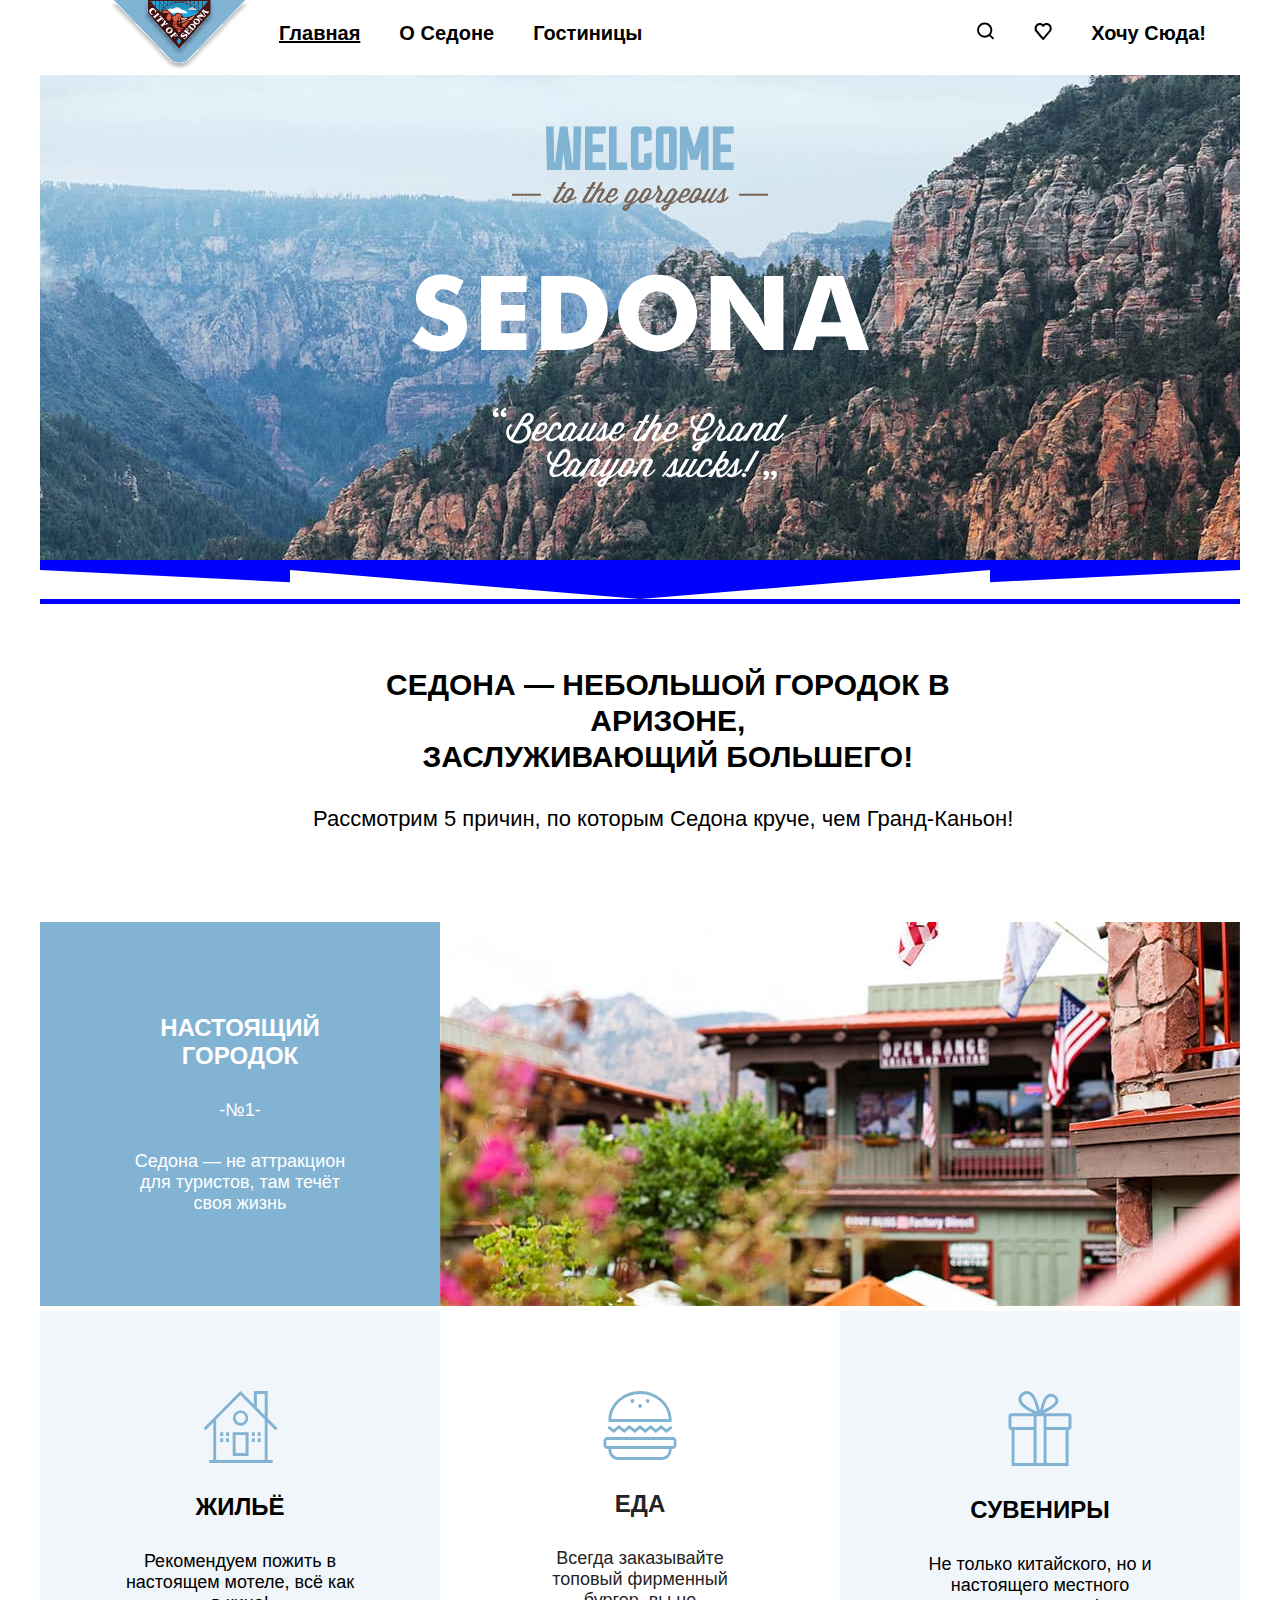
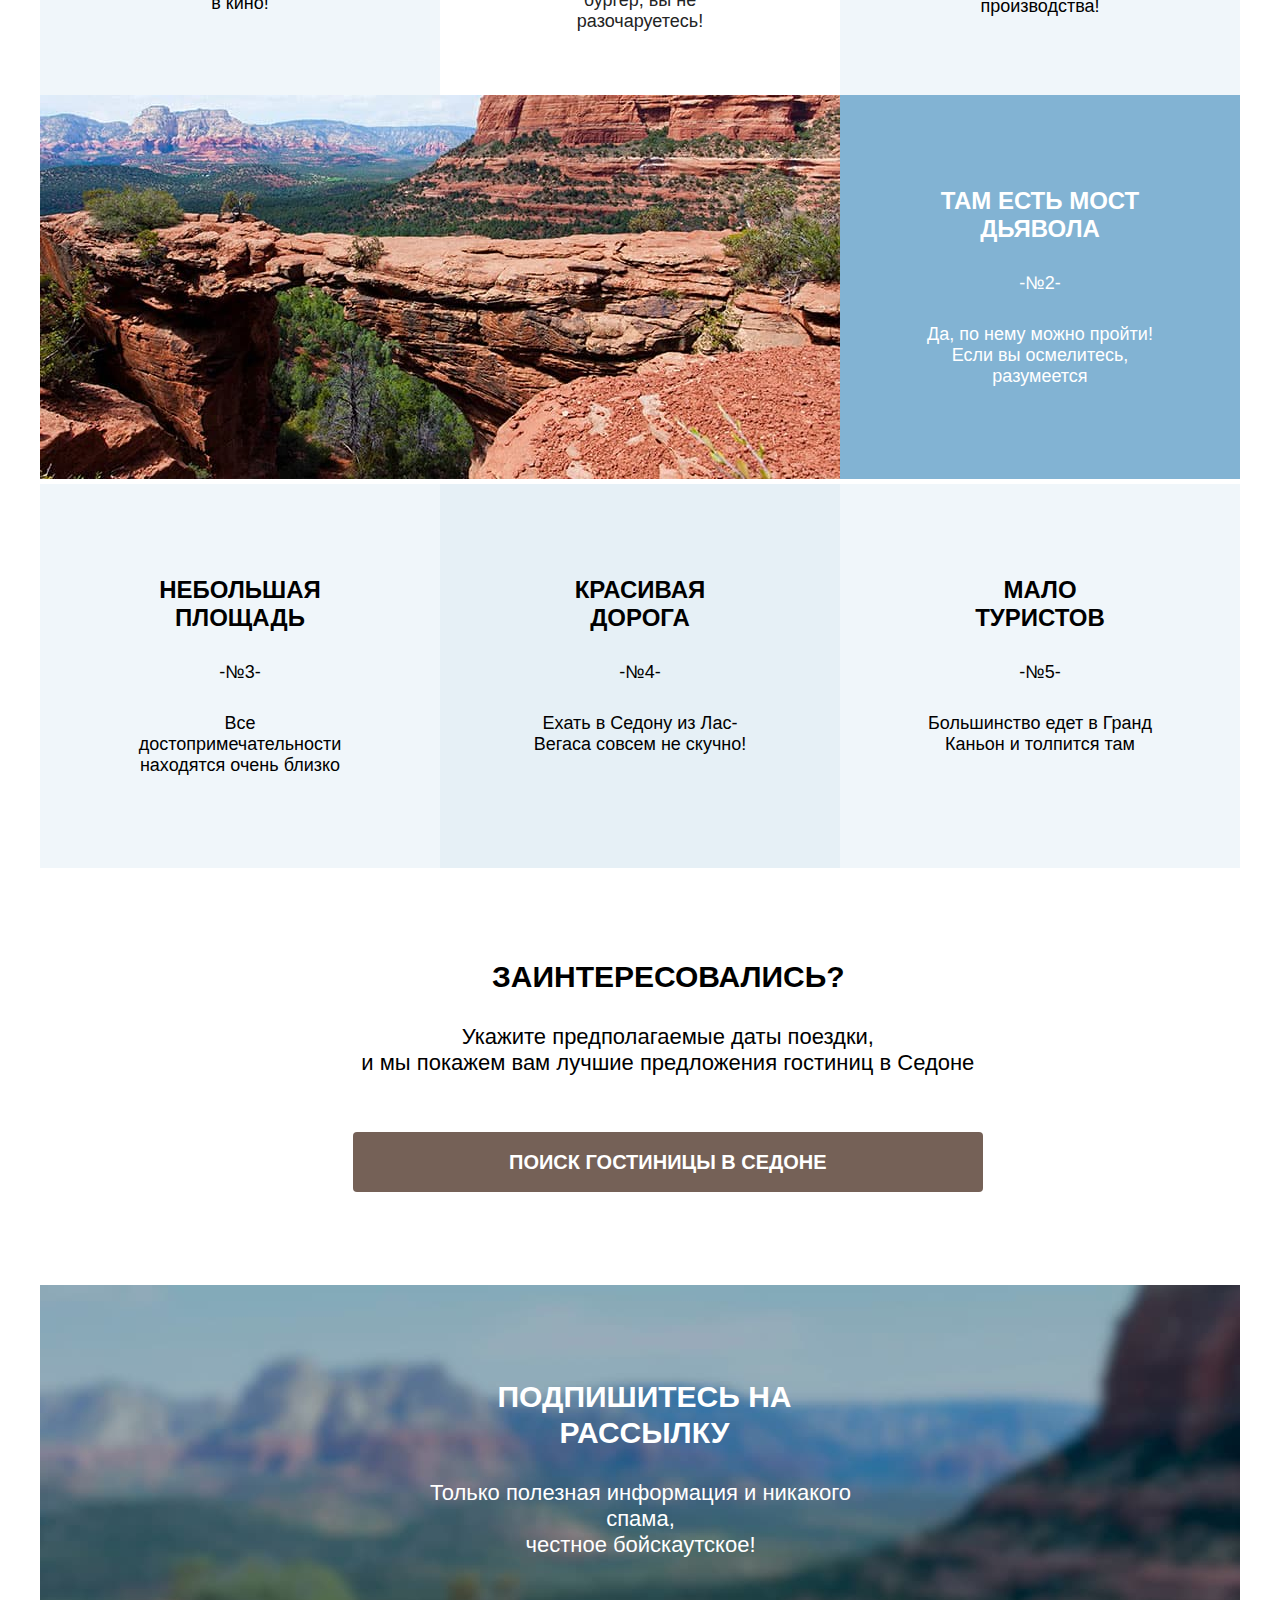
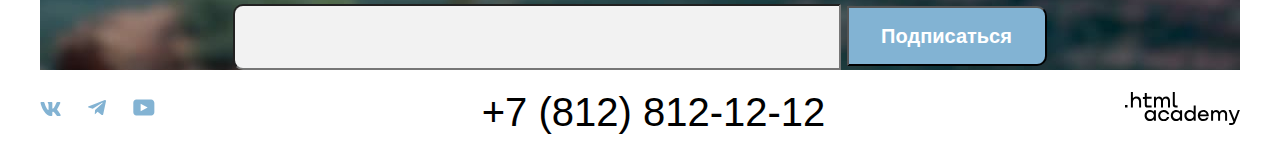
==== index.html @ 57367fba "Пофиксила ошибки, не немного исправила вёрстку" ====
<!DOCTYPE html>
<html lang="ru">
  <head>
    <meta charset="utf-8">
     <title>HTML Academy:Седона</title>
     <link rel = "stylesheet" href="styles/styles.css">
  </head>
  <body class = "wrapper" >
    <header class = "navigation-header">
      <nav class = "navigation">
        <a class = "navigation-logo" href = "index.html">
          <img class = "page-header-logo" alt = "Логотип Седона" src = "images/header/logo.svg" width = "139" height = "70">
        </a>
        <ul class="navigation-list">
          <li class = "navigation-item">
            <a class = "navigation-link-current" href = "#">
              Главная
            </a>
          </li>
          <li class = "navigation-item">
            <a class = "navigation-link" href = "#">
              О Седоне
            </a>
          </li>
          <li class = "navigation-item">
            <a class = "navigation-link" href = "catalog.html">
              Гостиницы
            </a>
          </li>
        </ul>
        <ul class="navigation-user reset-list">
          <li class = "navigation-item">
            <a class = "navigation-link" href = "#">
              <span >
                <img class = "icon" src="images/header/search.svg" alt="Поиск" width = "18" height = "18">
                <span class = "visually-hidden">Поиск</span>
              </span>
            </a>
          </li>
          <li class = "navigation-item">
            <a class = "navigation-link" href = "#">
              <span >
                <img class = "icon" src="images/header/favorite.svg" alt="Избранное" width = "18" height = "17">
                <span class = "visually-hidden">Избранное</span>
              </span>
            </a>
          </li>
          <li class = "navigation-item">
            <a class = "navigation-link" href = "#"> 
              Хочу сюда!
            </a>
          </li>
        </ul>
      </nav> 
    </header>
    <div class = "head-conteiner">
    <header class = "page-header page-container" >
      <h2 class = "visually-hidden">
        Welcome
      </h2>
      <img class = "logo welcome" src="images/index/welcome.svg" alt = "Приветствие" width = "188" height = "45">
      <p class = "visually-hidden">
        to the gorgeous
      </p>
      <img class = "logo gorgeous" src="images/index/to-be-gorgeous.svg" alt = "to the gorgeous" width = "256" height = "29">
      <h1 class = "visually-hidden">
        Sedona. Because the grand canyon suchs!
      </h1>
      <img class = "logo sedona" src="images/index/sedona.svg" alt = "Логотип Sedona" width = "457" height = "213">
      <img class = "decoration" src="images/index/background-decoration.svg" alt="Декоративный элемент фона" width = "1200" height = "29">
    </header>
    </div>
    <div class = "page-container">
    <section class ="slogan">
      <h3  >
        Седона — небольшой городок в Аризоне, <br>
      заслуживающий большего!
      </h3>
      <p>
        Рассмотрим 5 причин, по которым Седона круче, чем Гранд-Каньон!
      </p>
    </section>
    <section class = "advantages">
      <h4 class = "visually-hidden">
        Приемущества
      </h4>
      <ol type="1" class = "advantages-list">
        <li class = "advantages-item photo">
          <div class = "wrapper-for-list blue">
          <h4 class = "advantages-title">
            Настоящий городок
          </h4>
          <span class = "enumeration">
            -№1-
          </span>
          <p class = "advantages-subtitle">
            Седона — не аттракцион для туристов, там течёт своя жизнь
          </p>
          </div>
          <div class = "wrapper-for-list-photo">
          <img class = "advantages-image" src="images/index/photo-1.jpg" alt = "Фото города" width = "800" height = "384">
          </div>
        </li>
        <li class = "advantages-item photo">
         <div class="wrapper-for-list blue12">
          <img class = "advantages-icon" src="images/index/home.svg" alt = "Иконка домика" width = "75" height = "72">
            <h4 class = "advantages-title-privilege">
                Жильё
            </h4>
            <p class = "advantages-subtitle-privilege">
                Рекомендуем пожить в настоящем мотеле, всё как в кино!
           </p>
         </div>
         <div class="wrapper-for-list">
            <img class = "advantages-icon" src="images/index/food.svg" alt = "Иконка бургера" width = "74" height = "70">
              <h4 class = "advantages-title-privilege">
                Еда
              </h4>
              <p class = "advantages-subtitle-privilege">
                Всегда заказывайте топовый фирменный бургер, вы не разочаруетесь!
              </p>
          </div>
          <div class="wrapper-for-list blue12">
              <img class = "advantages-icon" src="images/index/present.svg" alt = "Иконка подарка" width = "64" height = "76">
              <h4 class = "advantages-title-privilege">
                Сувениры
              </h4>
              <p class = "advantages-subtitle-privilege">
                Не только китайского, но и настоящего местного производства!
              </p>
            </div>
            </li>
        <li class = "advantages-item photo">
          <div class = "wrapper-for-list-photo">
          <img class = "advantages-image" src="images/index/photo-2.jpg" alt = "Фото каньона" width = "800" height = "384">
          </div>
          <div class = "wrapper-for-list blue">
          <h4 class = "advantages-title">
            Там есть мост дьявола
          </h4>
          <span class = "enumeration">
            -№2-
          </span>
          <p class = "advantages-subtitle">
            Да, по нему можно пройти! Если вы осмелитесь, разумеется
          </p>
          </div>
        </li>
        <li class = "advantages-item photo">
          <div class="wrapper-for-list blue12">       
          <h4 class = "advantages-title">
            Небольшая площадь
          </h4>
          <span class = "enumeration">
            -№3-
          </span>
          <p class = "advantages-subtitle">
            Все достопримечательности находятся очень близко
          </p> 
        </div>
        <div class="wrapper-for-list blue20">
          <h4 class = "advantages-title">
            Красивая <br> дорога
          </h4>
          <span class = "enumeration">
            -№4-
          </span>
          <p class = "advantages-subtitle">
            Ехать в Седону из Лас-Вегаса совсем не скучно!
          </p>     
        </div>
        <div class="wrapper-for-list blue12">
          <h4 class = "advantages-title">
            Мало <br> туристов
          </h4>
          <span class = "enumeration">
           -№5-
          </span>
          <p class = "advantages-subtitle">
            Большинство едет в Гранд Каньон и толпится там
          </p>   
        </div>
        </li>
      </ol>
    </section>
    <section class = "more">
      <h3>
        Заинтересовались?
      </h3>
      <p>
        Укажите предполагаемые даты поездки,<br>
        и мы покажем вам лучшие предложения гостиниц в Седоне
      </p>
      <a class = "button-more" href = "#">
        Поиск гостиницы в Седоне
      </a>
    </section> 
    </div>
    <footer class = "aside-footer background-footer">
      <h3>
        Подпишитесь на рассылку
      </h3>
      <p>
        Только полезная информация и никакого спама,<br>
         честное бойскаутское!
      </p>
      <form action="#" method="post">
        <label>
          <input type="text" name="username" class = "mail follow">
        </label>
        <button class = "submit follow" type = "submit" value="Подписаться на рассылку">
          Подписаться
        </button>
      </form>
    </footer>
    <footer class = "page-footer">
      <section class = "footer-social">
        <h2 >
          <a class = "social-link" href = "https://vk.com/htmlacademy">
            <img class = "icon" src="images/footer/vk.svg" alt="Лого вконтакте" width = "21" height = "14">
            <span class="visually-hidden">vk</span>
          </a>
        </h2>
        <h2>
          <a class = "social-link" href = "https://t.me/htmlacademy">
            <img class = "icon" src="images/footer/tg.svg" alt="Лого телеграма" width = "18" height = "16">
            <span class="visually-hidden">telegram</span>
          </a>
        </h2>
        <h2>
          <a class = "social-link" href = "https://www.youtube.com/user/htmlacademyru">
            <img class = "icon" src="images/footer/youtube.svg" alt="Лого ютюба" width = "22" height = "17">
            <span class="visually-hidden">youtube</span>
          </a>
        </h2>
      </section>
      <section class = "footer-contacts">
        <h2>
          <a class = "phone" href = "tel:+78128121212">
            +7 (812) 812-12-12
          </a>
        </h2>
      </section>
      <section class = "footer-contacts">
        <h2>
          <a class = "contacts-link" href = "https://htmlacademy.ru/">
            <img class = "icon" src="images/footer/HTML-Academy.svg" alt="Лого html academy" width = "115" height = "33">
            <span class="visually-hidden">Ссылка на .html academy</span>
          </a>
        </h2>
      </section>
    </footer>
  </body>
</html>
---- styles/styles.css ----
@font-face {
    font-family: "PT Sans";
    font-style: normal;
    font-weight: 400;
    src: url(../fonts/ptsans-400.woff2) format("woff2");
    font-display: swap;
}
@font-face {
    font-family: "PT Sans";
    font-style: normal;
    font-weight: 700;
    src: url(../fonts/ptsans-700.woff2) format("woff2");
    font-display: swap;
}
html {
    height: 100%;
}
.wrapper {
    width: 1200px;
    margin: 0 auto;

}
.reset-list {
    margin: 0;
    padding: 0;
    list-style: none;

}
body {
    margin: 0;
    display: flex;
    flex-direction: column;
    min-height: 100%;
    font-family: "PT Sans", sans-serif;
    font-size: 18px;
    font-weight: 21px;
    background-color: #ffffff;
    color: #242424;
}
.page-header {
    background-color: #ffffff;
    color: #000000;
   /* text-align: center;*/
}
.navigation {
    display: flex;
    justify-content: space-between;
}
.navigation-link {
    line-height: 26px;
    font-weight: 700;
    font-size: 20px;
    color: #000000;
    text-align: center;
    background-color: #ffffff;
    text-decoration: none;
    text-transform: capitalize;
}
.navigation-item {
    display: inline-block;
    margin-right: 34px;
    margin-top: 20px;
    margin-bottom: 19px;
}
.navigation-link-current {
    line-height: 26px;
    font-weight: 700;
    font-size: 20px;
    color: #000000;
    text-align: center;
    background-color: #ffffff;
    text-decoration: underline;

}
.page-header {
    background-image: url("../images/index/index-background.jpg");
    background-color: blue;
    background-size: 100% auto;
    background-repeat: no-repeat;
    background-clip: polygon(0 0, 100% 13%, 100% 84%, 0% 100%);
    text-align: center;
}
.slogan {
    margin-top: 63px; 
    margin-bottom: 90px;
}
.slogan h3 {
    line-height: 36px;
    font-weight: 700;
    font-size: 30px;
    color: #000000;
    background-color: #ffffff;
    text-decoration: none;
    text-transform: uppercase;
    text-align: center;
    margin: 63px 290px 0px 290px;
    padding-bottom: 31px;
}
.slogan p {
    line-height: 26px;
    font-size: 22px;
    color: #000000;
    background-color: #ffffff;
    text-decoration: none; 
    margin: 0px 273px 90px 273px;
}

.advantages-title {
    line-height: 28px;
    font-size: 24px;
    font-weight: 700;
    text-decoration: none;
    text-transform: uppercase;   
    flex-direction: column; 
    text-align: center;
    margin-top: 92px;
    margin-left: 85px;
    margin-right: 85px;
    padding-bottom: 30px;
    margin-bottom: 0;
}
.advantages-title-privilege {
    line-height: 28px;
    font-size: 24px;
    font-weight: 700;
    text-decoration: none;
    text-transform: uppercase;   
    flex-direction: column; 
    text-align: center;
    margin-top: 0;
    margin-left: 85px;
    margin-right: 85px;
    padding-bottom: 30px;
    margin-bottom: 0;   
}
.advantages-subtitle-privilege {
    line-height: 21px;
    font-size: 18px;
    font-weight: 400;
    text-decoration: none;
    text-transform: none;
    flex-direction: column; 
    margin-top: 0;
    margin-left: 85px;
    margin-right: 85px;
    margin-bottom: 81px;
    text-align: center;    
}
.advantages-icon {
    margin-top: 80px;
    margin-bottom: 0;
    padding-bottom: 30px;
    margin-left: 161px;
    margin-right: 161px;
    text-align: center;
}
.advantages-subtitle {
    line-height: 21px;
    font-size: 18px;
    font-weight: 400;
    text-decoration: none;
    text-transform: none;
    flex-direction: column; 
    margin-top: 0;
    margin-left: 85px;
    margin-right: 85px;
    margin-bottom: 92px;
    text-align: center;    
}
.enumeration {
    line-height: 21px;
    font-size: 18px;
    font-weight: 400;
    text-decoration: none;
    margin-left: 85px;
    margin-right: 85px;
    padding-bottom: 30px;
    text-align: center;
    margin-bottom: 0;
}
.blue {
    background-color: #82B3D3;
    color: #ffffff;
}
.blue12 {
    background-color: rgba(131, 179, 211, 0.12);
    color: #000000; 
}
.blue20 {
    background-color: rgba(131, 179, 211, 0.2);
    color: #000000; 
}
.more {
     text-align: center;
}
.more h3 {
    line-height: 36px;
    font-weight: 700;
    font-size: 30px;
    color: #000000;
    text-decoration: none;
    text-transform: uppercase;
    margin-top: 91px;
    margin-left: 452px;
    margin-right: 451px;
    margin-bottom: 0;
    padding-bottom: 29px;
}
.more p {
    line-height: 26px;
    font-weight: 400;
    font-size: 22px;
    color: #000000;
    text-decoration: none;   
    margin-top: 0px;
    margin-left: 304px;
    margin-right: 304px;
    margin-bottom: 0;
    padding-bottom: 56px;

}
.button-more {
    background-color: #756157;
    text-align: center;  
    line-height: 36px;
    font-weight: 700;
    font-size: 20px;
    color: #ffffff;
    text-decoration: none;
    border-radius:4px;    
    text-transform: uppercase; 
    display: block;
    margin-top: 0px;
    margin-left: 313px;
    margin-right: 313px;
    margin-bottom: 93px;
    padding-top: 12px;
    padding-bottom: 12px;
    padding-right: 15px;
    padding-left: 15px;
}
.inner-header-title {
    line-height: 78px;
    font-weight: 700;
    font-size: 60px;
    color: #ffffff;
    text-decoration: none;
    text-transform: capitalize;
    text-align: center;   
    display: flex; 
}
.breadcrumbs-link-current {
    line-height: 21px;
    font-weight: 400;
    font-size: 16px;
    color: #ffffff;
    text-align: center;
    text-decoration: none;   
}
.catalog-filter-title {
    line-height: 26px;
    font-weight: 700;
    font-size: 20px;
    color: #ffffff;
    text-align: center;
    text-decoration: none;  
    text-transform: capitalize;  
}    

.control {
    line-height: 21px;
    font-weight: 400;
    font-size: 18px;
    color: #ffffff;
    text-align: center;
    text-decoration: none;    
}
.find-hotel {
    font-weight: 700;
    font-size: 30px;
    line-height: 36px;
    text-transform: uppercase;
    color:#000000;
    text-align: center;

}
.select-control {
    font-weight: 400;
    font-size: 18px;
    line-height: 21px;
    color: #333333;
    text-align: center;

}
.find-hotel-1 {
    margin-right: 191px;
    margin-left: 72px;
}
.select-control-1 {
    margin-right: 78px;
}

.product-card-title {
    font-weight: 700;
    font-size: 24px;
    line-height: 28px;
    color: #000000;
    text-align: center;  
    text-decoration: none;
}
.product-card-subtitle, 
.product-card-price {
    font-weight: 400;
    font-size: 18px;
    line-height: 21px;
    color: #333333;
    text-decoration: none;
}
.product-card-button-more {
    background-color: #756157;
    text-align: center;  
    line-height: 20px;
    font-weight: 700;
    font-size: 16px;
    color: #ffffff;
    text-decoration: none;
    border-radius:4px;
/*   Width: 110px;
    Height: 20px; */
    text-transform: uppercase; 
}
.product-card-button-favorites {
    background-color: #82B3D3;
    text-align: center;  
    line-height: 20px;
    font-weight: 700;
    font-size: 16px;
    color: #ffffff;
    text-decoration: none;
    border-radius:4px;
    Width: 110px;
    Height: 20px;      
    text-transform: uppercase;     
}
.product-card-button-favorites.current {
    background-color: #7DB54F; 
}
.top {
    background-color: #F2F2F2;
    text-align: center;  
    line-height: 20px;
    font-weight: 400;
    font-size: 16px;
    color: #333333;
    text-decoration: none;
    border-radius:4px;
    Width: 140px;
    Height: 37px;      
    text-transform: uppercase;     
}
.pagination-link {
    background-color: #82B3D3;
    text-align: center;  
    line-height: 36px;
    font-weight: 700;
    font-size: 20px;
    color: #ffffff;
    text-decoration: none;
    border-radius:4px;
    Width: 60px;
    Height: 60px;      
    text-transform: uppercase;      
}
.pagination-link.pagination-current {
    background-color: #F2F2F2;  
    color: #000000;  
}
.number-of-hotels,
.select-control {
    font-weight: 400;
    font-size: 18px;
    line-height: 21px;
    text-align: center;  
    color: #333333;
}
.aside-footer {
    background-color: #ffffff;
    text-align: center;  
    color:#000000; 
    text-decoration: none;     
}
.aside-footer.background-footer {
    background-image: url("../images/footer/background-footer.jpg");
    background-repeat: no-repeat; 
    background-size: 100%;
    text-align: center;   
    color: #ffffff;
}
.aside-footer h3 {
    line-height: 36px;
    font-weight: 700;
    font-size: 30px;
    text-decoration: none;
    text-transform: uppercase;
    margin-top: 94px;
    margin-left: 398px;
    margin-right: 389px;
    margin-bottom: 0;
    padding-bottom: 29px;
}
.aside-footer p {
    line-height: 26px;
    font-weight: 400;
    font-size: 22px;
    text-decoration: none;    
    margin-top: 0;
    margin-left: 363px;
    margin-right: 362px;
    padding-bottom: 46px;
    margin-bottom: 0;
}
.submit {
    background-color: #82B3D3;
    text-align: center;  
    line-height: 36px;
    font-weight: 700;
    font-size: 20px;
    color: #ffffff;
    text-decoration: none;
    border-radius:0 10px 10px 0;
    Width: 200px;
    Height: 60px;         
}
.mail {
    background-color: #F2F2F2;
    line-height: 21px;
    font-weight: 400;
    font-size: 18px;
    color: #000000;
    text-decoration: none;
    border-radius:10px 0px 0px 10px;  
    Width: 600px;
    Height:60px;   
}
.page-footer {
    display: flex;
    justify-content: space-between;
}
.phone {
    line-height: 40px;
    font-weight: 400;
    font-size: 40px;
    color: #000000;
    background-color: #ffffff;
    text-decoration: none;
    text-transform: uppercase; 
}
.wrpper-filters {
    background-image: url("../images/cataloge/background-cataloge.jpg");
    background-size: cover;
    background-repeat: no-repeat;
    background-clip: polygon(0 0, 100% 13%, 100% 84%, 0% 100%);  
    padding-top: 35px;
    padding-bottom: 70px;
}
.inner-header {
  
}
.main-inner {
    margin: 0 auto;

}
.page-container {
    flex-grow: 1;
}
.navigation {
    display: flex;
    margin: 0;
    padding: 0;
}
.navigation-list {
    margin: 0;
    padding: 0;
    list-style: none;
    max-width: 490px;
}
.navigation-user {
    margin: 0;
    padding: 0;
    list-style: none;
    max-width: 300px;
    margin-left: auto;

}
.head-container {
    display: flex;
    margin: 0 auto;
}
.logo {
    display: block;
    margin: 0 auto;
}
.page-container {
    margin: 0 auto;
}
.advantages {
    display: flex;
    justify-content: space-between;
    width: 1200px;
}
.advantages-item {
    display: flex;
    justify-content: space-between;

}
.index-columns {
    display: flex;
    justify-content: space-between;
    padding: 0 85;
}

.visually-hidden {
    position: absolute;
    width: 1px;
    height: 1px;
    margin: -1px;
    border: 0;
    padding: 0;
    white-space: nowrap;
    clip-path: inset(100%);
    clip: rect(0 0 0 0);
    overflow: hidden;
}
.social-link {
    display: inline-block;
    padding-right: 27px;
}

.photo {
    display: flex;
    justify-content: space-between;

    
}
.follow {
    margin: 0 auto;
}

.footer-social {
    display: flex;
    justify-content: center;
}
.welcome {
    padding-top: 51px;
}
.gorgeous {
    padding-top: 11px;
    padding-bottom: 63px;
}
.sedona {

    padding-bottom: 83px;
}

.page-header-logo {
    width: 139px;
    margin-left: 70px;
    margin-right: 30px;
}
.breadcrumbs {
display: flex;
}
.breadcrumbs-item {
    margin-right: 10px;
    margin-left: 71px;
}
.catalog-filter {
    display: flex;

}
.find {
    display: flex;
    justify-content: space-between;
    align-items: center;
    margin: 41px 72px 53px 71px;
}
.catalog-products {
    display: inline-block;
    justify-content: space-between;
    flex-wrap: wrap-reverse;
}
.wrapper-breadcrumbs {
    display:flex;
    flex-direction: column;
    padding: 0;
    margin-bottom: auto;
}
.catalog-filter-wrapper {
    display: flex;
    justify-content: space-between;
    margin-left: 70px;
    margin-right: 70px;
    margin-top: 40px;
}
.wrapper-for-list {
    display: flex;
    flex-direction: column;
    align-items: center;
    min-width: 400px;
    height: 384px;
}
.advantages-list {
    margin: 0 auto;
    padding: 0;
    
}
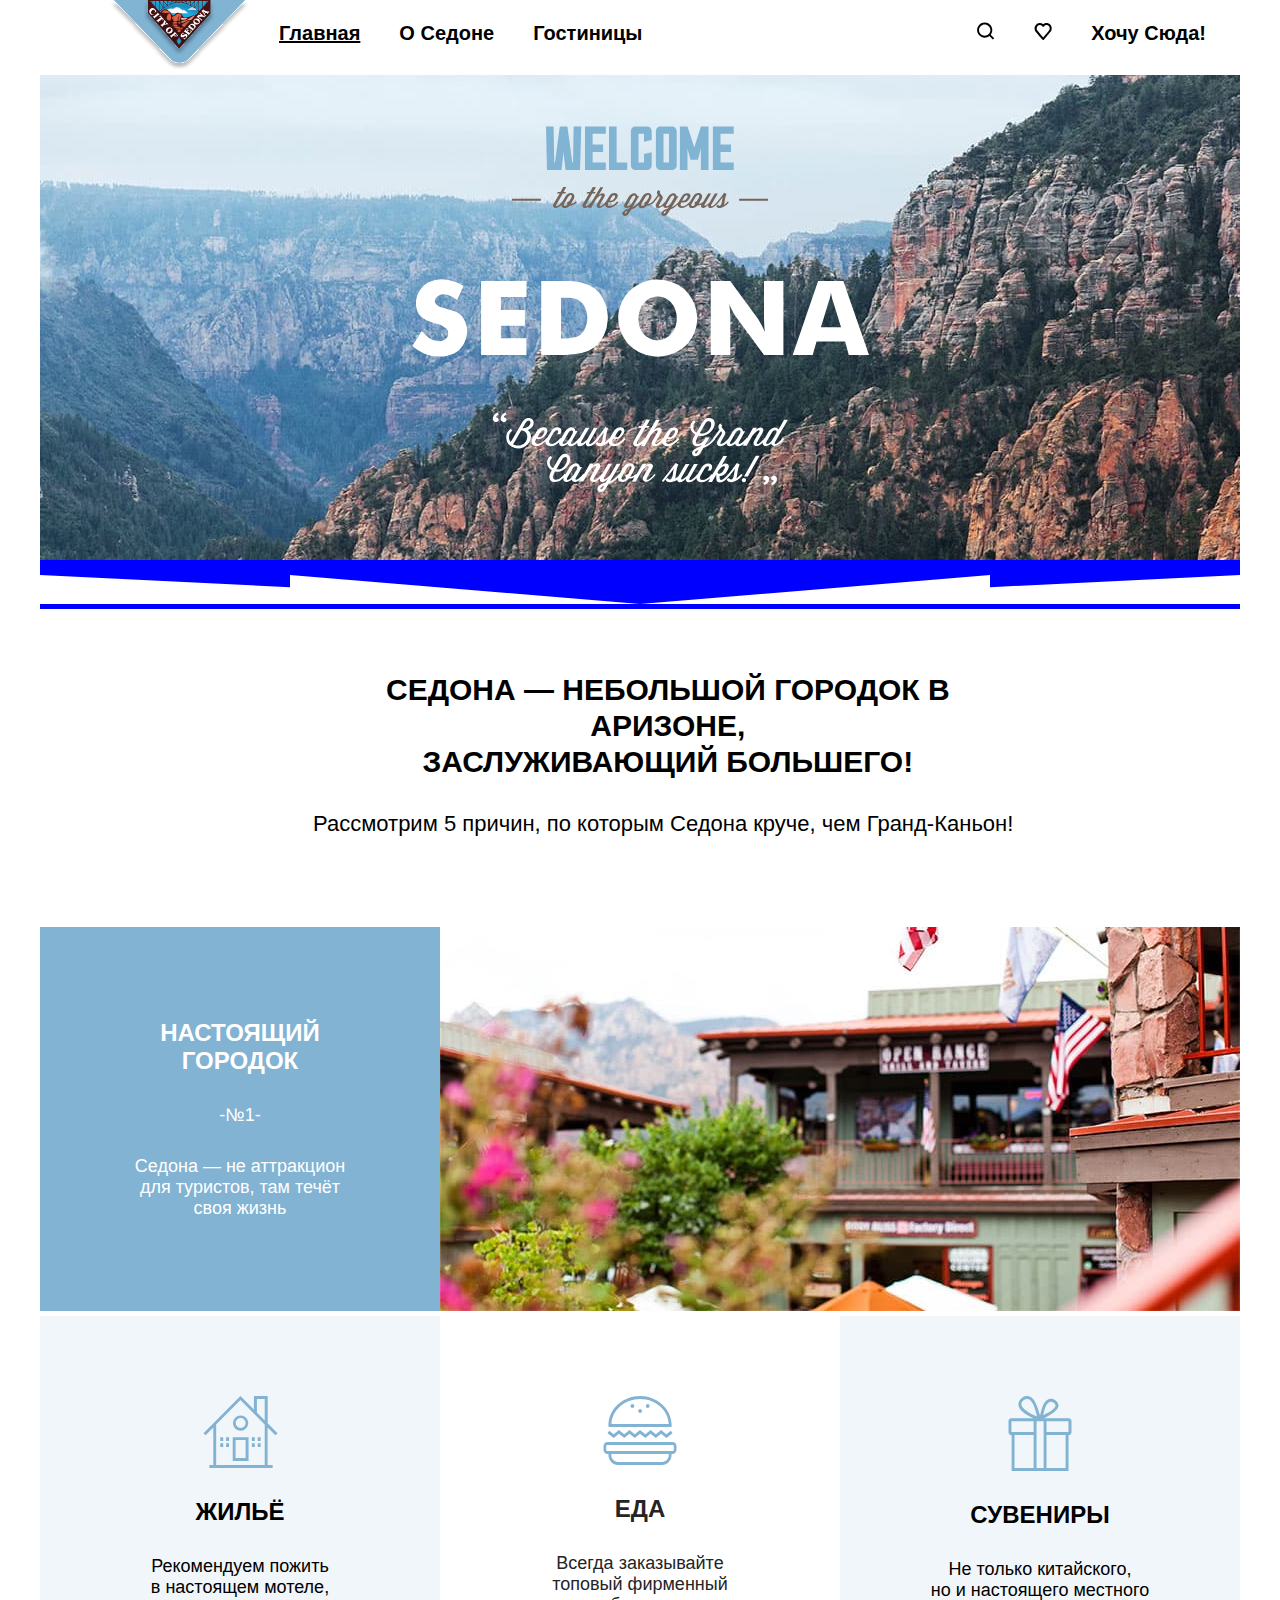
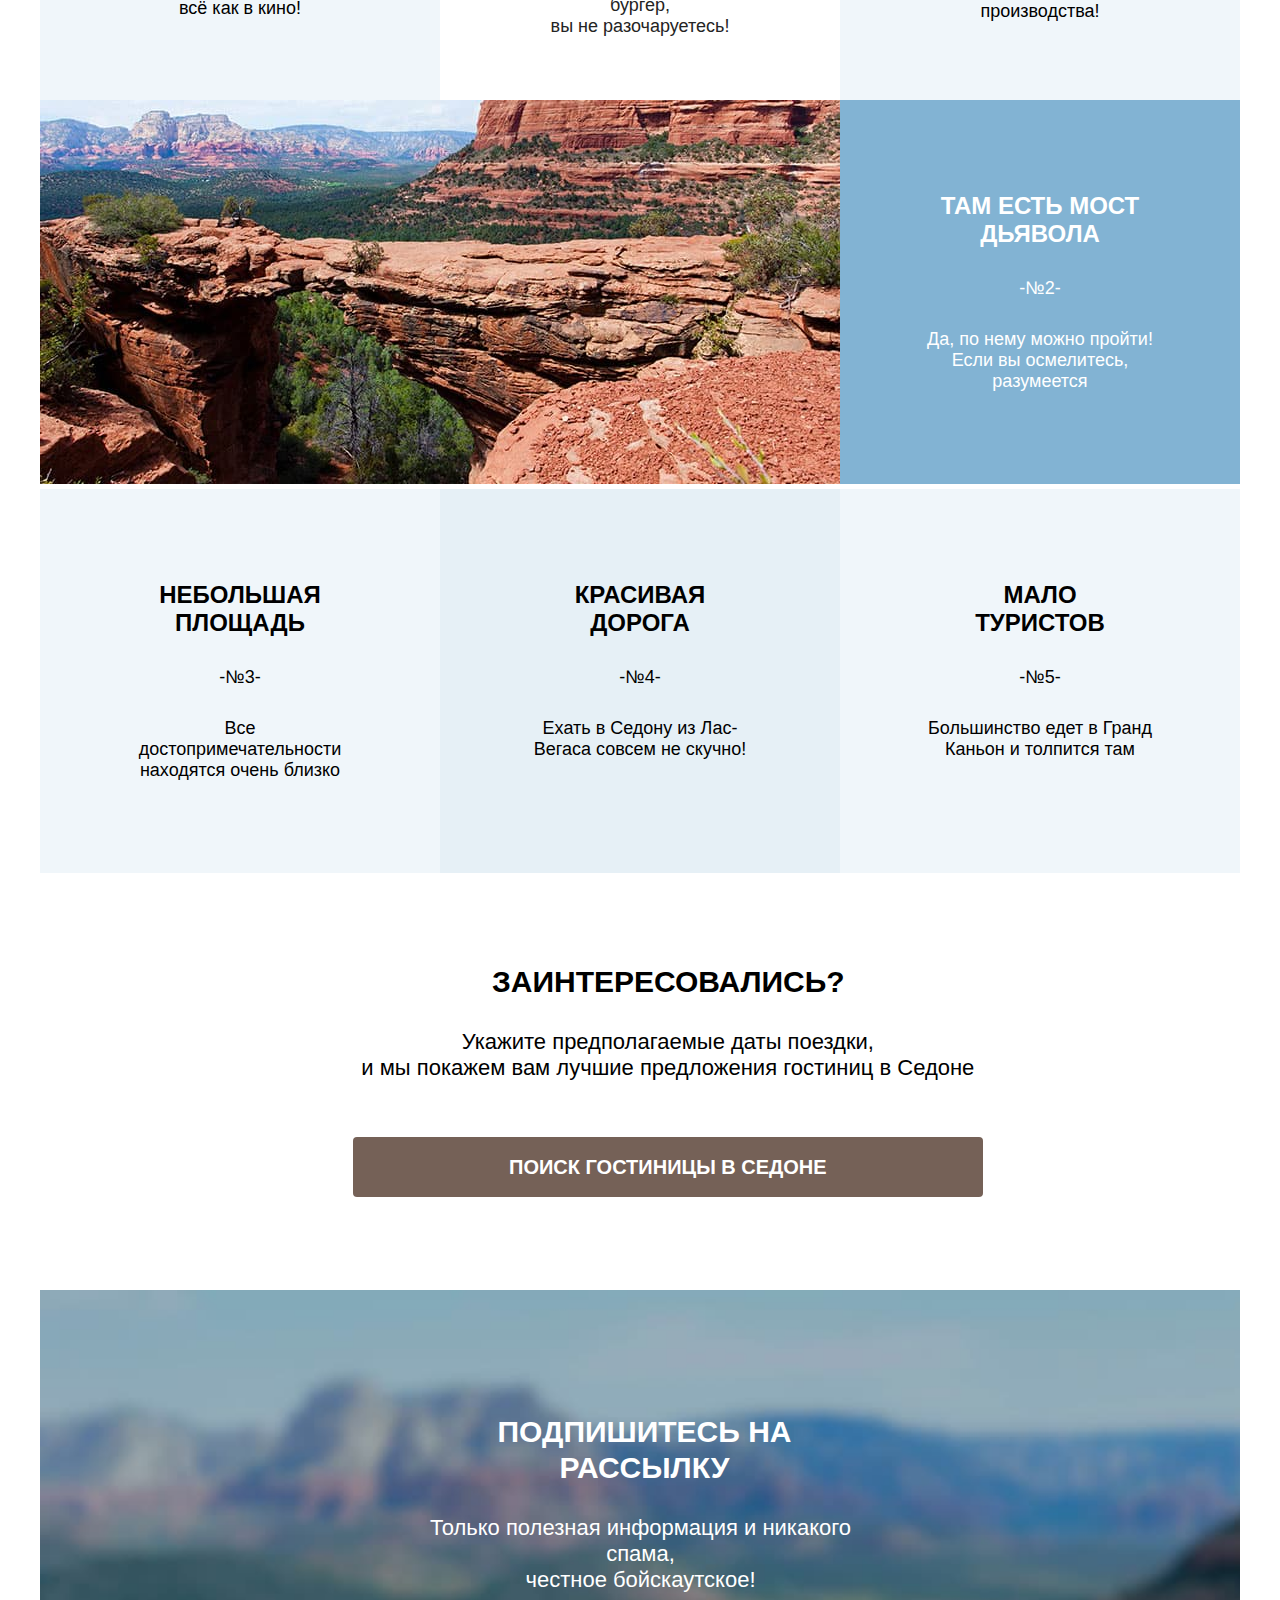
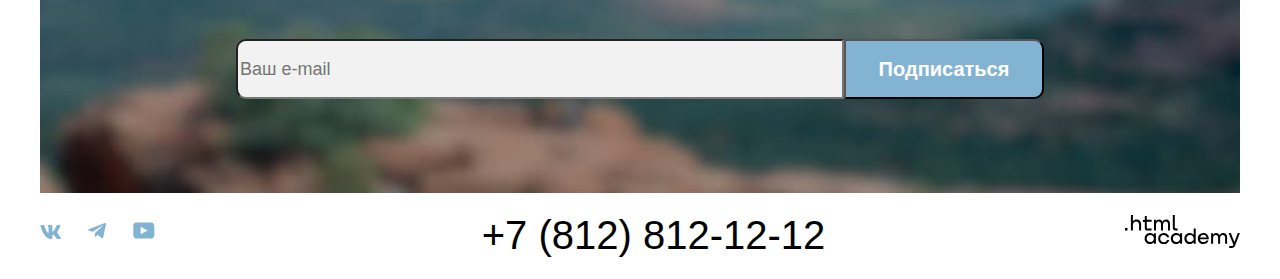
==== commit 537fe610: "очень спешила, забыла коммитить" ====
--- a/index.html
+++ b/index.html
@@ -58,7 +58,7 @@
       <h2 class = "visually-hidden">
         Welcome
       </h2>
-      <img class = "logo welcome" src="images/index/welcome.svg" alt = "Приветствие" width = "188" height = "45">
+      <img class = "logo-welcome" src="images/index/welcome.svg" alt = "Приветствие" width = "188" height = "45">
       <p class = "visually-hidden">
         to the gorgeous
       </p>
@@ -108,7 +108,7 @@
                 Жильё
             </h4>
             <p class = "advantages-subtitle-privilege">
-                Рекомендуем пожить в настоящем мотеле, всё как в кино!
+                Рекомендуем пожить <br> в настоящем мотеле, <br> всё как в кино!
            </p>
          </div>
          <div class="wrapper-for-list">
@@ -117,7 +117,7 @@
                 Еда
               </h4>
               <p class = "advantages-subtitle-privilege">
-                Всегда заказывайте топовый фирменный бургер, вы не разочаруетесь!
+                Всегда заказывайте <br> топовый фирменный бургер, <br> вы не разочаруетесь!
               </p>
           </div>
           <div class="wrapper-for-list blue12">
@@ -126,7 +126,7 @@
                 Сувениры
               </h4>
               <p class = "advantages-subtitle-privilege">
-                Не только китайского, но и настоящего местного производства!
+                Не только китайского, <br> но и настоящего местного <br> производства!
               </p>
             </div>
             </li>
@@ -204,11 +204,12 @@
         Только полезная информация и никакого спама,<br>
          честное бойскаутское!
       </p>
-      <form action="#" method="post">
+      <form class = "follow-form" action="https://htmlacademy.ru/study" method="post">
         <label>
-          <input type="text" name="username" class = "mail follow">
+          <span class= "visually-hidden">Введите e-mail</span>
         </label>
-        <button class = "submit follow" type = "submit" value="Подписаться на рассылку">
+          <input type="email" placeholder="Ваш e-mail"  name="username" class = "mail-follow">
+        <button class = "submit-follow" type = "submit" value="Подписаться на рассылку">
           Подписаться
         </button>
       </form>
--- a/styles/styles.css
+++ b/styles/styles.css
@@ -246,8 +246,7 @@
     color: #ffffff;
     text-decoration: none;
     text-transform: capitalize;
-    text-align: center;   
-    display: flex; 
+    margin: 0 0 10px 70px;
 }
 .breadcrumbs-link-current {
     line-height: 21px;
@@ -262,11 +261,17 @@
     font-weight: 700;
     font-size: 20px;
     color: #ffffff;
-    text-align: center;
     text-decoration: none;  
     text-transform: capitalize;  
 }    
-
+.catalog-filter-list {
+    margin: 30px 0 0 0;
+    padding: 0;
+    list-style: none;
+}
+.catalog-filter-item {
+    padding-bottom: 15px;
+}
 .control {
     line-height: 21px;
     font-weight: 400;
@@ -282,31 +287,66 @@
     text-transform: uppercase;
     color:#000000;
     text-align: center;
-
+    margin-right: 150px;
+    margin-top: 0;
+    margin-bottom: 0;
+   
+
+}
+.button-mode {
+    display: flex;
+    justify-content: center;
+    margin-right: 8px;
+
+}
+.button-mode.last {
+    margin: 0;
 }
 .select-control {
     font-weight: 400;
     font-size: 18px;
     line-height: 21px;
     color: #333333;
-    text-align: center;
-
-}
-.find-hotel-1 {
-    margin-right: 191px;
-    margin-left: 72px;
-}
-.select-control-1 {
+    max-width: 290px;
+    max-height: 50px;
+    padding-left: 20px;
+    padding-top: 14px;
+    padding-bottom: 14px;
+    padding-right: 97px;
     margin-right: 78px;
 }
-
+.product-card {
+    display: flex;
+    flex-direction: column;
+    margin: 0;
+}
+.product-card-image {
+    margin: 20px 20px 16px 20px;
+}
+.product-card-link {
+    margin: 0;
+    padding: 0;
+}
+.price-wrapper {
+    margin: 0 20px 16px 20px;
+    display: flex;
+    justify-content: center;
+}
+.more-favorites-wrapper {
+    margin: 0 20px 16px 20px;
+    display: flex;
+    justify-content: center;
+}
 .product-card-title {
     font-weight: 700;
     font-size: 24px;
     line-height: 28px;
     color: #000000;
-    text-align: center;  
-    text-decoration: none;
+    text-decoration: none;
+    margin: 0 20px 16px 20px;
+}
+.product-card-subtitle {
+    margin: 0 20px 0px 0;
 }
 .product-card-subtitle, 
 .product-card-price {
@@ -315,8 +355,9 @@
     line-height: 21px;
     color: #333333;
     text-decoration: none;
-}
-.product-card-button-more {
+    min-width: 140px;
+}
+.product-card-button.more {
     background-color: #756157;
     text-align: center;  
     line-height: 20px;
@@ -325,11 +366,19 @@
     color: #ffffff;
     text-decoration: none;
     border-radius:4px;
-/*   Width: 110px;
-    Height: 20px; */
     text-transform: uppercase; 
 }
-.product-card-button-favorites {
+
+.padination-wrapper {
+    display: flex;
+    margin: 30px 0 25px 0;
+}
+.padination {
+    display: flex;
+    justify-content: space-between;
+    list-style: none;
+}
+.product-card-button.favorites {
     background-color: #82B3D3;
     text-align: center;  
     line-height: 20px;
@@ -337,13 +386,34 @@
     font-size: 16px;
     color: #ffffff;
     text-decoration: none;
-    border-radius:4px;
-    Width: 110px;
-    Height: 20px;      
+    border-radius:4px;   
     text-transform: uppercase;     
 }
-.product-card-button-favorites.current {
+.top-wrapper {
+    margin: 0 20px 16px 20px;
+    display: flex;
+    justify-content: center;
+}
+.top-ring-title {
+    margin-right: 6px;
+
+}
+.product-card-button {
+/* min-width: 140px;
+ min-height: 37px;*/
+ margin: 0 20px 0 0;
+ padding: 9px 15px 8px 15px;
+
+}
+.product-card-button.favorites.current {
     background-color: #7DB54F; 
+}
+.top-ring {
+    display: flex;
+    justify-content: center;
+    padding: 10px 50px 10px 0;
+    margin-right: 20px;
+    list-style: none;
 }
 .top {
     background-color: #F2F2F2;
@@ -353,46 +423,78 @@
     font-size: 16px;
     color: #333333;
     text-decoration: none;
-    border-radius:4px;
-    Width: 140px;
-    Height: 37px;      
+    border-radius:4px;     
     text-transform: uppercase;     
+    padding: 9px 15px 8px 15px;
+    margin: 0;
+}
+.catalog-products  {
+    margin: 50px 70px 25px 70px;
+}
+.product-list {
+    display: flex;
+    flex-wrap: wrap;
+    padding: 0;
+    margin-bottom: 86px;
+    margin-top: 0;
+  }
+.pagination-item {
+    margin-right: 8px;
+ 
 }
 .pagination-link {
     background-color: #82B3D3;
+    color: #ffffff;
     text-align: center;  
     line-height: 36px;
     font-weight: 700;
     font-size: 20px;
-    color: #ffffff;
     text-decoration: none;
     border-radius:4px;
-    Width: 60px;
-    Height: 60px;      
-    text-transform: uppercase;      
-}
+    text-transform: uppercase;  
+    padding: 11px 24px 12px 23px; 
+} 
+
 .pagination-link.pagination-current {
     background-color: #F2F2F2;  
     color: #000000;  
 }
-.number-of-hotels,
-.select-control {
-    font-weight: 400;
-    font-size: 18px;
-    line-height: 21px;
-    text-align: center;  
+.pagination {
+    display: flex;
+    margin-right: 270px;
+    padding-left: 0;
+    list-style: none;
+}
+.namber-wrapper {
+    display: flex;
+}
+.select-pages {
+    font-weight: 400;
+    font-size: 18px;
+    line-height: 21px;
     color: #333333;
+    padding: 12px 90px 12px 20px;
+    margin: 0;
+}
+.number-of-hotels {
+    font-weight: 400;
+    font-size: 18px;
+    line-height: 21px;
+    color: #333333;
+    margin: 19px 51px 17px 0;
 }
 .aside-footer {
     background-color: #ffffff;
     text-align: center;  
     color:#000000; 
     text-decoration: none;     
+    padding-top: 94px;
+    padding-bottom: 94px;
 }
 .aside-footer.background-footer {
     background-image: url("../images/footer/background-footer.jpg");
     background-repeat: no-repeat; 
-    background-size: 100%;
+    background-size: cover;
     text-align: center;   
     color: #ffffff;
 }
@@ -402,7 +504,6 @@
     font-size: 30px;
     text-decoration: none;
     text-transform: uppercase;
-    margin-top: 94px;
     margin-left: 398px;
     margin-right: 389px;
     margin-bottom: 0;
@@ -419,7 +520,7 @@
     padding-bottom: 46px;
     margin-bottom: 0;
 }
-.submit {
+.submit-follow {
     background-color: #82B3D3;
     text-align: center;  
     line-height: 36px;
@@ -427,20 +528,18 @@
     font-size: 20px;
     color: #ffffff;
     text-decoration: none;
-    border-radius:0 10px 10px 0;
-    Width: 200px;
-    Height: 60px;         
-}
-.mail {
+    border-radius:0 10px 10px 0;    
+    min-width: 200px;
+}
+.mail-follow {
     background-color: #F2F2F2;
     line-height: 21px;
     font-weight: 400;
     font-size: 18px;
     color: #000000;
     text-decoration: none;
-    border-radius:10px 0px 0px 10px;  
-    Width: 600px;
-    Height:60px;   
+    border-radius:10px 0px 0px 10px;   
+    min-width: 600px;
 }
 .page-footer {
     display: flex;
@@ -455,7 +554,7 @@
     text-decoration: none;
     text-transform: uppercase; 
 }
-.wrpper-filters {
+.wrapper-filters {
     background-image: url("../images/cataloge/background-cataloge.jpg");
     background-size: cover;
     background-repeat: no-repeat;
@@ -470,9 +569,6 @@
     margin: 0 auto;
 
 }
-.page-container {
-    flex-grow: 1;
-}
 .navigation {
     display: flex;
     margin: 0;
@@ -550,7 +646,7 @@
     display: flex;
     justify-content: center;
 }
-.welcome {
+.logo-welcome {
     padding-top: 51px;
 }
 .gorgeous {
@@ -569,38 +665,48 @@
 }
 .breadcrumbs {
 display: flex;
-}
+list-style: none;
+margin: 0 0 40px 72px;
+padding: 0;
+}
+.breadcrumbs-wrapper {
+    margin-right: 1017px;
+    margin-left: 72px;
+    margin-top: 0;
+    margin-bottom: 0;
+    padding-right: 10px;
+    margin-bottom: 40px;
+}
+
 .breadcrumbs-item {
-    margin-right: 10px;
-    margin-left: 71px;
+    padding-right: 10px;
+    margin: 0;
 }
 .catalog-filter {
     display: flex;
-
+}
+.catalog-filter-group {
+    margin-right: 70px;
+    padding: 0;
+    border: 0;
 }
 .find {
     display: flex;
     justify-content: space-between;
     align-items: center;
-    margin: 41px 72px 53px 71px;
-}
-.catalog-products {
-    display: inline-block;
-    justify-content: space-between;
-    flex-wrap: wrap-reverse;
-}
+    margin: 0px 0px 56px 0px;
+}
+
 .wrapper-breadcrumbs {
     display:flex;
     flex-direction: column;
     padding: 0;
-    margin-bottom: auto;
+    margin: 0 auto;
 }
 .catalog-filter-wrapper {
     display: flex;
     justify-content: space-between;
-    margin-left: 70px;
-    margin-right: 70px;
-    margin-top: 40px;
+    margin: 0 70px 0px 70px;
 }
 .wrapper-for-list {
     display: flex;
@@ -614,3 +720,40 @@
     padding: 0;
     
 }
+.follow-form {
+    display: flex;
+    justify-content: center;
+    height: 60px;
+}
+.catalog-filter-button {
+    display: flex;
+    flex-direction: column; 
+    margin-top: 60px
+}
+.button-use {
+    background-color: #82B3D3;
+    text-align: center;  
+    line-height: 20px;
+    font-weight: 700;
+    font-size: 16px;
+    color: #ffffff;
+    text-transform: uppercase;
+    text-decoration: none;
+    border-radius:4px;    
+    min-width: 160px;
+    padding: 14px 15px 15px 15px;
+    margin-bottom: 20px;
+}
+.button-reset {
+    background: none;
+    border: 0;
+    text-align: center;  
+    line-height: 20px;
+    font-weight: 400;
+    font-size: 16px;
+    color: #ffffff;
+    text-decoration: none;
+}
+.mode {
+    display: flex;
+}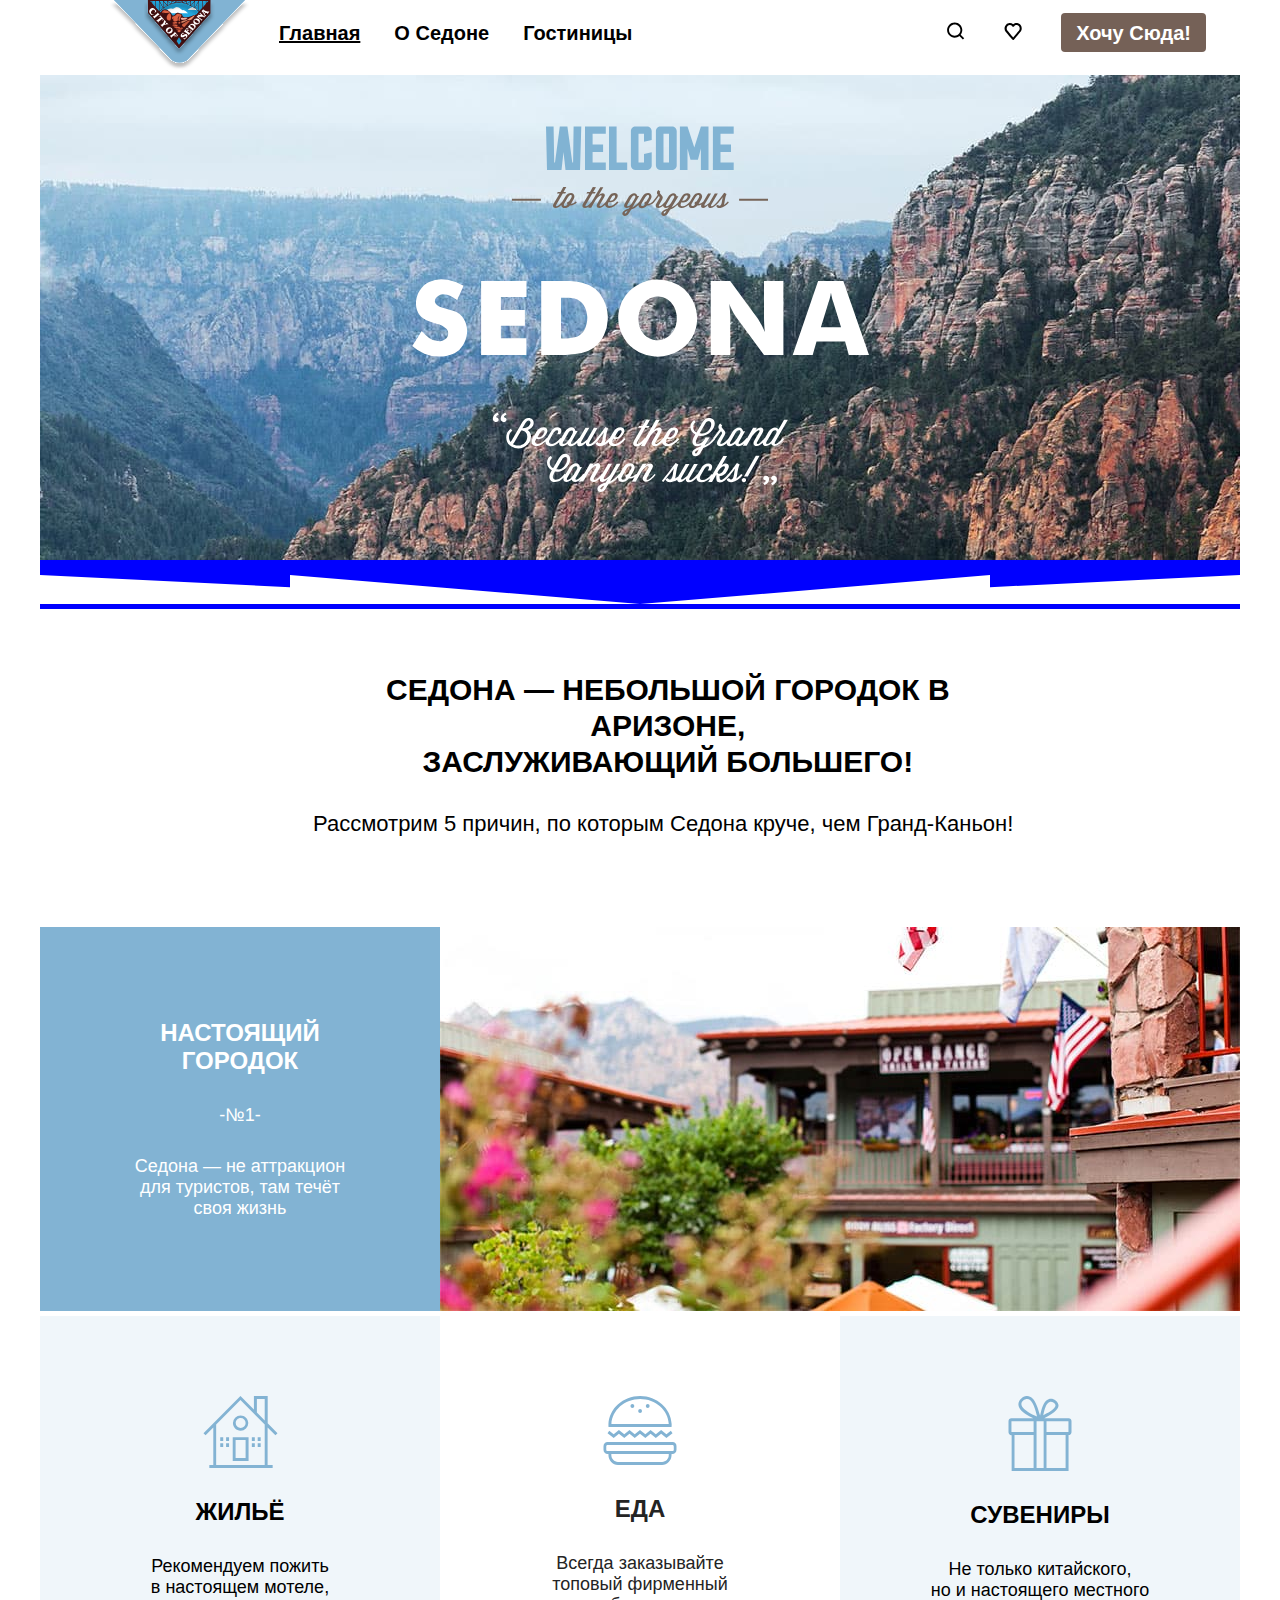
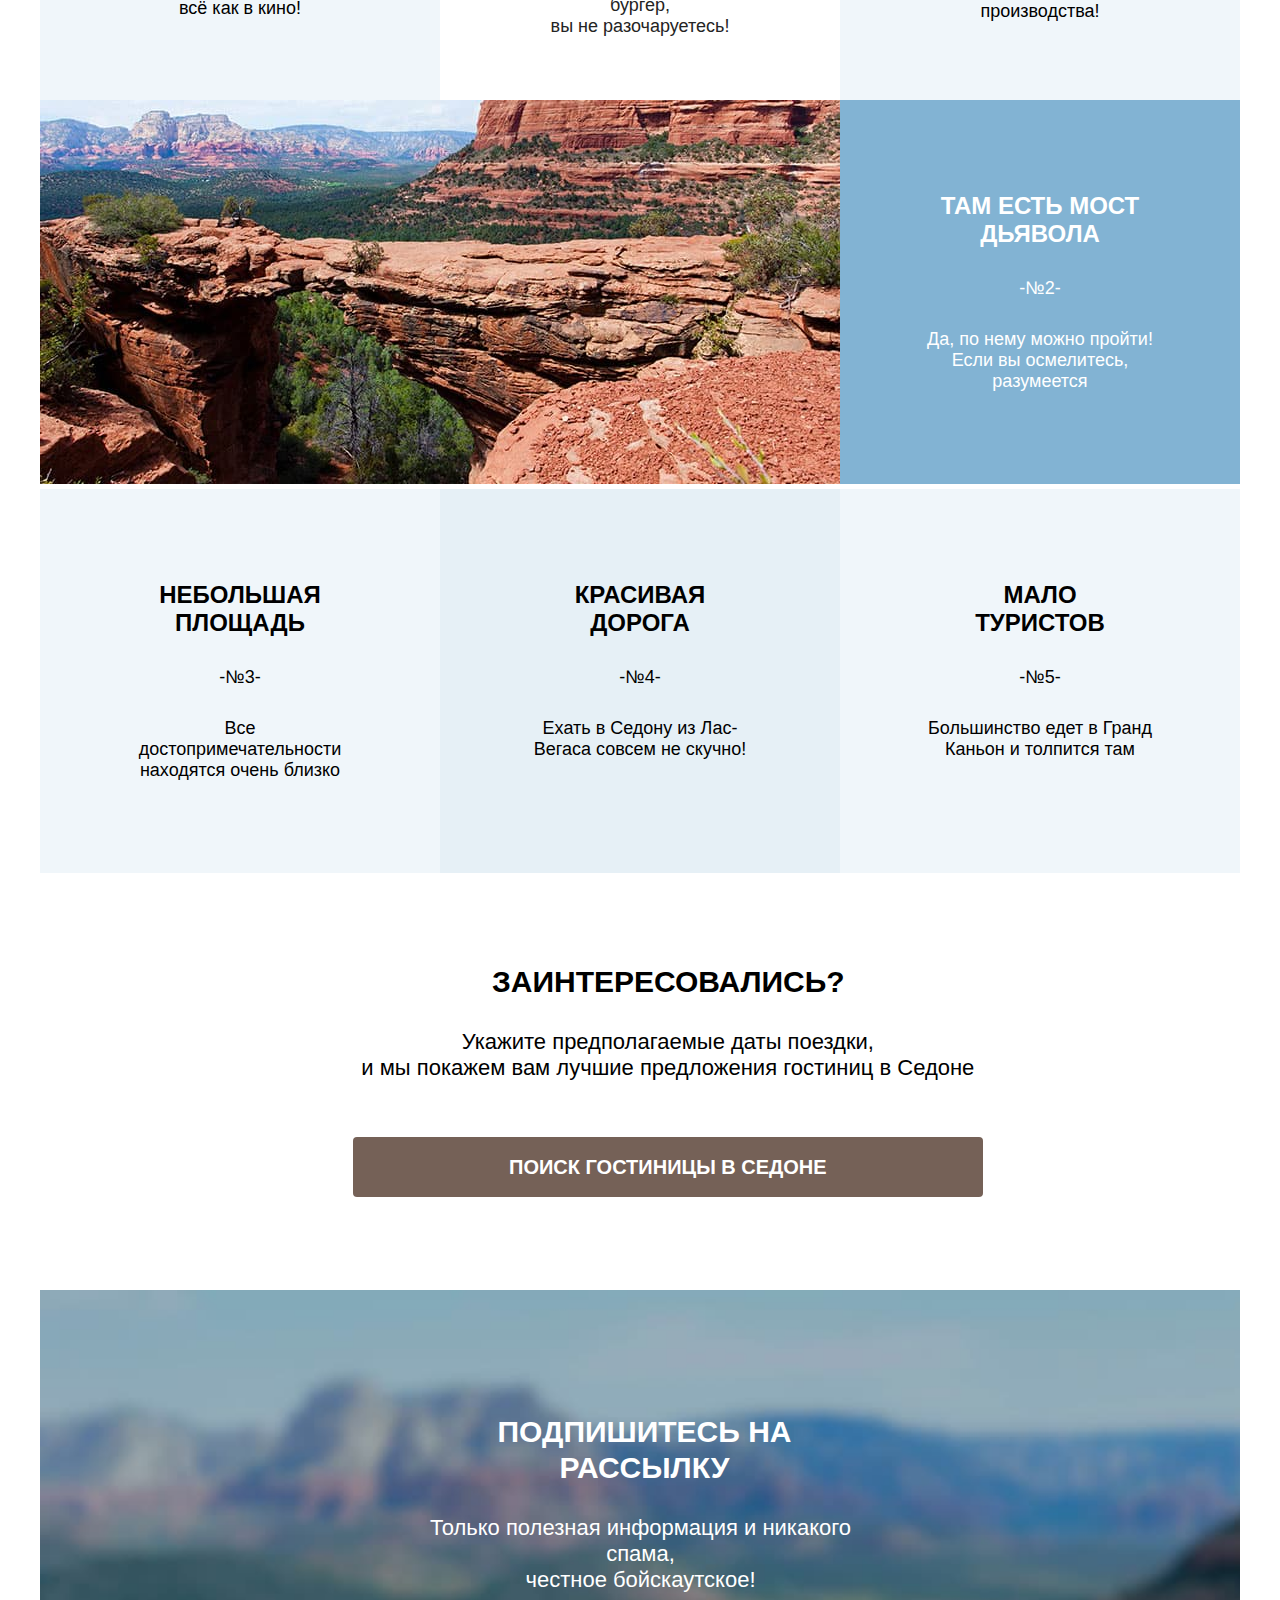
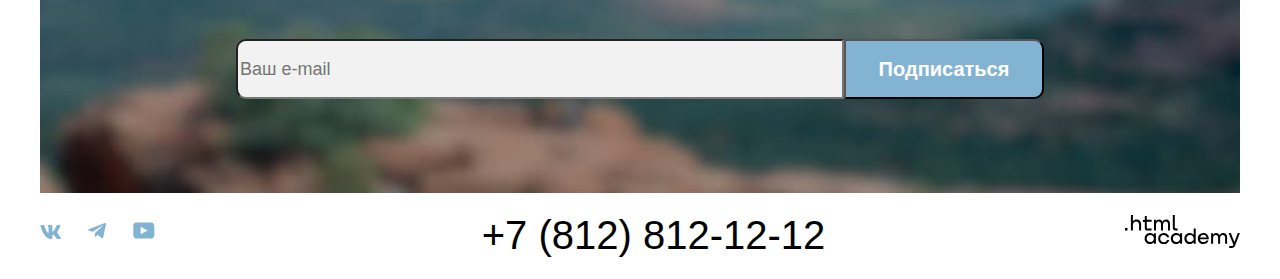
==== commit d404e1eb: "Добавляет гриды" ====
--- a/index.html
+++ b/index.html
@@ -11,7 +11,7 @@
         <a class = "navigation-logo" href = "index.html">
           <img class = "page-header-logo" alt = "Логотип Седона" src = "images/header/logo.svg" width = "139" height = "70">
         </a>
-        <ul class="navigation-list">
+        <ul class="navigation-list reset-list">
           <li class = "navigation-item">
             <a class = "navigation-link-current" href = "#">
               Главная
@@ -46,7 +46,7 @@
             </a>
           </li>
           <li class = "navigation-item">
-            <a class = "navigation-link" href = "#"> 
+            <a class = "navigation-link want" href = "#"> 
               Хочу сюда!
             </a>
           </li>
--- a/styles/styles.css
+++ b/styles/styles.css
@@ -5,6 +5,7 @@
     src: url(../fonts/ptsans-400.woff2) format("woff2");
     font-display: swap;
 }
+
 @font-face {
     font-family: "PT Sans";
     font-style: normal;
@@ -12,20 +13,22 @@
     src: url(../fonts/ptsans-700.woff2) format("woff2");
     font-display: swap;
 }
+
 html {
     height: 100%;
 }
+
 .wrapper {
     width: 1200px;
     margin: 0 auto;
-
-}
+}
+
 .reset-list {
     margin: 0;
     padding: 0;
     list-style: none;
-
-}
+}
+
 body {
     margin: 0;
     display: flex;
@@ -33,19 +36,21 @@
     min-height: 100%;
     font-family: "PT Sans", sans-serif;
     font-size: 18px;
-    font-weight: 21px;
+    font-weight: 400;
     background-color: #ffffff;
     color: #242424;
 }
+
 .page-header {
     background-color: #ffffff;
     color: #000000;
-   /* text-align: center;*/
-}
+}
+
 .navigation {
     display: flex;
     justify-content: space-between;
 }
+
 .navigation-link {
     line-height: 26px;
     font-weight: 700;
@@ -56,12 +61,24 @@
     text-decoration: none;
     text-transform: capitalize;
 }
+
+.navigation-link.want {
+    color: #ffffff;
+    background-color: #756157;
+    width: 160px;
+    height: 37px;
+    border-radius: 4px;
+    line-height: 20px;
+    padding: 9px 15px 8px 15px;
+}
+
 .navigation-item {
     display: inline-block;
     margin-right: 34px;
     margin-top: 20px;
     margin-bottom: 19px;
 }
+
 .navigation-link-current {
     line-height: 26px;
     font-weight: 700;
@@ -70,8 +87,8 @@
     text-align: center;
     background-color: #ffffff;
     text-decoration: underline;
-
-}
+}
+
 .page-header {
     background-image: url("../images/index/index-background.jpg");
     background-color: blue;
@@ -80,10 +97,12 @@
     background-clip: polygon(0 0, 100% 13%, 100% 84%, 0% 100%);
     text-align: center;
 }
+
 .slogan {
     margin-top: 63px; 
     margin-bottom: 90px;
 }
+
 .slogan h3 {
     line-height: 36px;
     font-weight: 700;
@@ -96,6 +115,7 @@
     margin: 63px 290px 0px 290px;
     padding-bottom: 31px;
 }
+
 .slogan p {
     line-height: 26px;
     font-size: 22px;
@@ -119,6 +139,7 @@
     padding-bottom: 30px;
     margin-bottom: 0;
 }
+
 .advantages-title-privilege {
     line-height: 28px;
     font-size: 24px;
@@ -133,6 +154,7 @@
     padding-bottom: 30px;
     margin-bottom: 0;   
 }
+
 .advantages-subtitle-privilege {
     line-height: 21px;
     font-size: 18px;
@@ -146,6 +168,7 @@
     margin-bottom: 81px;
     text-align: center;    
 }
+
 .advantages-icon {
     margin-top: 80px;
     margin-bottom: 0;
@@ -154,6 +177,7 @@
     margin-right: 161px;
     text-align: center;
 }
+
 .advantages-subtitle {
     line-height: 21px;
     font-size: 18px;
@@ -167,6 +191,7 @@
     margin-bottom: 92px;
     text-align: center;    
 }
+
 .enumeration {
     line-height: 21px;
     font-size: 18px;
@@ -178,21 +203,26 @@
     text-align: center;
     margin-bottom: 0;
 }
+
 .blue {
     background-color: #82B3D3;
     color: #ffffff;
 }
+
 .blue12 {
     background-color: rgba(131, 179, 211, 0.12);
     color: #000000; 
 }
+
 .blue20 {
     background-color: rgba(131, 179, 211, 0.2);
     color: #000000; 
 }
+
 .more {
      text-align: center;
 }
+
 .more h3 {
     line-height: 36px;
     font-weight: 700;
@@ -206,6 +236,7 @@
     margin-bottom: 0;
     padding-bottom: 29px;
 }
+
 .more p {
     line-height: 26px;
     font-weight: 400;
@@ -217,8 +248,8 @@
     margin-right: 304px;
     margin-bottom: 0;
     padding-bottom: 56px;
-
-}
+}
+
 .button-more {
     background-color: #756157;
     text-align: center;  
@@ -239,6 +270,7 @@
     padding-right: 15px;
     padding-left: 15px;
 }
+
 .inner-header-title {
     line-height: 78px;
     font-weight: 700;
@@ -248,6 +280,7 @@
     text-transform: capitalize;
     margin: 0 0 10px 70px;
 }
+
 .breadcrumbs-link-current {
     line-height: 21px;
     font-weight: 400;
@@ -256,6 +289,7 @@
     text-align: center;
     text-decoration: none;   
 }
+
 .catalog-filter-title {
     line-height: 26px;
     font-weight: 700;
@@ -264,14 +298,17 @@
     text-decoration: none;  
     text-transform: capitalize;  
 }    
+
 .catalog-filter-list {
     margin: 30px 0 0 0;
     padding: 0;
     list-style: none;
 }
+
 .catalog-filter-item {
     padding-bottom: 15px;
 }
+
 .control {
     line-height: 21px;
     font-weight: 400;
@@ -280,74 +317,77 @@
     text-align: center;
     text-decoration: none;    
 }
+
 .find-hotel {
     font-weight: 700;
     font-size: 30px;
-    line-height: 36px;
+    line-height: 37px;
     text-transform: uppercase;
     color:#000000;
     text-align: center;
-    margin-right: 150px;
-    margin-top: 0;
-    margin-bottom: 0;
-   
-
-}
+    margin:0 190px 0 0;
+}
+
 .button-mode {
-    display: flex;
-    justify-content: center;
-    margin-right: 8px;
-
-}
+    min-width: 48px;
+    min-height: 48px;
+    border-radius: 4px;
+    margin: 4px;
+}
+
 .button-mode.last {
     margin: 0;
 }
+
 .select-control {
     font-weight: 400;
     font-size: 18px;
     line-height: 21px;
     color: #333333;
-    max-width: 290px;
-    max-height: 50px;
-    padding-left: 20px;
-    padding-top: 14px;
-    padding-bottom: 14px;
-    padding-right: 97px;
+    border-radius: 4px;
+    min-width: 290px;
+    padding: 14px 97px 14px 20px;
     margin-right: 78px;
 }
+
 .product-card {
     display: flex;
-    flex-direction: column;
+    background-color: #ffffff;
+    flex-wrap: wrap;
+    justify-content: space-between;
     margin: 0;
-}
-.product-card-image {
-    margin: 20px 20px 16px 20px;
-}
+    padding: 20px; 
+    flex-grow: 1;
+}
+
+.product-card-image-hotel {
+    margin-bottom: 16px;
+}
+
 .product-card-link {
-    margin: 0;
-    padding: 0;
-}
-.price-wrapper {
-    margin: 0 20px 16px 20px;
-    display: flex;
-    justify-content: center;
-}
-.more-favorites-wrapper {
-    margin: 0 20px 16px 20px;
-    display: flex;
-    justify-content: center;
-}
-.product-card-title {
     font-weight: 700;
     font-size: 24px;
     line-height: 28px;
     color: #000000;
     text-decoration: none;
-    margin: 0 20px 16px 20px;
-}
+    margin-bottom: 16px;
+}
+
+.product-card-title {
+    margin: 0;
+    min-width: 300px;
+}
+
 .product-card-subtitle {
-    margin: 0 20px 0px 0;
-}
+    width: 140px;
+    margin: 0 20px 16px 0;
+}
+
+.product-card-price {
+    min-width: 140px;
+    margin: 0 0 16px 0;
+}
+
 .product-card-subtitle, 
 .product-card-price {
     font-weight: 400;
@@ -355,8 +395,8 @@
     line-height: 21px;
     color: #333333;
     text-decoration: none;
-    min-width: 140px;
-}
+}
+
 .product-card-button.more {
     background-color: #756157;
     text-align: center;  
@@ -367,17 +407,27 @@
     text-decoration: none;
     border-radius:4px;
     text-transform: uppercase; 
+    min-width: 140px;
+    min-height: 37px;
+    margin: 0 20px 16px 0;
+    line-height: 37px;
 }
 
 .padination-wrapper {
     display: flex;
-    margin: 30px 0 25px 0;
-}
+    justify-content: space-between;
+    width: 1056px;
+    margin-right: 0;
+    margin: 0 0 25px 0;
+    padding: 0;
+}
+
 .padination {
     display: flex;
     justify-content: space-between;
     list-style: none;
 }
+
 .product-card-button.favorites {
     background-color: #82B3D3;
     text-align: center;  
@@ -387,61 +437,64 @@
     color: #ffffff;
     text-decoration: none;
     border-radius:4px;   
-    text-transform: uppercase;     
-}
-.top-wrapper {
-    margin: 0 20px 16px 20px;
-    display: flex;
-    justify-content: center;
-}
+    text-transform: uppercase;   
+    min-width: 140px;
+    min-height: 37px;
+    margin: 0 0 16px 0;  
+    line-height: 37px;
+}
+
 .top-ring-title {
     margin-right: 6px;
-
-}
-.product-card-button {
-/* min-width: 140px;
- min-height: 37px;*/
- margin: 0 20px 0 0;
- padding: 9px 15px 8px 15px;
-
-}
+}
+
 .product-card-button.favorites.current {
     background-color: #7DB54F; 
 }
+
 .top-ring {
     display: flex;
     justify-content: center;
-    padding: 10px 50px 10px 0;
+    padding: 10px 0 0 0;
     margin-right: 20px;
     list-style: none;
-}
+    max-width: 120px;
+}
+
 .top {
     background-color: #F2F2F2;
+    border: none;
     text-align: center;  
-    line-height: 20px;
     font-weight: 400;
     font-size: 16px;
     color: #333333;
     text-decoration: none;
-    border-radius:4px;     
+    border-radius:4px; 
+    min-width: 140px;
+    height: 37px;    
     text-transform: uppercase;     
-    padding: 9px 15px 8px 15px;
-    margin: 0;
-}
+    margin:0;
+    line-height: 37px;
+}
+
 .catalog-products  {
     margin: 50px 70px 25px 70px;
 }
+
 .product-list {
-    display: flex;
-    flex-wrap: wrap;
-    padding: 0;
-    margin-bottom: 86px;
-    margin-top: 0;
-  }
+    display: grid;
+    grid-template-columns: repeat(3, 340px);
+    list-style-type: 0;
+    margin: 0;
+    padding: 0;
+    gap: 18px;
+    margin-bottom: 96px;
+}
+
 .pagination-item {
     margin-right: 8px;
- 
-}
+}
+
 .pagination-link {
     background-color: #82B3D3;
     color: #ffffff;
@@ -452,37 +505,49 @@
     text-decoration: none;
     border-radius:4px;
     text-transform: uppercase;  
-    padding: 11px 24px 12px 23px; 
+    min-width: 12px;
+    min-height: 36px;
+    padding: 12px 24px 12px 24px;
+    display: inline-block
 } 
 
 .pagination-link.pagination-current {
     background-color: #F2F2F2;  
     color: #000000;  
 }
+
 .pagination {
     display: flex;
-    margin-right: 270px;
-    padding-left: 0;
+    margin: 0 270px 0 0;
+    padding: 0;
+    align-items: center;
     list-style: none;
-}
-.namber-wrapper {
-    display: flex;
-}
+    min-width: 400px;
+}
+
 .select-pages {
     font-weight: 400;
     font-size: 18px;
     line-height: 21px;
     color: #333333;
     padding: 12px 90px 12px 20px;
-    margin: 0;
-}
+    margin: 5px auto 0 0;
+    border-radius: 4px;
+    padding: 0 40px 0 17px;
+    min-width: 160px;
+    height: 49px;
+}
+
 .number-of-hotels {
     font-weight: 400;
     font-size: 18px;
+    width: 175px;
+    height: 22px;
     line-height: 21px;
     color: #333333;
-    margin: 19px 51px 17px 0;
-}
+    margin: 20px 51px 17px 0;
+}
+
 .aside-footer {
     background-color: #ffffff;
     text-align: center;  
@@ -491,6 +556,7 @@
     padding-top: 94px;
     padding-bottom: 94px;
 }
+
 .aside-footer.background-footer {
     background-image: url("../images/footer/background-footer.jpg");
     background-repeat: no-repeat; 
@@ -498,6 +564,7 @@
     text-align: center;   
     color: #ffffff;
 }
+
 .aside-footer h3 {
     line-height: 36px;
     font-weight: 700;
@@ -509,6 +576,7 @@
     margin-bottom: 0;
     padding-bottom: 29px;
 }
+
 .aside-footer p {
     line-height: 26px;
     font-weight: 400;
@@ -520,6 +588,7 @@
     padding-bottom: 46px;
     margin-bottom: 0;
 }
+
 .submit-follow {
     background-color: #82B3D3;
     text-align: center;  
@@ -531,6 +600,7 @@
     border-radius:0 10px 10px 0;    
     min-width: 200px;
 }
+
 .mail-follow {
     background-color: #F2F2F2;
     line-height: 21px;
@@ -541,10 +611,12 @@
     border-radius:10px 0px 0px 10px;   
     min-width: 600px;
 }
+
 .page-footer {
     display: flex;
     justify-content: space-between;
 }
+
 .phone {
     line-height: 40px;
     font-weight: 400;
@@ -554,7 +626,8 @@
     text-decoration: none;
     text-transform: uppercase; 
 }
-.wrapper-filters {
+
+.inner-header {
     background-image: url("../images/cataloge/background-cataloge.jpg");
     background-size: cover;
     background-repeat: no-repeat;
@@ -562,57 +635,58 @@
     padding-top: 35px;
     padding-bottom: 70px;
 }
-.inner-header {
-  
-}
+
 .main-inner {
     margin: 0 auto;
-
-}
+}
+
 .navigation {
     display: flex;
     margin: 0;
     padding: 0;
 }
+
 .navigation-list {
-    margin: 0;
-    padding: 0;
-    list-style: none;
     max-width: 490px;
-}
+    display: flex;
+    flex-wrap: wrap;
+
+}
+
 .navigation-user {
-    margin: 0;
-    padding: 0;
-    list-style: none;
     max-width: 300px;
     margin-left: auto;
-
-}
+}
+
 .head-container {
     display: flex;
     margin: 0 auto;
 }
+
 .logo {
     display: block;
     margin: 0 auto;
 }
+
 .page-container {
     margin: 0 auto;
 }
+
 .advantages {
     display: flex;
     justify-content: space-between;
     width: 1200px;
 }
+
 .advantages-item {
     display: flex;
     justify-content: space-between;
-
-}
+}
+
 .index-columns {
     display: flex;
     justify-content: space-between;
-    padding: 0 85;
+    padding: 0 85px;
 }
 
 .visually-hidden {
@@ -627,6 +701,7 @@
     clip: rect(0 0 0 0);
     overflow: hidden;
 }
+
 .social-link {
     display: inline-block;
     padding-right: 27px;
@@ -634,27 +709,24 @@
 
 .photo {
     display: flex;
-    justify-content: space-between;
-
-    
-}
-.follow {
-    margin: 0 auto;
+    justify-content: space-between;   
 }
 
 .footer-social {
     display: flex;
     justify-content: center;
 }
+
 .logo-welcome {
     padding-top: 51px;
 }
+
 .gorgeous {
     padding-top: 11px;
     padding-bottom: 63px;
 }
+
 .sedona {
-
     padding-bottom: 83px;
 }
 
@@ -663,12 +735,14 @@
     margin-left: 70px;
     margin-right: 30px;
 }
+
 .breadcrumbs {
-display: flex;
-list-style: none;
-margin: 0 0 40px 72px;
-padding: 0;
-}
+    display: flex;
+    list-style: none;
+    margin: 0 0 40px 72px;
+    padding: 0;
+}
+
 .breadcrumbs-wrapper {
     margin-right: 1017px;
     margin-left: 72px;
@@ -682,18 +756,22 @@
     padding-right: 10px;
     margin: 0;
 }
+
 .catalog-filter {
     display: flex;
 }
+
 .catalog-filter-group {
     margin-right: 70px;
     padding: 0;
     border: 0;
 }
+
 .find {
     display: flex;
     justify-content: space-between;
     align-items: center;
+    min-width: 1100px;
     margin: 0px 0px 56px 0px;
 }
 
@@ -703,11 +781,13 @@
     padding: 0;
     margin: 0 auto;
 }
+
 .catalog-filter-wrapper {
     display: flex;
     justify-content: space-between;
     margin: 0 70px 0px 70px;
 }
+
 .wrapper-for-list {
     display: flex;
     flex-direction: column;
@@ -715,21 +795,24 @@
     min-width: 400px;
     height: 384px;
 }
+
 .advantages-list {
     margin: 0 auto;
     padding: 0;
-    
-}
+}
+
 .follow-form {
     display: flex;
     justify-content: center;
     height: 60px;
 }
+
 .catalog-filter-button {
     display: flex;
     flex-direction: column; 
     margin-top: 60px
 }
+
 .button-use {
     background-color: #82B3D3;
     text-align: center;  
@@ -744,6 +827,7 @@
     padding: 14px 15px 15px 15px;
     margin-bottom: 20px;
 }
+
 .button-reset {
     background: none;
     border: 0;
@@ -754,6 +838,9 @@
     color: #ffffff;
     text-decoration: none;
 }
+
 .mode {
     display: flex;
+    flex-wrap: wrap;
+    min-width: 160px;
 }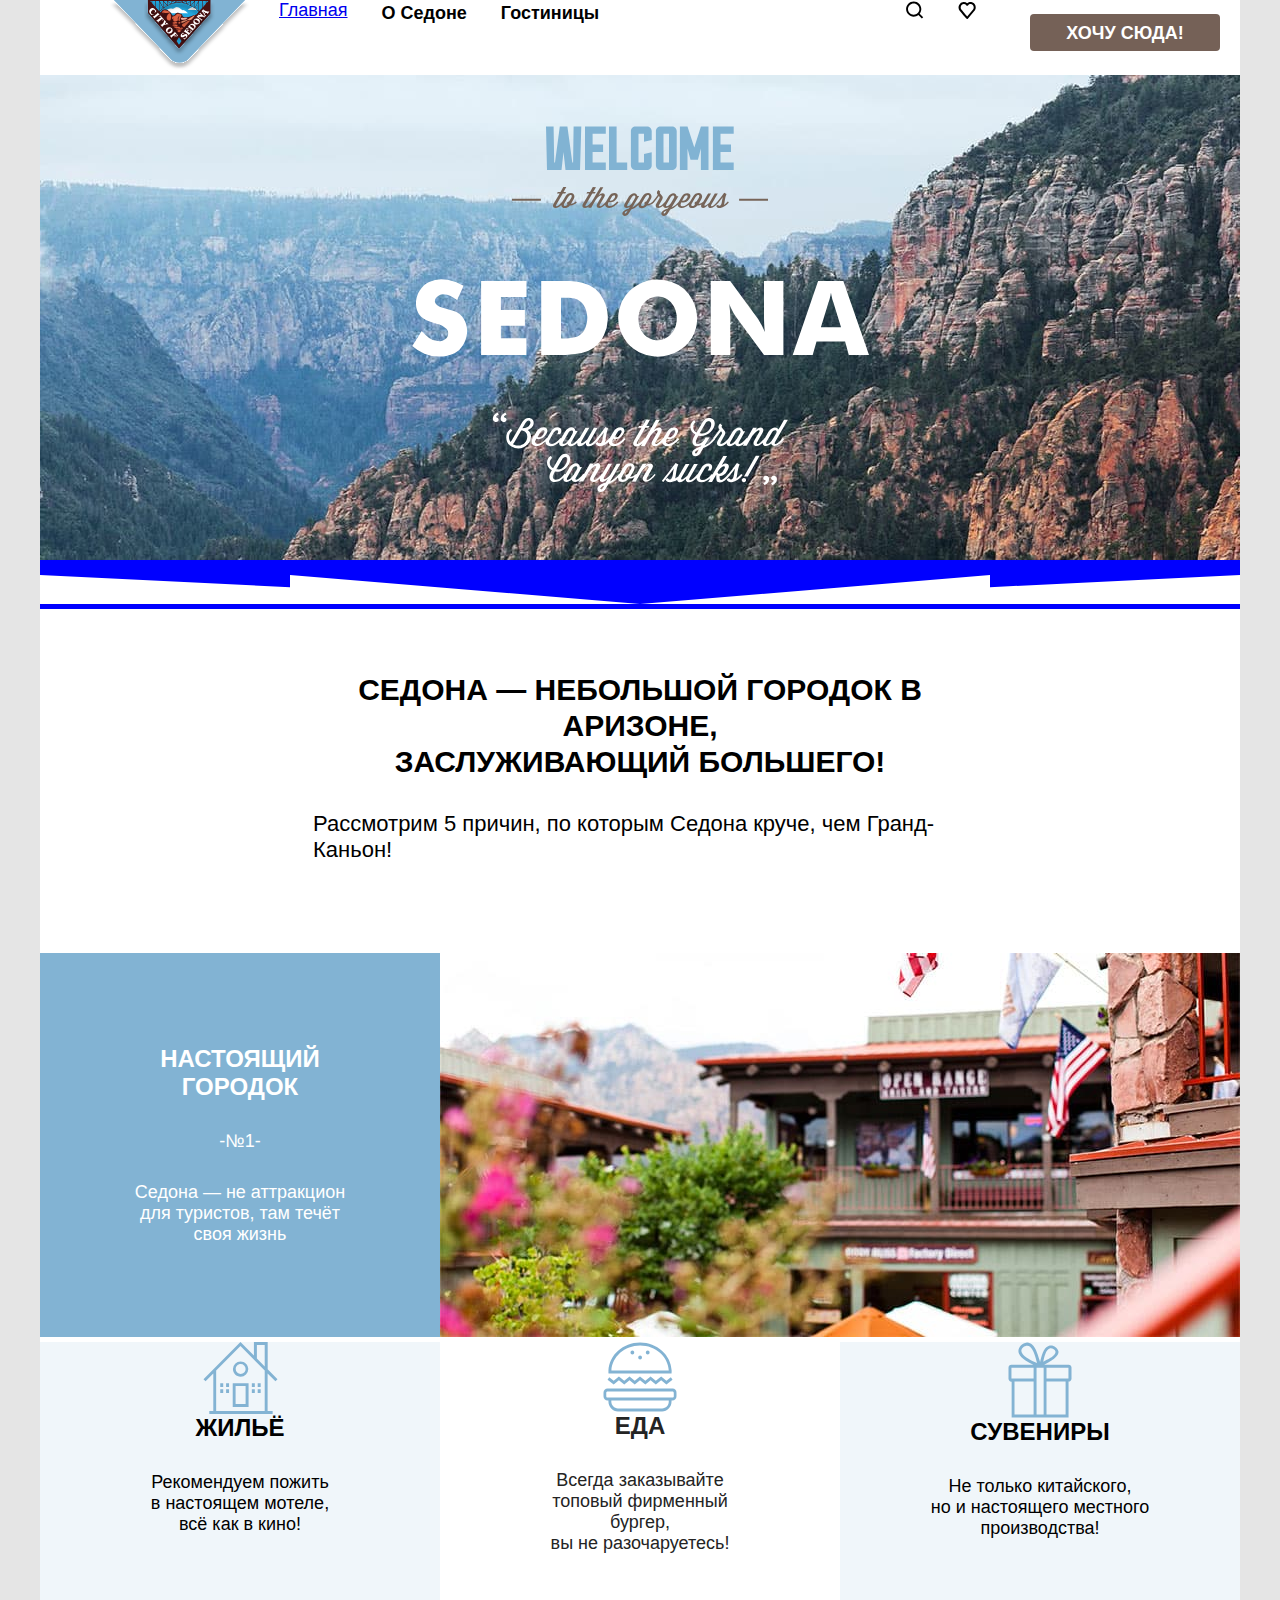
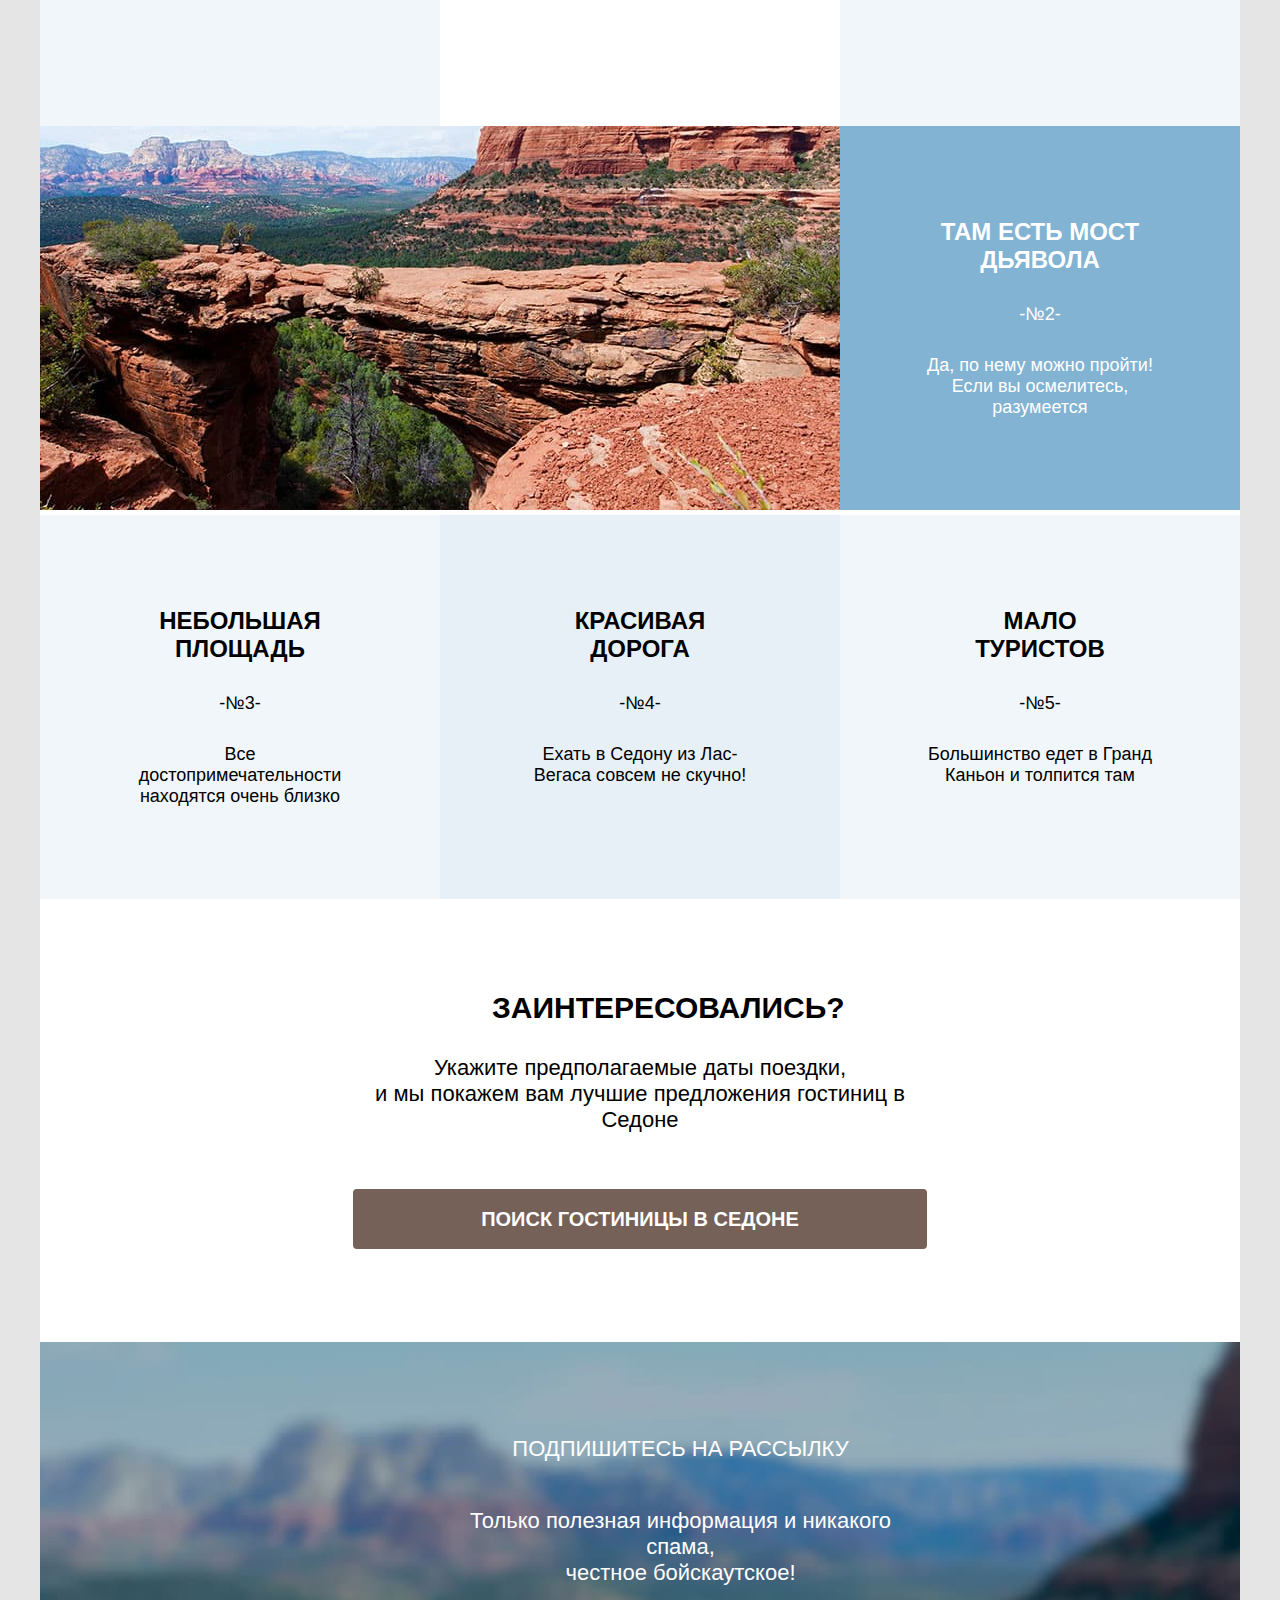
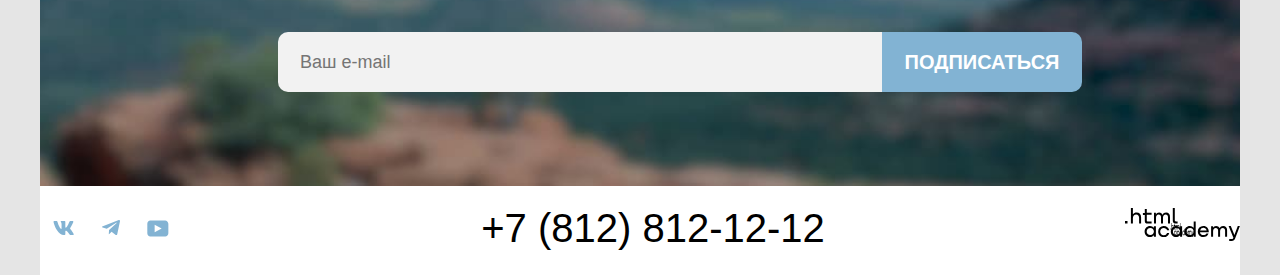
==== commit 05c3b4f0: "Добавляет опять кучу всего" ====
--- a/index.html
+++ b/index.html
@@ -9,7 +9,7 @@
     <header class = "navigation-header">
       <nav class = "navigation">
         <a class = "navigation-logo" href = "index.html">
-          <img class = "page-header-logo" alt = "Логотип Седона" src = "images/header/logo.svg" width = "139" height = "70">
+          <img class = "page-header-logo" alt = "Логотип Седона" aria-hidden="true" focusable = "false" src = "images/header/logo.svg" width = "139" height = "70" viewBox = "0 0 139 70">
         </a>
         <ul class="navigation-list reset-list">
           <li class = "navigation-item">
@@ -32,7 +32,7 @@
           <li class = "navigation-item">
             <a class = "navigation-link" href = "#">
               <span >
-                <img class = "icon" src="images/header/search.svg" alt="Поиск" width = "18" height = "18">
+                <img class = "icon" src="images/header/search.svg" aria-hidden="true" focusable = "false" alt="Поиск" width = "18" height = "18" viewBox = "0 0 18 18">
                 <span class = "visually-hidden">Поиск</span>
               </span>
             </a>
@@ -40,7 +40,7 @@
           <li class = "navigation-item">
             <a class = "navigation-link" href = "#">
               <span >
-                <img class = "icon" src="images/header/favorite.svg" alt="Избранное" width = "18" height = "17">
+                <img class = "icon" src="images/header/favorite.svg" aria-hidden="true" focusable = "false" alt="Избранное" width = "18" height = "17" viewBox = "0 0 18 17">
                 <span class = "visually-hidden">Избранное</span>
               </span>
             </a>
@@ -53,21 +53,22 @@
         </ul>
       </nav> 
     </header>
+    <main class="main-inner">
     <div class = "head-conteiner">
     <header class = "page-header page-container" >
       <h2 class = "visually-hidden">
         Welcome
       </h2>
-      <img class = "logo-welcome" src="images/index/welcome.svg" alt = "Приветствие" width = "188" height = "45">
+      <img class = "logo-welcome" src="images/index/welcome.svg" aria-hidden="true" focusable = "false" alt = "Приветствие" width = "188" height = "45" viewBox = "0 0 188 45">
       <p class = "visually-hidden">
         to the gorgeous
       </p>
-      <img class = "logo gorgeous" src="images/index/to-be-gorgeous.svg" alt = "to the gorgeous" width = "256" height = "29">
+      <img class = "logo gorgeous" src="images/index/to-be-gorgeous.svg" aria-hidden="true" focusable = "false" alt = "to the gorgeous" width = "256" height = "29" viewBox = "0 0 256 29">
       <h1 class = "visually-hidden">
         Sedona. Because the grand canyon suchs!
       </h1>
       <img class = "logo sedona" src="images/index/sedona.svg" alt = "Логотип Sedona" width = "457" height = "213">
-      <img class = "decoration" src="images/index/background-decoration.svg" alt="Декоративный элемент фона" width = "1200" height = "29">
+      <img class = "decoration" src="images/index/background-decoration.svg" aria-hidden="true" focusable = "false" alt="Декоративный элемент фона" width = "1200" height = "29" viewBox = "0 0 1200 29">
     </header>
     </div>
     <div class = "page-container">
@@ -103,7 +104,7 @@
         </li>
         <li class = "advantages-item photo">
          <div class="wrapper-for-list blue12">
-          <img class = "advantages-icon" src="images/index/home.svg" alt = "Иконка домика" width = "75" height = "72">
+          <img class = "advantages-icon" src="images/index/home.svg" aria-hidden="true" focusable = "false" alt = "Иконка домика" width = "75" height = "72" viewBox = "0 0 75 72">
             <h4 class = "advantages-title-privilege">
                 Жильё
             </h4>
@@ -112,7 +113,7 @@
            </p>
          </div>
          <div class="wrapper-for-list">
-            <img class = "advantages-icon" src="images/index/food.svg" alt = "Иконка бургера" width = "74" height = "70">
+            <img class = "advantages-icon" src="images/index/food.svg" aria-hidden="true" focusable = "false" alt = "Иконка бургера" width = "74" height = "70" viewBox = "0 0 74 70">
               <h4 class = "advantages-title-privilege">
                 Еда
               </h4>
@@ -121,7 +122,7 @@
               </p>
           </div>
           <div class="wrapper-for-list blue12">
-              <img class = "advantages-icon" src="images/index/present.svg" alt = "Иконка подарка" width = "64" height = "76">
+              <img class = "advantages-icon" src="images/index/present.svg" aria-hidden="true" focusable = "false" alt = "Иконка подарка" width = "64" height = "76" viewBox = "0 0 64 76">
               <h4 class = "advantages-title-privilege">
                 Сувениры
               </h4>
@@ -183,7 +184,7 @@
         </li>
       </ol>
     </section>
-    <section class = "more">
+    <section class = "interesting-more">
       <h3>
         Заинтересовались?
       </h3>
@@ -196,41 +197,40 @@
       </a>
     </section> 
     </div>
-    <footer class = "aside-footer background-footer">
-      <h3>
-        Подпишитесь на рассылку
-      </h3>
-      <p>
-        Только полезная информация и никакого спама,<br>
-         честное бойскаутское!
-      </p>
-      <form class = "follow-form" action="https://htmlacademy.ru/study" method="post">
-        <label>
-          <span class= "visually-hidden">Введите e-mail</span>
-        </label>
-          <input type="email" placeholder="Ваш e-mail"  name="username" class = "mail-follow">
-        <button class = "submit-follow" type = "submit" value="Подписаться на рассылку">
-          Подписаться
-        </button>
-      </form>
-    </footer>
+  </main>
+  <footer class = "aside-footer background-footer">
+    <h2 class = "visually-hidden">Подписка</h2>
+    <p class = "subscription-title-footer">
+      Подпишитесь на рассылку
+    </p>
+    <p class = "subscription-subtitle-footer">
+      Только полезная информация и никакого спама,<br>
+       честное бойскаутское!
+    </p>
+    <form class = "follow-form" action="https://htmlacademy.ru" method="post">
+        <input type="email" placeholder="Ваш e-mail"  name="newsletter-email" class = "field" required>
+        <button class = "button submit-follow button-type-2" type = "submit" value="Подписаться на рассылку">
+        Подписаться
+      </button>
+    </form>
+  </footer>
     <footer class = "page-footer">
       <section class = "footer-social">
         <h2 >
           <a class = "social-link" href = "https://vk.com/htmlacademy">
-            <img class = "icon" src="images/footer/vk.svg" alt="Лого вконтакте" width = "21" height = "14">
+            <img class = "icon" src="images/footer/vk.svg" aria-hidden="true" focusable = "false" alt="Лого вконтакте" width = "21" height = "14" viewBox = "0 0 21 14">
             <span class="visually-hidden">vk</span>
           </a>
         </h2>
         <h2>
           <a class = "social-link" href = "https://t.me/htmlacademy">
-            <img class = "icon" src="images/footer/tg.svg" alt="Лого телеграма" width = "18" height = "16">
+            <img class = "icon" src="images/footer/tg.svg" aria-hidden="true" focusable = "false" alt="Лого телеграма" width = "18" height = "16" viewBox = "0 0 18 16">
             <span class="visually-hidden">telegram</span>
           </a>
         </h2>
         <h2>
           <a class = "social-link" href = "https://www.youtube.com/user/htmlacademyru">
-            <img class = "icon" src="images/footer/youtube.svg" alt="Лого ютюба" width = "22" height = "17">
+            <img class = "icon" src="images/footer/youtube.svg" aria-hidden="true" focusable = "false" alt="Лого ютюба" width = "22" height = "17" viewBox = "0 0 22 17">
             <span class="visually-hidden">youtube</span>
           </a>
         </h2>
@@ -245,7 +245,7 @@
       <section class = "footer-contacts">
         <h2>
           <a class = "contacts-link" href = "https://htmlacademy.ru/">
-            <img class = "icon" src="images/footer/HTML-Academy.svg" alt="Лого html academy" width = "115" height = "33">
+            <img class = "icon" src="images/footer/HTML-Academy.svg" aria-hidden="true" focusable = "false" alt="Лого html academy" width = "115" height = "33" viewBox = "0 0 115 33">
             <span class="visually-hidden">Ссылка на .html academy</span>
           </a>
         </h2>
--- a/styles/styles.css
+++ b/styles/styles.css
@@ -31,13 +31,12 @@
 
 body {
     margin: 0;
-    display: flex;
     flex-direction: column;
     min-height: 100%;
     font-family: "PT Sans", sans-serif;
     font-size: 18px;
     font-weight: 400;
-    background-color: #ffffff;
+    background-color: #E5E5E5;
     color: #242424;
 }
 
@@ -45,41 +44,75 @@
     background-color: #ffffff;
     color: #000000;
 }
-
+.navigation-header {
+    min-height: 65px;
+}
+.navigation-logo {
+    min-width: 139px;
+}
 .navigation {
     display: flex;
-    justify-content: space-between;
+   /* width: 1060px;*/
+   margin: 0 auto;
+   padding: 0 70px 0 70px;
+   background-color: #ffffff;
 }
 
 .navigation-link {
+    /*font-size: 20px; */
+    position: relative;
+    padding: 20px 0 20px 0;
     line-height: 26px;
     font-weight: 700;
-    font-size: 20px;
+    text-align: center;
     color: #000000;
+    background-color: #ffffff;
+    text-decoration: none;
+    text-transform: capitalize;
+}
+.navigation-link-user {
+    position: relative;
+    line-height: 26px;
+    font-weight: 700;
     text-align: center;
+    color: #000000;
     background-color: #ffffff;
     text-decoration: none;
     text-transform: capitalize;
+    width: 18px;
+    height: 18px;
+    margin: 0;
+    padding: 0;
 }
 
 .navigation-link.want {
+    display: block;
     color: #ffffff;
     background-color: #756157;
-    width: 160px;
-    height: 37px;
+    min-width: 160px;
     border-radius: 4px;
     line-height: 20px;
     padding: 9px 15px 8px 15px;
-}
-
-.navigation-item {
+    text-transform: uppercase;
+    margin: 14px 0 14px 20px;
+}
+
+.navigation-link.want:focus {
+    background-color: #615048;
+}
+
+
+.navigation-item-user {
+    position: relative;
+ min-height: 65px;
+ min-width: 66px;
+ padding: 24px 12px 24px 12px;
+}
+.navigation-item:not(:last-child) {
+    margin: 0 34px 0 0;
     display: inline-block;
-    margin-right: 34px;
-    margin-top: 20px;
-    margin-bottom: 19px;
-}
-
-.navigation-link-current {
+}
+.navigation-link.current {
     line-height: 26px;
     font-weight: 700;
     font-size: 20px;
@@ -169,13 +202,20 @@
     text-align: center;    
 }
 
-.advantages-icon {
-    margin-top: 80px;
-    margin-bottom: 0;
-    padding-bottom: 30px;
-    margin-left: 161px;
-    margin-right: 161px;
-    text-align: center;
+.social-icon {
+    fill: #83B3D3; 
+}
+
+.social-icon:hover {
+    fill: #68A2CA;
+}
+
+.social-icon:focus {
+    fill: #68A2CA;
+}
+
+.social-icon:active {
+    fill: rgba(104, 162, 202, 0.3);
 }
 
 .advantages-subtitle {
@@ -222,8 +262,12 @@
 .more {
      text-align: center;
 }
-
-.more h3 {
+.interesting-more {
+    padding-bottom: 93px;
+    text-align: center;
+}
+
+.interesting-more h3 {
     line-height: 36px;
     font-weight: 700;
     font-size: 30px;
@@ -237,7 +281,7 @@
     padding-bottom: 29px;
 }
 
-.more p {
+.interesting-more p {
     line-height: 26px;
     font-weight: 400;
     font-size: 22px;
@@ -250,6 +294,50 @@
     padding-bottom: 56px;
 }
 
+.mode {
+    display: flex;
+}
+/*.icon {
+    fill: #000000;
+    position: relative;
+    left: 0;
+    right: 0;
+    top: 0;
+    bottom: 0;
+    margin: auto; 
+}*/
+.button-mode {
+    display: flex;
+    align-items: center;
+    justify-content: center;
+    border: 2px solid #E5E5E5;
+    border-radius: 4px; 
+    width: 44px;
+    height: 44px;
+    margin-right: 8px;
+}
+
+.actual-button-mode {
+    border: 2px solid #000000;    
+}
+
+.button-mode:hover {
+    border: 2px solid #000000;     
+}
+
+.button-mode:focus {
+    border: 2px solid #68A2CA;   
+    outline: none;   
+}
+
+.button-mode:active {
+    border: 2px solid #000000; 
+}
+
+.button-mode:last-child {
+    margin: 0;
+}
+
 .button-more {
     background-color: #756157;
     text-align: center;  
@@ -264,7 +352,7 @@
     margin-top: 0px;
     margin-left: 313px;
     margin-right: 313px;
-    margin-bottom: 93px;
+    padding-bottom: 93px;
     padding-top: 12px;
     padding-bottom: 12px;
     padding-right: 15px;
@@ -310,12 +398,85 @@
 }
 
 .control {
+    display: block;
+    position: relative;
+    padding-left: 39px; 
+}
+
+.control-mark-host {
+    position: absolute;
+    width: 20px;
+    height: 20px;
+    background-color: #ffffff;
+    border-radius: 50%;
+    top: 0;
+    left: 0;    
+}
+
+.control-mark-host:hover {
+    background-color: rgba(255, 255, 255, 0.6);
+}
+
+.control-mark-host:focus {
+    background-color: rgba(255, 255, 255, 0.6);
+    border: 3px solid #83B3D3;
+}
+
+.control-mark-host:active {
+    background-color: rgba(255, 255, 255, 0.3);
+}
+
+.control-input[type="radio"]:checked + .control-mark-host::after {
+    position: absolute;
+    width: 10px; 
+    height: 10px;
+    background: #3F5E72;
+    border-radius: 50%;
+    content: "";
+    cursor: pointer;
+    top: 5px;
+    left: 5px;
+}
+
+.control-mark {
+    position: absolute;
+    width: 20px;
+    height: 20px;
+    background-color: #ffffff;
+    border-radius: 4px;
+    top: 0;
+    left: 0;
+}
+
+.control-mark:hover {
+    background-color: rgba(255, 255, 255, 0.6);
+}
+
+.control-mark:focus {
+    background-color: rgba(255, 255, 255, 0.6);
+    border: 3px solid #83B3D3;
+}
+
+.control-mark:active {
+    background-color: rgba(255, 255, 255, 0.3);
+}
+
+.control-label {
     line-height: 21px;
     font-weight: 400;
     font-size: 18px;
     color: #ffffff;
     text-align: center;
-    text-decoration: none;    
+    text-decoration: none;
+}
+
+.control-input[type="checkbox"]:checked + .control-mark {
+    position: absolute;
+    content: "";
+    background-image: url("../images/cataloge/checkmark.svg");   
+    background-repeat: no-repeat;   
+    background-position: center; 
+    cursor: pointer;
 }
 
 .find-hotel {
@@ -328,25 +489,19 @@
     margin:0 190px 0 0;
 }
 
-.button-mode {
-    min-width: 48px;
-    min-height: 48px;
-    border-radius: 4px;
-    margin: 4px;
-}
-
-.button-mode.last {
-    margin: 0;
-}
-
 .select-control {
+    background-image: url("../images/cataloge/arrow-for-catalog-form.svg");
+    background-repeat: no-repeat;
+    background-size: 12px 7px;
+    background-position: center right 21px;
     font-weight: 400;
     font-size: 18px;
     line-height: 21px;
     color: #333333;
+    border: 2px solid #E5E5E5;
     border-radius: 4px;
     min-width: 290px;
-    padding: 14px 97px 14px 20px;
+    padding: 14px 130px 14px 20px;
     margin-right: 78px;
 }
 
@@ -400,7 +555,6 @@
 .product-card-button.more {
     background-color: #756157;
     text-align: center;  
-    line-height: 20px;
     font-weight: 700;
     font-size: 16px;
     color: #ffffff;
@@ -418,8 +572,9 @@
     justify-content: space-between;
     width: 1056px;
     margin-right: 0;
-    margin: 0 0 25px 0;
-    padding: 0;
+    margin: 0 ;
+    padding-bottom: 25px;
+
 }
 
 .padination {
@@ -431,7 +586,6 @@
 .product-card-button.favorites {
     background-color: #82B3D3;
     text-align: center;  
-    line-height: 20px;
     font-weight: 700;
     font-size: 16px;
     color: #ffffff;
@@ -478,15 +632,13 @@
 }
 
 .catalog-products  {
-    margin: 50px 70px 25px 70px;
+    background-color: #ffffff;
+    margin: 50px 70px 0px 70px;
 }
 
 .product-list {
     display: grid;
     grid-template-columns: repeat(3, 340px);
-    list-style-type: 0;
-    margin: 0;
-    padding: 0;
     gap: 18px;
     margin-bottom: 96px;
 }
@@ -526,14 +678,18 @@
 }
 
 .select-pages {
+    background-image: url("../images/cataloge/arrow-for-catalog-form.svg");
+    background-repeat: no-repeat;
+    background-size: 12px 7px;
+    background-position: center right 21px;
+    border: 2px solid #E5E5E5;
     font-weight: 400;
     font-size: 18px;
     line-height: 21px;
     color: #333333;
-    padding: 12px 90px 12px 20px;
     margin: 5px auto 0 0;
     border-radius: 4px;
-    padding: 0 40px 0 17px;
+    padding: 0 131px 0 17px;
     min-width: 160px;
     height: 49px;
 }
@@ -546,15 +702,6 @@
     line-height: 21px;
     color: #333333;
     margin: 20px 51px 17px 0;
-}
-
-.aside-footer {
-    background-color: #ffffff;
-    text-align: center;  
-    color:#000000; 
-    text-decoration: none;     
-    padding-top: 94px;
-    padding-bottom: 94px;
 }
 
 .aside-footer.background-footer {
@@ -589,43 +736,34 @@
     margin-bottom: 0;
 }
 
-.submit-follow {
-    background-color: #82B3D3;
-    text-align: center;  
-    line-height: 36px;
-    font-weight: 700;
-    font-size: 20px;
-    color: #ffffff;
-    text-decoration: none;
-    border-radius:0 10px 10px 0;    
-    min-width: 200px;
-}
-
-.mail-follow {
-    background-color: #F2F2F2;
-    line-height: 21px;
-    font-weight: 400;
-    font-size: 18px;
-    color: #000000;
-    text-decoration: none;
-    border-radius:10px 0px 0px 10px;   
-    min-width: 600px;
-}
-
 .page-footer {
     display: flex;
     justify-content: space-between;
+    background-color: #ffffff;
 }
 
 .phone {
     line-height: 40px;
     font-weight: 400;
     font-size: 40px;
+    background-color: #ffffff;
+    text-decoration: none;
+    text-transform: uppercase; 
     color: #000000;
-    background-color: #ffffff;
-    text-decoration: none;
-    text-transform: uppercase; 
-}
+}
+
+.contacts-info:hover {
+    color: #756157
+}
+
+.contacts-info:focus {
+    color: #756157
+}
+
+.contacts-info:active {
+    color: rgba(117, 97, 87, 0.3);
+}
+
 
 .inner-header {
     background-image: url("../images/cataloge/background-cataloge.jpg");
@@ -637,25 +775,23 @@
 }
 
 .main-inner {
+    background-color: #ffffff;
     margin: 0 auto;
 }
 
-.navigation {
-    display: flex;
-    margin: 0;
-    padding: 0;
-}
-
 .navigation-list {
-    max-width: 490px;
+    min-width: 390px;
     display: flex;
     flex-wrap: wrap;
+    justify-content: start;
+    margin: 0 237px 0 30px
 
 }
 
 .navigation-user {
-    max-width: 300px;
-    margin-left: auto;
+    display: flex;
+    justify-content: start;
+    min-width: 264px;
 }
 
 .head-container {
@@ -703,8 +839,21 @@
 }
 
 .social-link {
-    display: inline-block;
-    padding-right: 27px;
+    display: flex;
+    align-items: center;
+    justify-content: center;
+    width: 47px;
+    height: 40px;
+}
+
+.contacts-link {
+    display: block;
+    background-size: 24px 14px;
+    background-repeat: no-repeat;
+    background-position: center;
+    height: 44px;
+    position: relative;
+    background-image: url("../images/footer/HTML-Academy.svg");
 }
 
 .photo {
@@ -715,6 +864,14 @@
 .footer-social {
     display: flex;
     justify-content: center;
+
+}
+
+.footer-social-list {
+    display: flex;
+    flex-wrap: wrap;
+    justify-content: space-between;
+    align-items: center;
 }
 
 .logo-welcome {
@@ -728,12 +885,6 @@
 
 .sedona {
     padding-bottom: 83px;
-}
-
-.page-header-logo {
-    width: 139px;
-    margin-left: 70px;
-    margin-right: 30px;
 }
 
 .breadcrumbs {
@@ -747,7 +898,6 @@
     margin-right: 1017px;
     margin-left: 72px;
     margin-top: 0;
-    margin-bottom: 0;
     padding-right: 10px;
     margin-bottom: 40px;
 }
@@ -771,7 +921,7 @@
     display: flex;
     justify-content: space-between;
     align-items: center;
-    min-width: 1100px;
+    min-width: 1057px;
     margin: 0px 0px 56px 0px;
 }
 
@@ -826,6 +976,7 @@
     min-width: 160px;
     padding: 14px 15px 15px 15px;
     margin-bottom: 20px;
+    cursor: pointer;
 }
 
 .button-reset {
@@ -837,10 +988,216 @@
     font-size: 16px;
     color: #ffffff;
     text-decoration: none;
-}
-
-.mode {
+    cursor: pointer;
+}
+
+.navigation-icon {
+    position: absolute;
+    top: 0;
+    right: 0;
+    bottom: 0;
+    left: 0;
+    fill: #000000;
+}
+.catalog-product-filters {
+    width: 287px;
+    margin: 0 70px 0 105px;
+    padding: 0;
+    border: 0;
+    color: #ffffff;
+}
+
+.range-scale {
+    position: relative;
+    height: 4px;
+    background-color: rgba(255, 255, 255, 0.3);
+}
+
+.range-bar {
+    position: absolute;
+    height: 4px;
+    background-color: #ffffff;
+}
+
+.range-toggle {
+    position: absolute;
+    width: 20px;
+    height: 20px;
+    background: #ffffff;
+    border-radius: 5px;
+    cursor: pointer;
+}
+
+.range-toggle:hover {
+    /*тени*/
+}
+
+.range-toggle:focus {
+    border: 3px solid #83B3D3;
+    /*тени*/
+}
+
+.range-toggle:active {
+    border: 2px solid #83B3D3;
+    /*тени*/
+}
+
+.toggle-min {
+    top: -8px;
+    left: 0px;
+}
+
+.toggle-max {
+    top: -8px;
+    right: -11px
+}
+
+.range-wrapper-inputs {
+    display: flex;
+    justify-content: center;
+    margin-bottom: 32px;
+    margin-top: 34px;
+}
+
+.range-input {
+    width: 100%;
+    box-sizing: border-box;
+    padding: 14px 14px 13px 19px;
+    font: inherit;
+    background-color: transparent;
+    border: 2px solid #ffffff;
+    color: #ffffff;
+    font-size: 18px;
+    line-height: 21px;
+    appearance: textfield;
+}
+
+.range-input:hover {
+    /*Узнать как*/
+}
+
+.range-input:focus {
+   /*Узнать как*/
+}
+
+.range-input:active {
+    /*Узнать как*/
+}
+
+.range-input.left {
+    border-radius: 4px 0px 0px 4px;
+}
+
+.range-input.right {
+    border-radius: 0px 4px 4px 0px;       
+}
+
+.range-input::-webkit-outer-spin-button,
+.range-input::-webkit-inner-spin-button {
+    appearance: none;
+    margin: 0;
+}
+.button {
+    display: inline-block;
+    box-sizing: border-box;
+    font-family: inherit;
+    border: none;
+    cursor: pointer;
+    color: #000000;
+    background-color: #ffffff;
+    text-decoration: none;
+    text-transform: uppercase;
+    border-radius: 4px;
+}
+
+.button-type-2:hover {
+    background-color: #68A2CA;
+  }
+  
+  .button-type-2:active {
+    color: rgba(255, 255, 255, 0.3);
+  }
+  
+  .button-type-2:focus {
+    background-color: #68A2CA;
+  }
+  
+  .button-type-2:disabled {
+    background-color: #E5E5E5;
+  }
+  
+  .aside-footer {
     display: flex;
     flex-wrap: wrap;
-    min-width: 160px;
-}+    flex-direction: column;
+    align-items: center;
+    padding: 94px 0 94px;
+    text-align: center;
+    color: #000000;
+    background-color: #ffffff;
+    width: 100%;
+  }
+  
+  .subscription-title-footer {
+    margin: 0;
+    margin-bottom: 29px;
+    font-size: 30px;
+    line-height: 36px;
+    font-weight: 700;
+    text-transform: uppercase;
+  }
+  
+  .subscription-subtitle-footer {
+    margin: 0;
+    margin-bottom: 46px;
+    padding-left: 40px;
+    padding-right: 40px;
+    width: 475px;
+    font-size: 22px;
+    line-height: 26px;
+    font-weight: 400;
+  }
+  
+  .follow-form {
+    display: flex;
+    justify-content: center;
+  }
+  
+  .submit-follow {
+    font-size: 20px;
+    line-height: 36px;
+    font-weight: 700;
+    color: #ffffff;
+    background-color: #82B3D3;
+    min-width: 200px;
+    border-radius: 0;
+    border-bottom-right-radius: 10px;
+    border-top-right-radius: 10px;
+  }
+  
+  .field {
+    font-family: inherit;
+    font-size: 18px;
+    padding: 20px 22px 20px;
+    line-height: 21px;
+    font-weight: 400;
+    background-color: #F2F2F2;
+    border: none;
+    min-width: 560px;
+    border-bottom-left-radius: 10px;
+    border-top-left-radius: 10px;
+  }
+  
+  .field:hover,
+  .field:focus {
+    outline: none;
+    box-shadow:inset 0 0 0 2px #68A2CA;
+  }
+  
+  .field:active {
+    box-shadow:inset 0 0 0 2px #000000;
+  }
+  
+  .field:disabled {
+    box-shadow:inset 0 0 0 2px rgba(0, 0, 0, 0.3);
+  }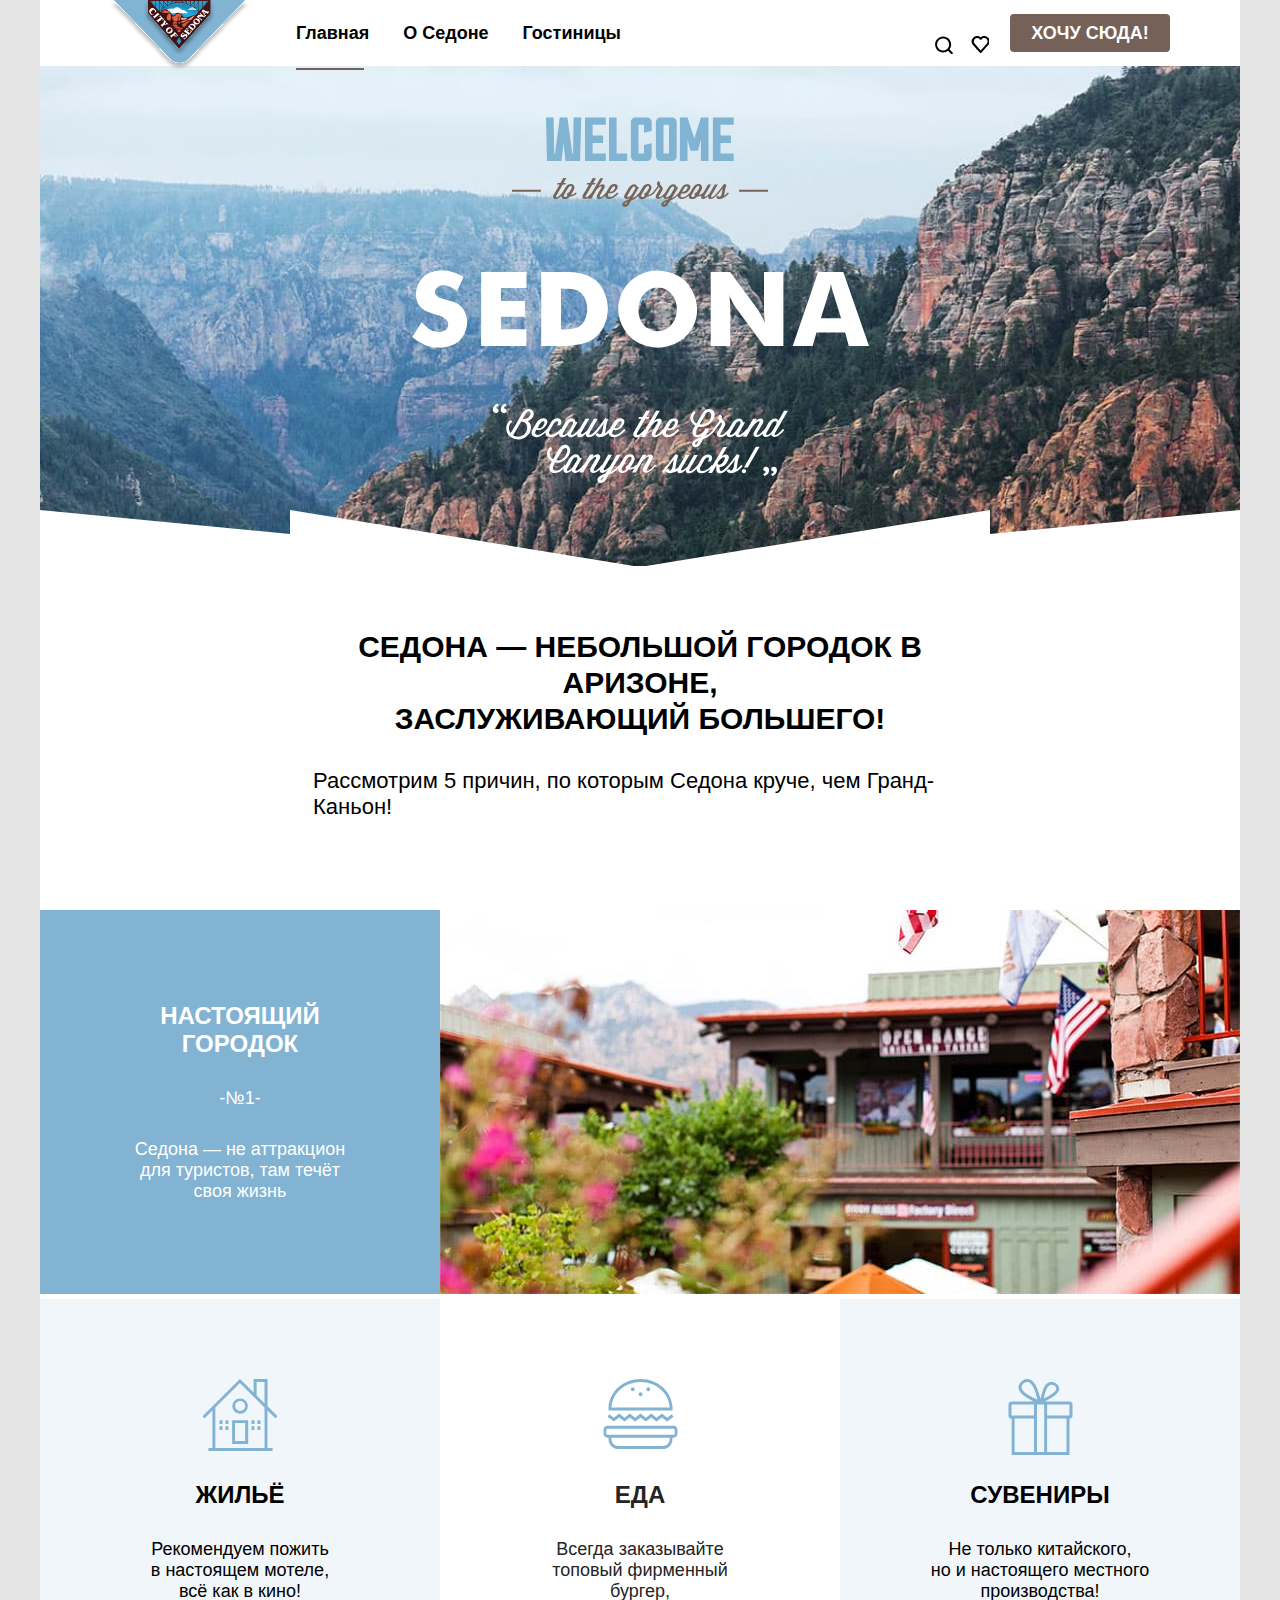
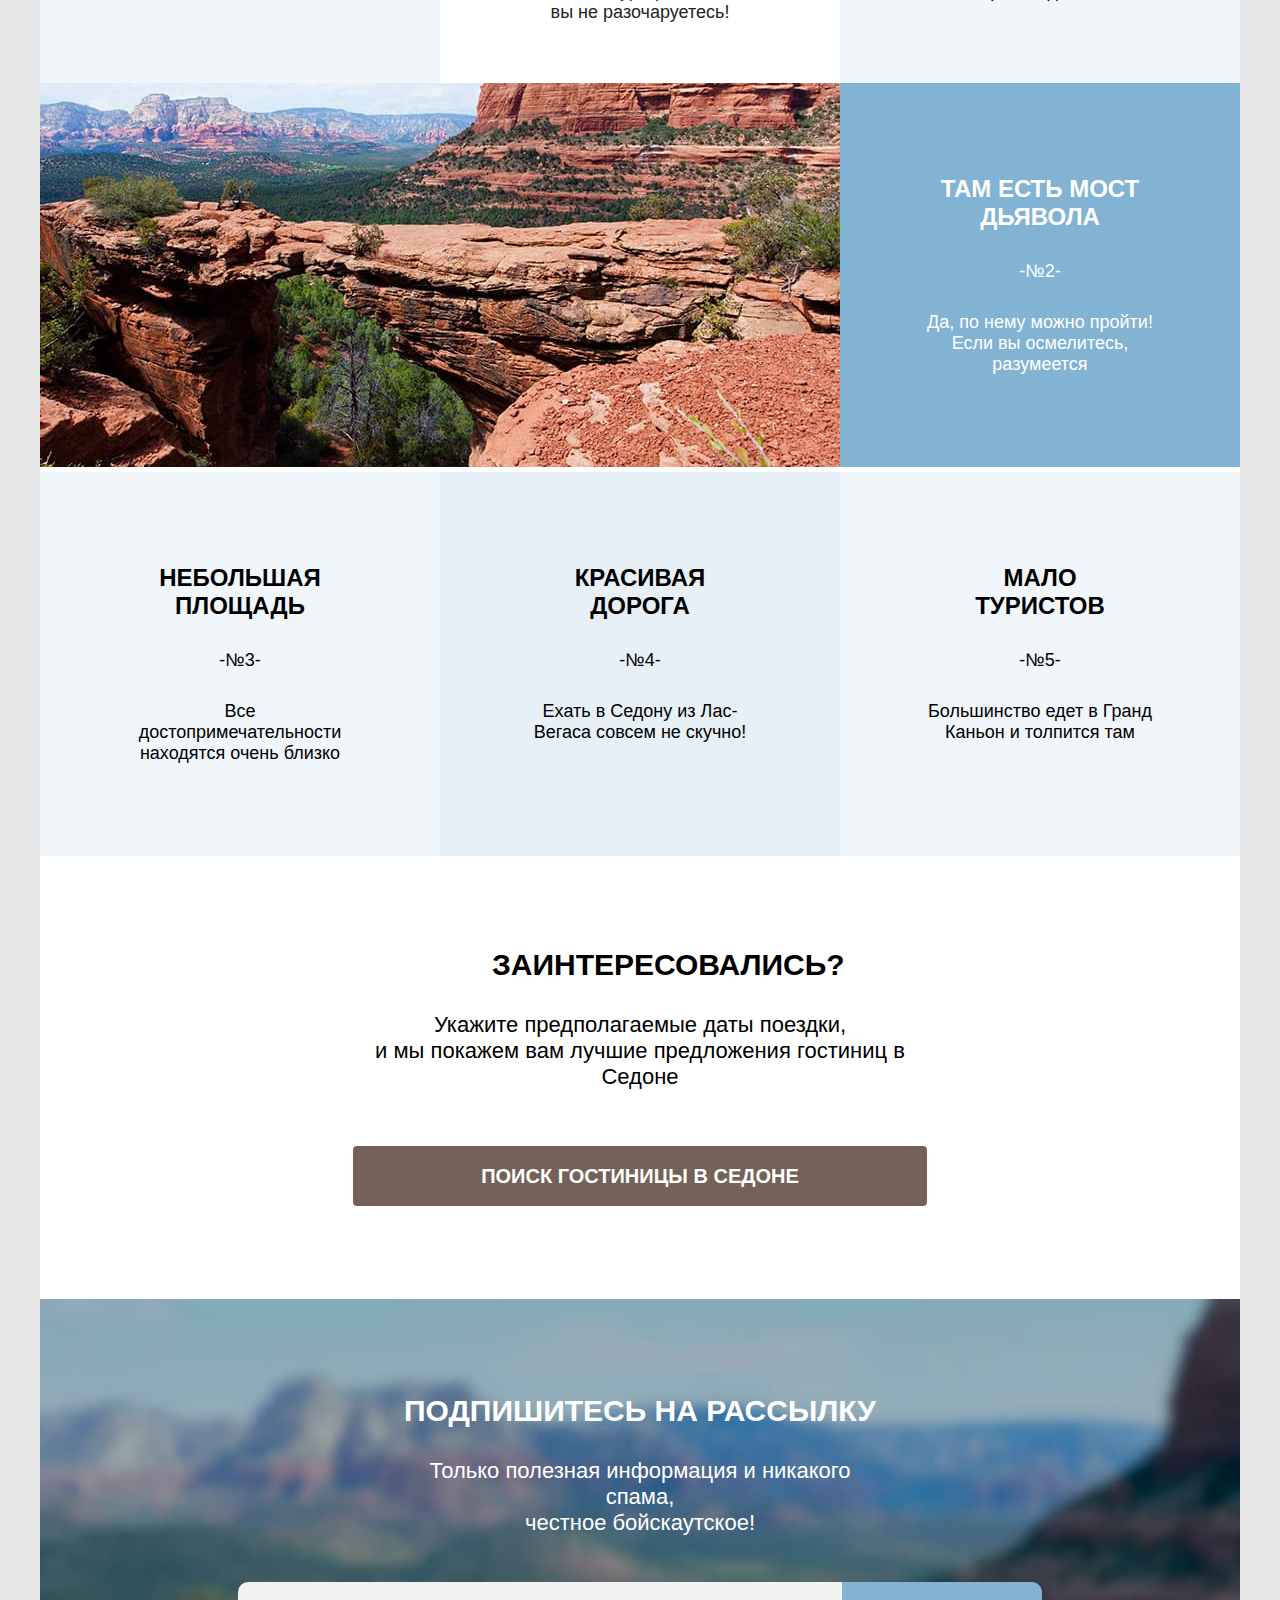
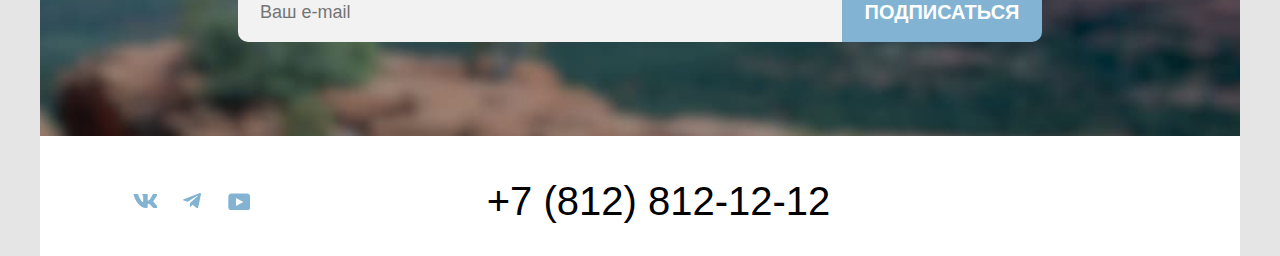
==== commit cd32ddf9: "Ииииииии снова добавляет кучу всего разного" ====
--- a/index.html
+++ b/index.html
@@ -9,16 +9,16 @@
     <header class = "navigation-header">
       <nav class = "navigation">
         <a class = "navigation-logo" href = "index.html">
-          <img class = "page-header-logo" alt = "Логотип Седона" aria-hidden="true" focusable = "false" src = "images/header/logo.svg" width = "139" height = "70" viewBox = "0 0 139 70">
+          <img class = "page-header-logo" alt = "Логотип Седона" src = "images/header/logo.svg" width = "139" height = "70">
         </a>
         <ul class="navigation-list reset-list">
           <li class = "navigation-item">
-            <a class = "navigation-link-current" href = "#">
+            <a class = "navigation-link current-index" href = "#">
               Главная
             </a>
           </li>
           <li class = "navigation-item">
-            <a class = "navigation-link" href = "#">
+            <a class = "navigation-link" href = "about.html">
               О Седоне
             </a>
           </li>
@@ -29,28 +29,28 @@
           </li>
         </ul>
         <ul class="navigation-user reset-list">
-          <li class = "navigation-item">
-            <a class = "navigation-link" href = "#">
-              <span >
-                <img class = "icon" src="images/header/search.svg" aria-hidden="true" focusable = "false" alt="Поиск" width = "18" height = "18" viewBox = "0 0 18 18">
+          <li class = "navigation-item-user">
+            <a class = "navigation-link-user" href = "#">
                 <span class = "visually-hidden">Поиск</span>
-              </span>
-            </a>
-          </li>
-          <li class = "navigation-item">
-            <a class = "navigation-link" href = "#">
-              <span >
-                <img class = "icon" src="images/header/favorite.svg" aria-hidden="true" focusable = "false" alt="Избранное" width = "18" height = "17" viewBox = "0 0 18 17">
+                <svg class = "navigation-icon" src="images/header/search.svg" aria-hidden="true" focusable = "false" width = "18" height = "18" viewBox = "0 0 18 18" xmlns="http://www.w3.org/2000/svg">
+                    <path d="m18.159 17.05-3.711-3.7c1.003-1.3 1.705-3 1.705-4.9 0-4.4-3.61-8-8.023-8C3.718.45.107 4.15.107 8.55c0 4.4 3.61 8 8.023 8 1.805 0 3.51-.6 4.914-1.7l3.71
+                     3.7 1.404-1.5ZM8.13 14.55c-3.31 0-6.017-2.7-6.017-6s2.708-6 6.017-6c3.31 0 6.017 2.7 6.017 6s-2.707 6-6.017 6Z"/> 
+                </svg>
+            </a>
+          </li>
+          <li class = "navigation-item-user">
+            <a class = "navigation-link-user" href = "#">
                 <span class = "visually-hidden">Избранное</span>
-              </span>
-            </a>
-          </li>
-          <li class = "navigation-item">
-            <a class = "navigation-link want" href = "#"> 
+                <svg class = "navigation-icon" src="images/header/favorite.svg" aria-hidden="true" focusable = "false" alt="Избранное" width = "18" height = "17" viewBox = "0 0 18 17" xmlns="http://www.w3.org/2000/svg">
+                <path d="M9.58 17c-.3 0-.6-.1-.8-.4-5.42-6.1-6.72-7.5-7.03-7.9A5.4 5.4 0 0 1 6.16 0c1.31 0 2.51.5 3.52 1.3a5.47 5.47 0 0 1 9.03 4.1c0 1.3-.5 2.5-1.31
+                 3.4l-7.02 7.9c-.2.2-.4.3-.8.3ZM3.56 7.5c.3.4 3.51 4 6.12 6.9l6.21-7c.5-.5.7-1.2.7-2 0-1.8-1.5-3.3-3.3-3.3-1 0-2 .5-2.71
+                  1.3-.3.3-.6.4-.9.4-.3 0-.6-.2-.8-.4a3.7 3.7 0 0 0-2.71-1.3c-1.8 0-3.31 1.5-3.31 3.3-.1.9.3 1.6.7 2.1-.1 0-.1 0 0 0Z"></svg>
+            </a>
+          </li>
+        </ul>
+            <a class = "navigation-link want button button-type-1" href = "#"> 
               Хочу сюда!
             </a>
-          </li>
-        </ul>
       </nav> 
     </header>
     <main class="main-inner">
@@ -68,7 +68,6 @@
         Sedona. Because the grand canyon suchs!
       </h1>
       <img class = "logo sedona" src="images/index/sedona.svg" alt = "Логотип Sedona" width = "457" height = "213">
-      <img class = "decoration" src="images/index/background-decoration.svg" aria-hidden="true" focusable = "false" alt="Декоративный элемент фона" width = "1200" height = "29" viewBox = "0 0 1200 29">
     </header>
     </div>
     <div class = "page-container">
@@ -103,8 +102,7 @@
           </div>
         </li>
         <li class = "advantages-item photo">
-         <div class="wrapper-for-list blue12">
-          <img class = "advantages-icon" src="images/index/home.svg" aria-hidden="true" focusable = "false" alt = "Иконка домика" width = "75" height = "72" viewBox = "0 0 75 72">
+         <div class="wrapper-for-list blue12 house-image">
             <h4 class = "advantages-title-privilege">
                 Жильё
             </h4>
@@ -112,8 +110,7 @@
                 Рекомендуем пожить <br> в настоящем мотеле, <br> всё как в кино!
            </p>
          </div>
-         <div class="wrapper-for-list">
-            <img class = "advantages-icon" src="images/index/food.svg" aria-hidden="true" focusable = "false" alt = "Иконка бургера" width = "74" height = "70" viewBox = "0 0 74 70">
+         <div class="wrapper-for-list food-image">
               <h4 class = "advantages-title-privilege">
                 Еда
               </h4>
@@ -121,8 +118,7 @@
                 Всегда заказывайте <br> топовый фирменный бургер, <br> вы не разочаруетесь!
               </p>
           </div>
-          <div class="wrapper-for-list blue12">
-              <img class = "advantages-icon" src="images/index/present.svg" aria-hidden="true" focusable = "false" alt = "Иконка подарка" width = "64" height = "76" viewBox = "0 0 64 76">
+          <div class="wrapper-for-list blue12 present-image">
               <h4 class = "advantages-title-privilege">
                 Сувениры
               </h4>
@@ -192,7 +188,7 @@
         Укажите предполагаемые даты поездки,<br>
         и мы покажем вам лучшие предложения гостиниц в Седоне
       </p>
-      <a class = "button-more" href = "#">
+      <a class = "button-more button-type-1" href = "#">
         Поиск гостиницы в Седоне
       </a>
     </section> 
@@ -214,43 +210,40 @@
       </button>
     </form>
   </footer>
-    <footer class = "page-footer">
-      <section class = "footer-social">
-        <h2 >
-          <a class = "social-link" href = "https://vk.com/htmlacademy">
-            <img class = "icon" src="images/footer/vk.svg" aria-hidden="true" focusable = "false" alt="Лого вконтакте" width = "21" height = "14" viewBox = "0 0 21 14">
-            <span class="visually-hidden">vk</span>
-          </a>
-        </h2>
-        <h2>
-          <a class = "social-link" href = "https://t.me/htmlacademy">
-            <img class = "icon" src="images/footer/tg.svg" aria-hidden="true" focusable = "false" alt="Лого телеграма" width = "18" height = "16" viewBox = "0 0 18 16">
-            <span class="visually-hidden">telegram</span>
-          </a>
-        </h2>
-        <h2>
-          <a class = "social-link" href = "https://www.youtube.com/user/htmlacademyru">
-            <img class = "icon" src="images/footer/youtube.svg" aria-hidden="true" focusable = "false" alt="Лого ютюба" width = "22" height = "17" viewBox = "0 0 22 17">
-            <span class="visually-hidden">youtube</span>
-          </a>
-        </h2>
-      </section>
-      <section class = "footer-contacts">
-        <h2>
-          <a class = "phone" href = "tel:+78128121212">
-            +7 (812) 812-12-12
-          </a>
-        </h2>
-      </section>
-      <section class = "footer-contacts">
-        <h2>
-          <a class = "contacts-link" href = "https://htmlacademy.ru/">
-            <img class = "icon" src="images/footer/HTML-Academy.svg" aria-hidden="true" focusable = "false" alt="Лого html academy" width = "115" height = "33" viewBox = "0 0 115 33">
-            <span class="visually-hidden">Ссылка на .html academy</span>
-          </a>
-        </h2>
-      </section>
-    </footer>
+  <footer class = "page-footer">
+    <section class = "footer-social">
+      <h2 class = "visually-hidden">Социальные сети</h2>
+      <ul class = "footer-social-list reset-list">
+        <li class = "footer-social-item">
+        <a class = "social-link" href = "https://vk.com/htmlacademy">
+         <svg class = "social-icon" src="images/footer/vk.svg" aria-hidden="true" focusable = "false" alt="Лого вконтакте" width = "24" height = "14" viewBox = "0 0 24 14" fill="none" xmlns="http://www.w3.org/2000/svg"><path fill-rule="evenodd" clip-rule="evenodd" d="M24.12.95c.16-.55 0-.95-.8-.95H20.7c-.67 0-.98.35-1.15.73 0 0-1.33 3.2-3.22 5.27-.61.6-.9.8-1.23.8-.16 0-.41-.2-.41-.74V.95c0-.66-.19-.95-.74-.95H9.82c-.42 0-.67.3-.67.6 0 .61.95.76 1.04 2.5v3.8c0 .84-.15.99-.48.99-.9 0-3.06-3.21-4.34-6.89-.25-.71-.5-1-1.18-1H1.57c-.75 0-.9.35-.9.73 0 .68.89 4.07 4.14 8.55 2.17 3.06 5.23 4.72 8 4.72 1.68 0 1.88-.37 1.88-1v-2.32c0-.73.16-.88.7-.88.38 0 1.05.2 2.6 1.67 1.79 1.75 2.08 2.53 3.08 2.53h2.63c.75 0 1.12-.37.9-1.1-.23-.72-1.08-1.77-2.2-3.02-.62-.7-1.54-1.47-1.82-1.86-.39-.49-.28-.7 0-1.14 0 0 3.2-4.43 3.54-5.93Z"/></svg>
+          <span class="visually-hidden">vk</span>
+        </a>
+        </li>
+        <li class = "footer-social-item">
+        <a class = "social-link" href = "https://t.me/htmlacademy">
+          <svg class = "social-icon" src="images/footer/tg.svg" aria-hidden="true" focusable = "false" alt="Лого телеграма" width = "18" height = "16" viewBox = "0 0 18 16"fill="none" xmlns="http://www.w3.org/2000/svg">
+            <path d="M16.785 0.0992597L0.840489 6.24776C-0.247661 6.68481 -0.241365 7.29184 0.640845 7.56253L4.73445 8.83953L14.2058 2.8637C14.6537 2.59121 15.0629 2.7378 14.7265 3.03636L7.05283 9.96185H7.05103L7.05283 9.96275L6.77045 14.1823C7.18413 14.1823 7.36669 13.9925 7.59871 13.7686L9.58705 11.8351L13.7229 14.89C14.4855 15.31 15.0332 15.0941 15.2229 14.1841L17.9379 1.38885C18.2158 0.274623 17.5126 -0.229883 16.785 0.0992597Z"/>
+            </svg>
+          <span class="visually-hidden">telegram</span>
+        </a>
+        </li>
+        <li class="footer-social-item">
+        <a class = "social-link" href = "https://www.youtube.com/user/htmlacademyru">
+          <svg class = "social-icon" src="images/footer/youtube.svg" aria-hidden="true" focusable = "false" alt="Лого ютюба" width = "22" height = "17" viewBox = "0 0 22 17"fill="none" xmlns="http://www.w3.org/2000/svg"><path d="M18.94.5H3.51C1.65.5.33 2.1.33 3.9V14c0 1.9 1.32 3.5 3.18 3.5h15.65c1.64 0 3.17-1.6 3.17-3.4V3.9C22.11 2.1 20.8.5 18.94.5ZM7.99 13.04V4.96L15.33 9l-7.34 4.04Z"/></svg>
+          <span class="visually-hidden">youtube</span>
+        </a>
+        </li>
+      </ul>
+    </section>
+        <a class = "phone" href = "tel:+78128121212">
+          +7 (812) 812-12-12
+        </a>
+        <a class = "contacts-link-htmlacademy" href = "https://htmlacademy.ru/">
+             <svg class = "contacts-info" src="images/footer/html-academy.svg" aria-hidden="true" focusable = "false" alt="Лого html academy" width = "115" height = "33" viewBox = "0 0 33 115" fill="none" xmlns="http://www.w3.org/2000/svg"><path d="M0 12.9v2.6h2.5v-2.6H0ZM11.6 4.5c-1.6 0-2.8.7-3.6 1.7h-.1V0h-2v15.5h2v-5.3c0-2.1 1.3-3.6 3.3-3.6 1.8 0 2.9 1.4 2.9 3.2v5.7h2V9.4c.1-3-1.8-4.9-4.5-4.9ZM26.6 4.8h-4.8V1.1h-2v3.8h-1.9v2h1.9v6c0 1.7 1 2.7 2.7 2.7h4.1v-2h-3.7c-.7 0-1.1-.4-1.1-1.1V6.8h4.8v-2ZM41.1 4.6c-1.6 0-2.9.8-3.5 2.1h-.1a3.7 3.7 0 0 0-3.4-2.1c-1.4 0-2.5.8-3.1 1.8h-.1V4.8H29v10.6h2V10c0-2 1-3.5 2.6-3.5 1.5 0 2.4 1 2.4 2.6v6.3h2V9.8c0-2.4 1.4-3.3 2.6-3.3 1.5 0 2.4 1 2.4 2.6v6.3h2V8.9c.1-2.5-1.4-4.3-3.9-4.3ZM47.8 12.7c0 1.7 1 2.7 2.8 2.7h2v-2h-1.7c-.7 0-1.1-.4-1.1-1.1V0h-2v12.7ZM28.9 19.7a4.9 4.9 0 0 0-3.9-1.8c-3.1 0-5.4 2.3-5.4 5.6s2.3 5.6 5.4 5.6c1.8 0 3-.8 3.8-1.9h.1v1.6h2V18.2h-2v1.5Zm-3.6 7.4a3.5 3.5 0 0 1-3.6-3.6c0-2 1.4-3.6 3.6-3.6s3.6 1.6 3.6 3.6c0 1.9-1.4 3.6-3.6 3.6ZM44.2 22c-.5-2.4-2.6-4.1-5.4-4.1a5.4 5.4 0 0 0-5.6 5.6c0 3.1 2.2 5.6 5.6 5.6 2.8 0 4.9-1.8 5.4-4.2h-2.1a3.4 3.4 0 0 1-3.3 2.3 3.5 3.5 0 0 1-3.6-3.6c0-2 1.4-3.6 3.6-3.6 1.6 0 2.8 1 3.3 2.2h2.1V22ZM55.1 19.7a4.9 4.9 0 0 0-3.9-1.8c-3.1 0-5.4 2.3-5.4 5.6s2.3 5.6 5.4 5.6c1.8 0 3-.8 3.8-1.9h.1v1.6h2V18.2h-2v1.5Zm-3.6 7.4a3.5 3.5 0 0 1-3.6-3.6c0-2 1.4-3.6 3.6-3.6s3.6 1.6 3.6 3.6c0 1.9-1.5 3.6-3.6 3.6ZM68.7 19.8a5 5 0 0 0-3.9-1.9c-3.1 0-5.4 2.3-5.4 5.6s2.2 5.6 5.4 5.6c1.7 0 3-.8 3.8-1.8h.1v1.5h2V13.4h-2v6.4Zm-3.6 7.3a3.5 3.5 0 0 1-3.6-3.6c0-2 1.4-3.6 3.6-3.6s3.6 1.6 3.6 3.6c-.1 2-1.5 3.6-3.6 3.6ZM78.3 17.9a5.4 5.4 0 0 0-5.5 5.6c0 3 2.1 5.6 5.5 5.6 2.5 0 4.5-1.3 5.2-3.6h-2.1c-.5 1-1.6 1.6-3 1.6-1.9 0-3.3-1.3-3.4-2.9h8.8c.2-3.6-2-6.3-5.5-6.3Zm0 1.9c1.7 0 3 1 3.3 2.6h-6.5a3.2 3.2 0 0 1 3.2-2.6ZM98.2 17.9a4 4 0 0 0-3.6 2h-.1c-.6-1.2-1.8-2-3.4-2-1.4 0-2.5.7-3.1 1.8v-1.5h-1.9v10.6h2v-5.4c0-2 1-3.4 2.6-3.5 1.5 0 2.4 1 2.4 2.6v6.3h2v-5.6c0-2.4 1.4-3.3 2.6-3.3 1.5 0 2.4 1 2.4 2.6v6.3h2v-6.5c.1-2.6-1.4-4.4-3.9-4.4ZM109.4 27l-3.6-8.9h-2.2l4.8 11.6c-.3.9-.7 1.2-1.7 1.2h-2.5v2h2.5c1.8 0 2.8-.8 3.5-2.6l4.7-12.2h-2.1l-3.4 8.9Z"/></svg> 
+          <span class="visually-hidden">Ссылка на .html academy</span>
+        </a>
+  </footer>
   </body>
 </html>
 
--- a/styles/styles.css
+++ b/styles/styles.css
@@ -40,10 +40,10 @@
     color: #242424;
 }
 
-.page-header {
-    background-color: #ffffff;
-    color: #000000;
-}
+.page-header-logo {
+    position: absolute;
+}
+
 .navigation-header {
     min-height: 65px;
 }
@@ -52,15 +52,14 @@
 }
 .navigation {
     display: flex;
-   /* width: 1060px;*/
    margin: 0 auto;
    padding: 0 70px 0 70px;
    background-color: #ffffff;
 }
 
 .navigation-link {
-    /*font-size: 20px; */
     position: relative;
+    margin-top: 20px;
     padding: 20px 0 20px 0;
     line-height: 26px;
     font-weight: 700;
@@ -70,19 +69,13 @@
     text-decoration: none;
     text-transform: capitalize;
 }
+
 .navigation-link-user {
     position: relative;
-    line-height: 26px;
-    font-weight: 700;
+    padding: 24px 12px 24px 12px;
     text-align: center;
-    color: #000000;
-    background-color: #ffffff;
-    text-decoration: none;
-    text-transform: capitalize;
-    width: 18px;
-    height: 18px;
-    margin: 0;
-    padding: 0;
+    min-width: 18px;
+    min-height: 26px;
 }
 
 .navigation-link.want {
@@ -101,34 +94,50 @@
     background-color: #615048;
 }
 
-
-.navigation-item-user {
-    position: relative;
- min-height: 65px;
- min-width: 66px;
- padding: 24px 12px 24px 12px;
-}
 .navigation-item:not(:last-child) {
     margin: 0 34px 0 0;
     display: inline-block;
 }
-.navigation-link.current {
-    line-height: 26px;
-    font-weight: 700;
-    font-size: 20px;
-    color: #000000;
-    text-align: center;
-    background-color: #ffffff;
-    text-decoration: underline;
+.navigation-link.current-catalog::after {
+    content: "";
+    position: absolute;
+    background-color: #756257;
+    width: 93px;
+    height: 2px;
+    top: 65px;
+    left: 0;
+}
+
+.navigation-link.current-index::after {
+    content: "";
+    position: absolute;
+    background-color: #756257;
+    width: 68px;
+    height: 2px;
+    top: 65px;
+    left: 0;
 }
 
 .page-header {
     background-image: url("../images/index/index-background.jpg");
     background-color: blue;
-    background-size: 100% auto;
+    background-size: cover;
     background-repeat: no-repeat;
     background-clip: polygon(0 0, 100% 13%, 100% 84%, 0% 100%);
     text-align: center;
+}
+
+.page-header::after {
+    content: "";
+    position: absolute;
+    height: 57px;
+    background-image: url("../images/index/background-decoration.svg");   
+    background-repeat: no-repeat;   
+    background-position: center; 
+    top: 510px;
+    bottom: 0;
+    left: 0;
+    right: 0;
 }
 
 .slogan {
@@ -156,6 +165,24 @@
     background-color: #ffffff;
     text-decoration: none; 
     margin: 0px 273px 90px 273px;
+}
+
+.house-image {
+    background-image: url(../images/index/home.svg);
+    background-repeat: no-repeat;
+    background-position: center top 80px;
+}
+
+.food-image {
+    background-image: url(../images/index/food.svg);
+    background-repeat: no-repeat;
+    background-position: center top 80px;
+}
+
+.present-image {
+    background-image: url(../images/index/present.svg);
+    background-repeat: no-repeat;
+    background-position: center top 80px;
 }
 
 .advantages-title {
@@ -181,7 +208,7 @@
     text-transform: uppercase;   
     flex-direction: column; 
     text-align: center;
-    margin-top: 0;
+    margin-top: 182px;
     margin-left: 85px;
     margin-right: 85px;
     padding-bottom: 30px;
@@ -297,15 +324,7 @@
 .mode {
     display: flex;
 }
-/*.icon {
-    fill: #000000;
-    position: relative;
-    left: 0;
-    right: 0;
-    top: 0;
-    bottom: 0;
-    margin: auto; 
-}*/
+
 .button-mode {
     display: flex;
     align-items: center;
@@ -505,6 +524,23 @@
     margin-right: 78px;
 }
 
+.select-style:hover {
+    border: 2px solid #68A2CA;
+}
+  
+.select-style:active {
+    border: 2px solid #3F5E72;
+}
+  
+.select-style:focus {
+    bborder: 2px solid #68A2CA;
+}
+  
+.select-style:disabled {
+    border: 2px solid rgba(0, 0, 0, 0.3);
+    color: rgba(0, 0, 0, 0.3);
+}
+
 .product-card {
     display: flex;
     background-color: #ffffff;
@@ -577,6 +613,16 @@
 
 }
 
+.padination-wrapper::after {
+    content: "";
+    position: absolute;
+    background-color: #e6e6e6;
+    width: 1055px;
+    height: 1px;
+    top: 1630px;
+    
+}
+
 .padination {
     display: flex;
     justify-content: space-between;
@@ -646,21 +692,24 @@
 .pagination-item {
     margin-right: 8px;
 }
+.pagination-item:last-child {
+    margin: 0;
+}
 
 .pagination-link {
+    display: block;
+    box-sizing: border-box;
+    min-width: 60px;
+    min-height: 60px;
+    font-size: 20px;
+    font-weight: 700;
+    line-height: 36px;
     background-color: #82B3D3;
     color: #ffffff;
-    text-align: center;  
-    line-height: 36px;
-    font-weight: 700;
-    font-size: 20px;
-    text-decoration: none;
-    border-radius:4px;
-    text-transform: uppercase;  
-    min-width: 12px;
-    min-height: 36px;
-    padding: 12px 24px 12px 24px;
-    display: inline-block
+    text-decoration: none;
+    padding-top: 12px;
+    text-align: center;
+    border-radius: 4px;
 } 
 
 .pagination-link.pagination-current {
@@ -712,34 +761,11 @@
     color: #ffffff;
 }
 
-.aside-footer h3 {
-    line-height: 36px;
-    font-weight: 700;
-    font-size: 30px;
-    text-decoration: none;
-    text-transform: uppercase;
-    margin-left: 398px;
-    margin-right: 389px;
-    margin-bottom: 0;
-    padding-bottom: 29px;
-}
-
-.aside-footer p {
-    line-height: 26px;
-    font-weight: 400;
-    font-size: 22px;
-    text-decoration: none;    
-    margin-top: 0;
-    margin-left: 363px;
-    margin-right: 362px;
-    padding-bottom: 46px;
-    margin-bottom: 0;
-}
-
 .page-footer {
     display: flex;
     justify-content: space-between;
     background-color: #ffffff;
+    padding: 45px 70px 35px 81px;
 }
 
 .phone {
@@ -752,16 +778,28 @@
     color: #000000;
 }
 
+.phone:hover {
+    color: #756157
+}
+
+.phone:focus {
+    color: #756157
+}
+
+.phone:active {
+    color: rgba(117, 97, 87, 0.3);
+}
+
 .contacts-info:hover {
-    color: #756157
+    fill: #756157;
 }
 
 .contacts-info:focus {
-    color: #756157
+    fill: #756157;
 }
 
 .contacts-info:active {
-    color: rgba(117, 97, 87, 0.3);
+    fill: rgba(117, 97, 87, 0.3);
 }
 
 
@@ -784,14 +822,22 @@
     display: flex;
     flex-wrap: wrap;
     justify-content: start;
-    margin: 0 237px 0 30px
-
+    margin: 0 237px 0 30px;
+    padding: 20px 0px 20px 17px;
+
+}
+
+.navigation-item-user {
+    width: 18px;
+    height: 18px;
+    margin: 24px 12px 24px 12px;
 }
 
 .navigation-user {
     display: flex;
-    justify-content: start;
-    min-width: 264px;
+    justify-content: flex-start;
+    min-width: 18px;
+    min-height: 26px;
 }
 
 .head-container {
@@ -848,12 +894,15 @@
 
 .contacts-link {
     display: block;
-    background-size: 24px 14px;
+    background-size: 115px 34px;
     background-repeat: no-repeat;
     background-position: center;
     height: 44px;
     position: relative;
-    background-image: url("../images/footer/HTML-Academy.svg");
+}
+
+.contacts-link-htmlacademy {
+    width: 115px;
 }
 
 .photo {
@@ -885,6 +934,33 @@
 
 .sedona {
     padding-bottom: 83px;
+}
+
+.breadcrumbs-link-current:hover {
+    color: rgba(255, 255, 255, 0.6);
+}
+
+.breadcrumbs-link-current:focus{
+    color: #ffffff;    
+}
+.breadcrumbs-link-current:active {
+    color: rgba(255, 255, 255, 0.3);  
+}
+
+.breadcrumbs-icon:hover {
+    fill: rgba(255, 255, 255, 0.6);
+}
+
+.breadcrumbs-icon {
+    fill: #ffffff;
+}
+
+.breadcrumbs-icon:focus{
+    fill: #ffffff;
+}
+
+.breadcrumbs-icon:active {
+    fill: rgba(255, 255, 255, 0.3);
 }
 
 .breadcrumbs {
@@ -977,6 +1053,7 @@
     padding: 14px 15px 15px 15px;
     margin-bottom: 20px;
     cursor: pointer;
+    border: 0;
 }
 
 .button-reset {
@@ -989,6 +1066,20 @@
     color: #ffffff;
     text-decoration: none;
     cursor: pointer;
+}
+
+.button-reset:hover {
+    color: rgba(255, 255, 255, 0.3);
+}
+
+.button-reset:focus {
+    color: #ffffff;
+    border: 3px #83B3D3;
+    border-radius: 4px;
+}
+
+.button-reset:active {
+    color: #ffffff 30%;
 }
 
 .navigation-icon {
@@ -997,6 +1088,7 @@
     right: 0;
     bottom: 0;
     left: 0;
+    margin: auto;
     fill: #000000;
 }
 .catalog-product-filters {
@@ -1112,21 +1204,21 @@
 
 .button-type-2:hover {
     background-color: #68A2CA;
-  }
-  
-  .button-type-2:active {
+}
+  
+.button-type-2:active {
     color: rgba(255, 255, 255, 0.3);
-  }
-  
-  .button-type-2:focus {
+}
+  
+.button-type-2:focus {
     background-color: #68A2CA;
-  }
-  
-  .button-type-2:disabled {
+}
+  
+.button-type-2:disabled {
     background-color: #E5E5E5;
-  }
-  
-  .aside-footer {
+}
+  
+.aside-footer {
     display: flex;
     flex-wrap: wrap;
     flex-direction: column;
@@ -1136,18 +1228,18 @@
     color: #000000;
     background-color: #ffffff;
     width: 100%;
-  }
-  
-  .subscription-title-footer {
+}
+  
+.subscription-title-footer {
     margin: 0;
     margin-bottom: 29px;
     font-size: 30px;
     line-height: 36px;
     font-weight: 700;
     text-transform: uppercase;
-  }
-  
-  .subscription-subtitle-footer {
+}
+  
+.subscription-subtitle-footer {
     margin: 0;
     margin-bottom: 46px;
     padding-left: 40px;
@@ -1156,14 +1248,14 @@
     font-size: 22px;
     line-height: 26px;
     font-weight: 400;
-  }
+}
   
   .follow-form {
     display: flex;
     justify-content: center;
-  }
-  
-  .submit-follow {
+}
+  
+.submit-follow {
     font-size: 20px;
     line-height: 36px;
     font-weight: 700;
@@ -1173,9 +1265,9 @@
     border-radius: 0;
     border-bottom-right-radius: 10px;
     border-top-right-radius: 10px;
-  }
-  
-  .field {
+ }
+  
+.field {
     font-family: inherit;
     font-size: 18px;
     padding: 20px 22px 20px;
@@ -1186,18 +1278,50 @@
     min-width: 560px;
     border-bottom-left-radius: 10px;
     border-top-left-radius: 10px;
-  }
-  
-  .field:hover,
-  .field:focus {
+}
+  
+.field:hover,
+.field:focus {
     outline: none;
     box-shadow:inset 0 0 0 2px #68A2CA;
-  }
-  
-  .field:active {
+}
+  
+.field:active {
     box-shadow:inset 0 0 0 2px #000000;
-  }
-  
-  .field:disabled {
+}
+  
+.field:disabled {
     box-shadow:inset 0 0 0 2px rgba(0, 0, 0, 0.3);
-  }+}
+
+.button-type-1:hover {
+    background-color: #615048;
+}
+  
+.button-type-1:active {
+    color:#756157;
+}
+  
+.button-type-1:focus {
+    background-color: #615048;
+}
+  
+.button-type-1:disabled {
+    background-color: #E5E5E5;
+}
+
+.button-type-3:hover {
+    background-color: #6C9E42;
+}
+  
+.button-type-3:active {
+    color:#7DB54F;
+}
+  
+.button-type-3:focus {
+    background-color: #6C9E42;
+}
+  
+.button-type-3:disabled {
+    background-color: #E5E5E5;
+}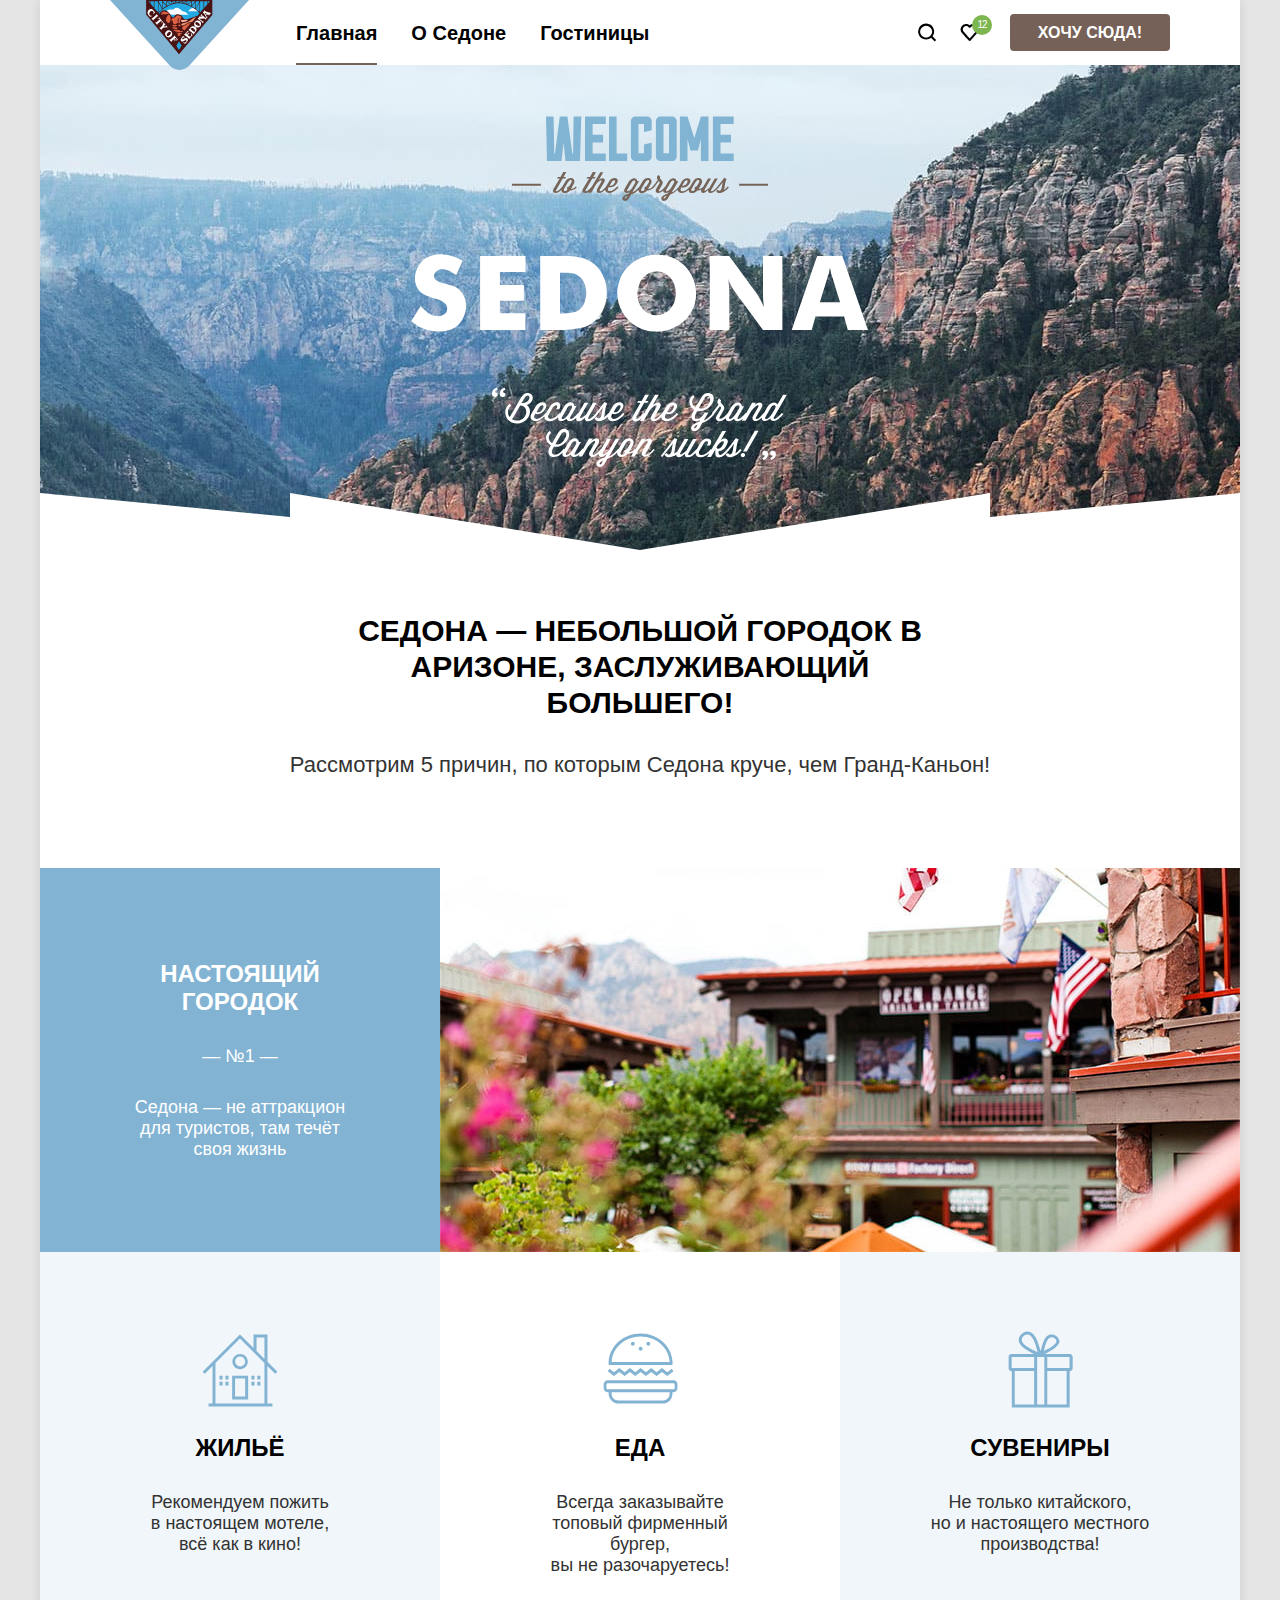
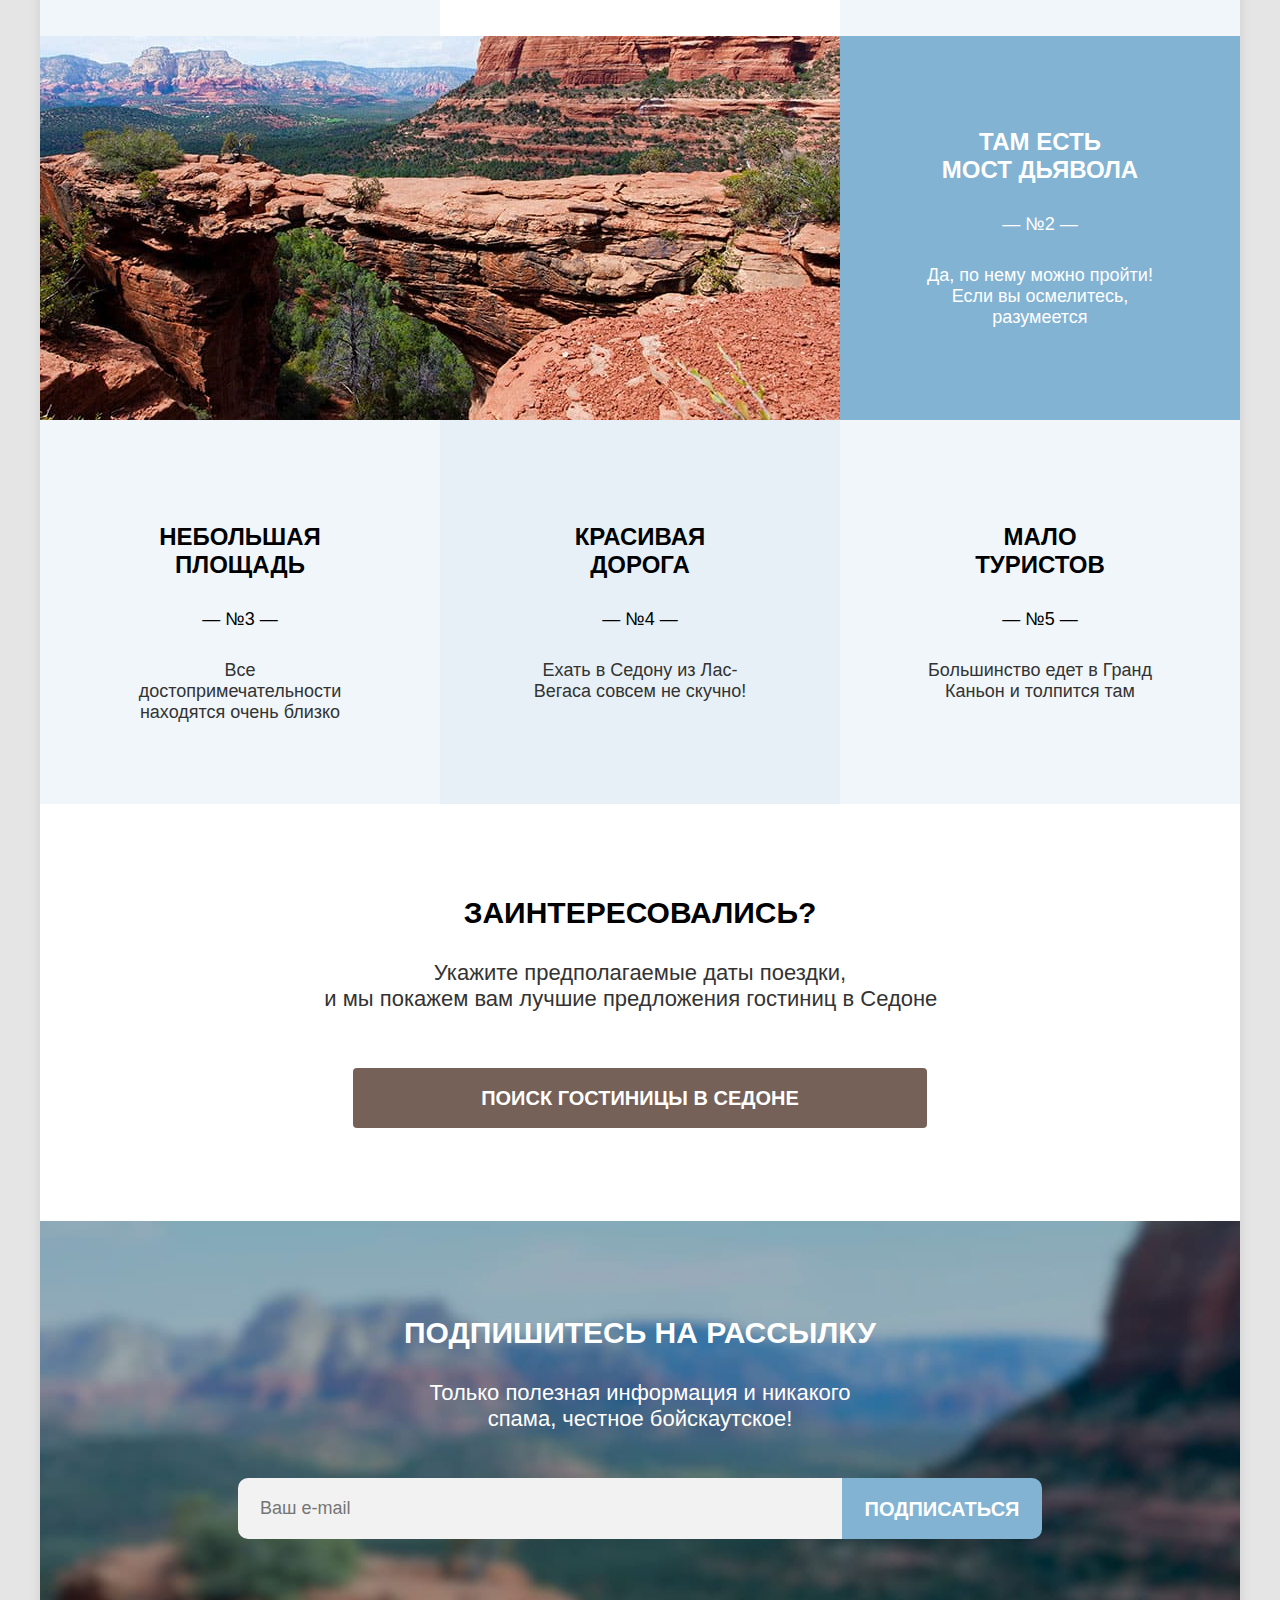
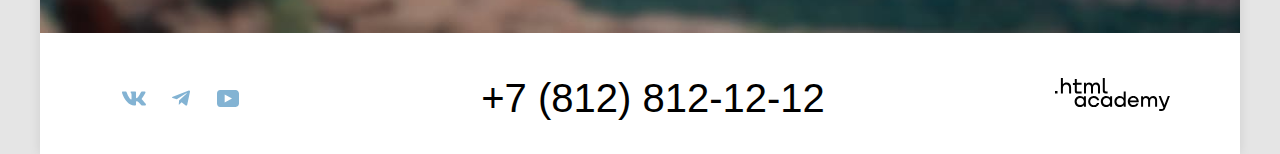
==== commit ba693ea0: "Merge pull request #8 from AnastasiaSurnova/master" ====
--- a/index.html
+++ b/index.html
@@ -1,249 +1,330 @@
 <!DOCTYPE html>
 <html lang="ru">
+
   <head>
     <meta charset="utf-8">
-     <title>HTML Academy:Седона</title>
-     <link rel = "stylesheet" href="styles/styles.css">
+    <link rel="stylesheet" href="styles/styles.css">
+    <title>HTML Academy: Седона</title>
+    <link rel="icon" href="favicon.ico">
   </head>
-  <body class = "wrapper" >
-    <header class = "navigation-header">
-      <nav class = "navigation">
-        <a class = "navigation-logo" href = "index.html">
-          <img class = "page-header-logo" alt = "Логотип Седона" src = "images/header/logo.svg" width = "139" height = "70">
-        </a>
-        <ul class="navigation-list reset-list">
-          <li class = "navigation-item">
-            <a class = "navigation-link current-index" href = "#">
-              Главная
-            </a>
-          </li>
-          <li class = "navigation-item">
-            <a class = "navigation-link" href = "about.html">
-              О Седоне
-            </a>
-          </li>
-          <li class = "navigation-item">
-            <a class = "navigation-link" href = "catalog.html">
-              Гостиницы
-            </a>
-          </li>
-        </ul>
-        <ul class="navigation-user reset-list">
-          <li class = "navigation-item-user">
-            <a class = "navigation-link-user" href = "#">
-                <span class = "visually-hidden">Поиск</span>
-                <svg class = "navigation-icon" src="images/header/search.svg" aria-hidden="true" focusable = "false" width = "18" height = "18" viewBox = "0 0 18 18" xmlns="http://www.w3.org/2000/svg">
-                    <path d="m18.159 17.05-3.711-3.7c1.003-1.3 1.705-3 1.705-4.9 0-4.4-3.61-8-8.023-8C3.718.45.107 4.15.107 8.55c0 4.4 3.61 8 8.023 8 1.805 0 3.51-.6 4.914-1.7l3.71
-                     3.7 1.404-1.5ZM8.13 14.55c-3.31 0-6.017-2.7-6.017-6s2.708-6 6.017-6c3.31 0 6.017 2.7 6.017 6s-2.707 6-6.017 6Z"/> 
-                </svg>
-            </a>
-          </li>
-          <li class = "navigation-item-user">
-            <a class = "navigation-link-user" href = "#">
-                <span class = "visually-hidden">Избранное</span>
-                <svg class = "navigation-icon" src="images/header/favorite.svg" aria-hidden="true" focusable = "false" alt="Избранное" width = "18" height = "17" viewBox = "0 0 18 17" xmlns="http://www.w3.org/2000/svg">
-                <path d="M9.58 17c-.3 0-.6-.1-.8-.4-5.42-6.1-6.72-7.5-7.03-7.9A5.4 5.4 0 0 1 6.16 0c1.31 0 2.51.5 3.52 1.3a5.47 5.47 0 0 1 9.03 4.1c0 1.3-.5 2.5-1.31
-                 3.4l-7.02 7.9c-.2.2-.4.3-.8.3ZM3.56 7.5c.3.4 3.51 4 6.12 6.9l6.21-7c.5-.5.7-1.2.7-2 0-1.8-1.5-3.3-3.3-3.3-1 0-2 .5-2.71
-                  1.3-.3.3-.6.4-.9.4-.3 0-.6-.2-.8-.4a3.7 3.7 0 0 0-2.71-1.3c-1.8 0-3.31 1.5-3.31 3.3-.1.9.3 1.6.7 2.1-.1 0-.1 0 0 0Z"></svg>
-            </a>
-          </li>
-        </ul>
-            <a class = "navigation-link want button button-type-1" href = "#"> 
-              Хочу сюда!
-            </a>
-      </nav> 
-    </header>
-    <main class="main-inner">
-    <div class = "head-conteiner">
-    <header class = "page-header page-container" >
-      <h2 class = "visually-hidden">
-        Welcome
-      </h2>
-      <img class = "logo-welcome" src="images/index/welcome.svg" aria-hidden="true" focusable = "false" alt = "Приветствие" width = "188" height = "45" viewBox = "0 0 188 45">
-      <p class = "visually-hidden">
-        to the gorgeous
-      </p>
-      <img class = "logo gorgeous" src="images/index/to-be-gorgeous.svg" aria-hidden="true" focusable = "false" alt = "to the gorgeous" width = "256" height = "29" viewBox = "0 0 256 29">
-      <h1 class = "visually-hidden">
-        Sedona. Because the grand canyon suchs!
-      </h1>
-      <img class = "logo sedona" src="images/index/sedona.svg" alt = "Логотип Sedona" width = "457" height = "213">
-    </header>
+
+  <body>
+    <div class="index-container">
+
+      <!--Шапка-->
+
+      <header class="main-header">
+        <nav class="navigation">
+          <a class="navigation-logo" href="#">
+            <img class="main-header-logo" src="images/logo-sedona.svg" width="139" height="70"
+              alt="Логотип сайта городка Седона.">
+          </a>
+          <ul class="navigation-list reset-list">
+            <li class="navigation-item">
+              <a class="navigation-link navigation-link-current-page" href="index.html">Главная</a>
+            </li>
+            <li class="navigation-item">
+              <a class="navigation-link" href="#index-anchor">О Седоне</a>
+            </li>
+            <li class="navigation-item">
+              <a class="navigation-link" href="catalog.html">Гостиницы</a>
+            </li>
+          </ul>
+          <ul class="navigation-user reset-list">
+            <li class="navigation-item">
+              <a class="navigation-link" href="#">
+                <svg class="navigation-icon" aria-hidden="true" focusable="false" width="19" height="19"
+                  viewBox="0 0 19 19" fill="none" xmlns="http://www.w3.org/2000/svg">
+                  <path
+                    d="m18.16 17.05-3.71-3.7c1-1.3 1.7-3 1.7-4.9 0-4.4-3.6-8-8.02-8a8.12 8.12 0 0 0-8.02 8.1c0 4.4 3.6 8 8.02 8 1.8 0 3.51-.6 4.91-1.7l3.71 3.7 1.4-1.5Zm-10.03-2.5c-3.3 0-6.02-2.7-6.02-6a6.03 6.03 0 0 1 12.04 0c0 3.3-2.71 6-6.02 6Z"
+                    fill="#000" />
+                </svg>
+                <span class="visually-hidden">
+                  Поиск.
+                </span>
+              </a>
+            </li>
+            <li class="navigation-item item-favorites">
+              <a class="navigation-link" href="#">
+                <svg class="navigation-icon" aria-hidden="true" focusable="false" width="19" height="17"
+                  viewBox="0 0 19 17" fill="none" xmlns="http://www.w3.org/2000/svg">
+                  <path
+                    d="M9.58 17c-.3 0-.6-.1-.8-.4-5.42-6.1-6.72-7.5-7.03-7.9A5.4 5.4 0 0 1 6.16 0c1.31 0 2.51.5 3.52 1.3a5.47 5.47 0 0 1 9.03 4.1c0 1.3-.5 2.5-1.31 3.4l-7.02 7.9c-.2.2-.4.3-.8.3ZM3.56 7.5c.3.4 3.51 4 6.12 6.9l6.21-7c.5-.5.7-1.2.7-2 0-1.8-1.5-3.3-3.3-3.3-1 0-2 .5-2.71 1.3-.3.3-.6.4-.9.4-.3 0-.6-.2-.8-.4a3.7 3.7 0 0 0-2.71-1.3c-1.8 0-3.31 1.5-3.31 3.3-.1.9.3 1.6.7 2.1-.1 0-.1 0 0 0Z"
+                    fill="#000" />
+                </svg>
+                <span class="visually-hidden">
+                  Избранное.
+                </span>
+              </a>
+            </li>
+            <li class="navigation-item navigation-item-button">
+              <button class="button navigation-button button-type-1" type="button">Хочу сюда!</button>
+            </li>
+          </ul>
+        </nav>
+      </header>
+
+      <main class="main-container main-index">
+
+        <!--Приветственное изображение SEDONA-->
+        <div class="welcome-picture">
+          <img class="welcome-picture-text" src="images/welcome.svg" width="458" height="352"
+            alt="Welcome to the gorgeous Sedona 'because the Grand canyon sucks!'.">
+          <svg class="divider-pic" width="1200" height="57" viewBox="0 0 1200 57" aria-hidden="true" focusable="false"
+            fill="none" xmlns="http://www.w3.org/2000/svg">
+            <path d="M0 57V0l250 24V0l350 57L950 0v24l250-24v57H0Z" fill="#fff" />
+          </svg>
+        </div>
+
+        <!--Приветственной текст SEDONA-->
+
+        <section class="welcome-hero">
+          <h1 class="welcome-hero-title">Седона — небольшой городок в Аризоне, заслуживающий большего!</h1>
+          <p class="welcome-hero-subtitle">Рассмотрим 5 причин, по которым Седона круче, чем Гранд-Каньон!</p>
+        </section>
+
+        <h2 id="index-anchor" class="visually-hidden">Преимущества.</h2>
+
+        <!--Преимущество №1 Настоящий городок-->
+
+        <section class="advantage-true-city">
+          <div class="advantage-true-city-wrapper">
+            <h3 class="advantage-true-city-title">Настоящий городок</h3>
+            <p class="advantage-true-city-number">— №1 —</p>
+            <p class="advantage-true-city-subtitle">Седона — не аттракцион для туристов, там течёт своя жизнь</p>
+          </div>
+          <img class="advantage-true-city-hotel-pic" src="images/index/sedona-photo.jpg" width="800" height="384"
+            alt="Отель с рестораном в городе Седона.">
+        </section>
+
+        <!--Преимущества: Жилье Еда Сувениры-->
+
+        <section class="advantages-accommodation-food-souvenir">
+          <ul class="advantages-accommodation-food-souvenir-list reset-list">
+            <li class="advantages-accommodation-food-souvenir-item">
+              <svg class="accommodation-svg" aria-hidden="true" focusable="false" width="76" height="73"
+                viewBox="0 0 76 73" fill="none" xmlns="http://www.w3.org/2000/svg">
+                <path d="M30.15 65.5h16V41.7h-16v23.8Zm2.9-20.9h10.1v18h-10.1v-18Z" fill="#83B3D3" />
+                <path
+                  d="m73.25 39.8 2.1-2.1-9.9-9.9V.5h-13.9v13.6L37.95.5.65 37.7l2.1 2.1 7.8-7.8v37.6h-4v2.9h63.9v-2.9h-5.1V32l7.9 7.8Zm-10.8 29.8h-49V29l24.5-24.4L62.45 29v40.6Zm0-44.7-7.9-7.9V3.4h7.9v21.5Z"
+                  fill="#83B3D3" />
+                <path
+                  d="M30.35 27.6c0 4.3 3.5 7.7 7.7 7.7 4.3 0 7.8-3.5 7.8-7.7 0-4.3-3.5-7.7-7.8-7.7a7.7 7.7 0 0 0-7.7 7.7Zm7.8-5a5 5 0 0 1 5 4.9c0 2.7-2.2 4.9-5 4.9a5 5 0 0 1-5-4.9c0-2.7 2.2-4.9 5-4.9ZM20.55 41.7h-3v3.9h3v-3.9ZM26.45 41.7h-3v3.9h3v-3.9ZM20.55 47.7h-3v3.9h3v-3.9ZM26.45 47.7h-3v3.9h3v-3.9ZM52.45 41.7h-3v3.9h3v-3.9ZM58.35 41.7h-3v3.9h3v-3.9ZM52.45 47.7h-3v3.9h3v-3.9ZM58.35 47.7h-3v3.9h3v-3.9Z"
+                  fill="#83B3D3" />
+              </svg>
+              <h3 class="advantages-accommodation-food-souvenir-title">Жильё</h3>
+              <p class="advantages-accommodation-food-souvenir-subtitle">Рекомендуем пожить<br> в настоящем мотеле,<br>
+                всё как
+                в кино!</p>
+            </li>
+            <li class="advantages-accommodation-food-souvenir-item">
+              <svg class="food-svg" aria-hidden="true" focusable="false" width="75" height="71" viewBox="0 0 75 71"
+                xmlns="http://www.w3.org/2000/svg">
+                <path
+                  d="M70.55 47.2H4.75c-2.3 0-4.1 1.9-4.1 4.3V55c0 2.4 1.9 4.3 4.1 4.3h.9v1.1c0 5.5 4.3 10.1 9.6 10.1h44.6c5.3 0 9.6-4.5 9.6-10.1v-1.1h.9c2.3 0 4.1-1.9 4.1-4.3v-3.5a4 4 0 0 0-3.9-4.3Zm-3.9 13.2c0 3.9-3 7-6.7 7h-44.7c-3.7 0-6.7-3.2-6.7-7v-1.1h58.1v1.1Zm5.1-5.4c0 .7-.6 1.3-1.2 1.3H4.65c-.7 0-1.2-.6-1.2-1.3v-3.5c0-.7.6-1.3 1.2-1.3h65.8c.7 0 1.2.6 1.2 1.3.1 0 .1 3.5.1 3.5ZM16.25 38.9l5.4 4.1 5.3-4.1 5.3 4.1 5.3-4.1 5.4 4.1 5.3-4.1 5.3 4.1 5.4-4.1 5.3 4.1 6.2-4.7-1.7-2.5-4.5 3.4-5.3-4.1-5.4 4.1-5.3-4.1-5.3 4.1-5.4-4.1-5.3 4.1-5.3-4.1-5.3 4.1-5.4-4.1-5.3 4.1-4.5-3.4-1.7 2.5 6.2 4.7 5.3-4.1ZM8.65 32h60.8c0-.6.1-1.2.1-1.9v-1.2C68.85 13.2 54.85.5 37.65.5c-17.3 0-31.3 12.7-32 28.5v1.2c0 .6 0 1.3.1 1.9h2.9V32Zm29-28.5c15.6 0 28.4 11.3 29 25.5h-58c.6-14.1 13.4-25.5 29-25.5Z" />
+                <path
+                  d="M37.65 17.8c1.05 0 1.9-.9 1.9-2s-.85-2-1.9-2c-1.05 0-1.9.9-1.9 2s.85 2 1.9 2ZM29.85 12.7c1.05 0 1.9-.9 1.9-2s-.85-2-1.9-2c-1.05 0-1.9.9-1.9 2s.85 2 1.9 2ZM45.35 12.7c1.05 0 1.9-.9 1.9-2s-.85-2-1.9-2c-1.05 0-1.9.9-1.9 2s.85 2 1.9 2Z" />
+              </svg>
+              <h3 class="advantages-accommodation-food-souvenir-title">Еда</h3>
+              <p class="advantages-accommodation-food-souvenir-subtitle">Всегда заказывайте<br> топовый фирменный
+                бургер,<br> вы
+                не разочаруетесь!</p>
+            </li>
+            <li class="advantages-accommodation-food-souvenir-item">
+              <svg class="souvenir-svg" aria-hidden="true" focusable="false" width="65" height="77" viewBox="0 0 65 77"
+                fill="none" xmlns="http://www.w3.org/2000/svg">
+                <path
+                  d="M61.75 22.95h-24.8c13.8-6.9 14.9-11.3 14.4-13.7-1.2-4-5.7-7-10-5.4-5.6 2.1-7.1 10.4-8.6 16.4-2-6.1-3.8-13.8-8.2-17.7-1.3-1.1-3.1-2.3-5.8-2-4 .4-9.8 5.4-7.5 11 2.3 5.4 9.7 8.8 14.6 11.5H3.55a2.9 2.9 0 0 0-2.9 2.9v11.3c0 1.6 1.3 2.9 2.9 2.9h.3v36.3h57.8v-36.4h.1c1.6 0 2.9-1.3 2.9-2.9v-11.3c0-1.6-1.3-2.9-2.9-2.9Zm-18.7-16.6c2.1-.3 5 1.3 5.3 3.2.4 2.8-3.4 5.3-5.1 6.4-2.5 1.7-4.9 2.6-7.3 4.1.9-3.7 2.5-13 7.1-13.7Zm-22.9 10c-2.2-1.5-6.5-4.4-6.4-7.8.1-3.6 5.7-6.6 8.8-3.9 3.9 3.4 5.7 11.1 7.1 16.6-3.2-1.5-6.3-2.8-9.5-4.9Zm6 57.1H6.75v-33.4h19.4v33.4Zm0-36.5H3.65v-11h22.5v11Zm10.2 0v36.5h-7.2v-47.4h7.2v10.9Zm22.3 36.5h-19.4v-33.4h19.4v33.4Zm2.9-36.5h-22.3v-11h22.3v11Z"
+                  fill="#83B3D3" />
+              </svg>
+              <h3 class="advantages-accommodation-food-souvenir-title">Сувениры</h3>
+              <p class="advantages-accommodation-food-souvenir-subtitle">Не только китайского,<br> но и настоящего
+                местного<br>
+                производства!</p>
+            </li>
+          </ul>
+        </section>
+
+
+        <!--Преимущества: Мост дьявола-->
+
+        <section class="advantage-devils-bridge">
+          <div class="advantage-devils-bridge-wrapper">
+            <h3 class="advantage-devils-bridge-title">Там есть<br> мост дьявола</h3>
+            <p class="advantage-devils-bridge-number">— №2 —</p>
+            <p class="advantage-devils-bridge-subtitle">Да, по нему можно пройти! Если вы осмелитесь, разумеется</p>
+          </div>
+          <img class="advantage-devils-bridge-pic" src="images/index/devils-bridge-photo.jpg" width="800" height="384"
+            alt="Пейзаж с видом на Мост Дьявола в Седоне.">
+        </section>
+
+        <!--Преимущества: Площадь Дорога Туристы-->
+
+        <section class="advantages-square-road-tourists">
+          <ul class="advantages-square-road-tourists-list reset-list">
+            <li class="advantages-square-road-tourists-item">
+              <h3 class="advantages-square-road-tourists-title">Небольшая<br> площадь</h3>
+              <p class="advantages-square-road-tourists-number">— №3 —</p>
+              <p class="advantages-square-road-tourists-subtitle">Все достопримечательности находятся очень близко</p>
+            </li>
+            <li class="advantages-square-road-tourists-item">
+              <h3 class="advantages-square-road-tourists-title">Красивая<br> дорога</h3>
+              <p class="advantages-square-road-tourists-number">— №4 —</p>
+              <p class="advantages-square-road-tourists-subtitle">Ехать в Седону из Лас-Вегаса совсем не скучно!</p>
+            </li>
+            <li class="advantages-square-road-tourists-item">
+              <h3 class="advantages-square-road-tourists-title">Мало<br> туристов</h3>
+              <p class="advantages-square-road-tourists-number">— №5 —</p>
+              <p class="advantages-square-road-tourists-subtitle">Большинство едет в Гранд Каньон и толпится там</p>
+            </li>
+          </ul>
+        </section>
+
+        <!--Поиск гостиницы: Заинтересовались?-->
+        <section class="accommodation-search">
+          <h2 class="visually-hidden">Поиск гостиницы в Седоне.</h2>
+          <p class="accommodation-search-title">Заинтересовались?</p>
+          <p class="accommodation-search-subtitle">Укажите предполагаемые даты поездки,<br> и мы покажем вам лучшие
+            предложения гостиниц в Седоне &nbsp;&nbsp;</p>
+          <button class="button accommodation-search-button button-type-1" type="button">Поиск гостиницы в
+            Седоне</button>
+        </section>
+
+        <!--Подписка-->
+
+        <section class="subscription">
+          <h2 class="visually-hidden">Подписка.</h2>
+          <p class="subscription-title">Подпишитесь на рассылку</p>
+          <p class="subscription-subtitle">Только полезная информация и никакого спама, честное бойскаутское!</p>
+          <form class="newsletter-form" action="https://echo.htmlacademy.ru/" method="post">
+            <input class="field" placeholder="Ваш e-mail" type="email" name="newsletter-email" required>
+            <button class="button newsletter-button button-type-2" type="submit">Подписаться</button>
+          </form>
+        </section>
+      </main>
+
+      <!--Футер-->
+
+      <footer class="footer">
+
+        <!--Социальные сети-->
+
+        <section class="footer-social">
+          <h2 class="visually-hidden">Социальные сети.</h2>
+          <ul class="footer-social-list reset-list">
+            <li class="footer-social-item">
+              <a class="social-icons" href="https://vk.com/htmlacademy">
+                <svg class="social-media" width="24" height="15" aria-hidden="true" focusable="false"
+                  viewBox="0 0 24 15" fill="none" xmlns="http://www.w3.org/2000/svg">
+                  <path fill-rule="evenodd" clip-rule="evenodd"
+                    d="M23.45 1.45c.17-.55 0-.95-.8-.95h-2.62c-.67 0-.98.35-1.14.73 0 0-1.34 3.2-3.23 5.27-.61.6-.89.8-1.22.8-.17 0-.42-.2-.42-.74V1.45c0-.66-.18-.95-.74-.95H9.15c-.42 0-.67.3-.67.6 0 .61.95.76 1.05 2.5v3.8c0 .84-.16.99-.5.99-.88 0-3.05-3.21-4.33-6.89-.25-.71-.5-1-1.17-1H.9c-.75 0-.9.35-.9.73 0 .68.89 4.07 4.14 8.55 2.18 3.06 5.23 4.72 8.01 4.72 1.67 0 1.88-.37 1.88-1v-2.32c0-.73.16-.88.69-.88.38 0 1.05.2 2.61 1.67 1.78 1.75 2.07 2.53 3.08 2.53h2.62c.75 0 1.13-.37.91-1.1-.24-.72-1.09-1.77-2.21-3.02-.62-.7-1.54-1.47-1.81-1.86-.4-.49-.28-.7 0-1.14 0 0 3.2-4.43 3.53-5.93Z" />
+                </svg>
+                <span class="visually-hidden">Vkontakte.</span>
+              </a>
+            </li>
+            <li class="footer-social-item">
+              <a class="social-icons" href="https://t.me/htmlacademy">
+                <svg class="social-media" width="18" height="16" aria-hidden="true" focusable="false"
+                  viewBox="0 0 18 16" fill="none" xmlns="http://www.w3.org/2000/svg">
+                  <path
+                    d="M16.79.6.84 6.75c-1.09.43-1.08 1.04-.2 1.31l4.1 1.28 9.47-5.98c.44-.27.85-.12.52.18l-7.68 6.92-.28 4.22c.41 0 .6-.19.83-.41l1.99-1.93 4.13 3.05c.77.42 1.31.2 1.5-.7l2.72-12.8C18.22.77 17.5.27 16.79.59Z" />
+                </svg>
+                <span class="visually-hidden">Telegram.</span>
+              </a>
+            </li>
+            <li class="footer-social-item">
+              <a class="social-icons" href="https://www.youtube.com/user/htmlacademyru">
+                <svg class="social-media" width="22" height="17" aria-hidden="true" focusable="false"
+                  viewBox="0 0 22 17" fill="none" xmlns="http://www.w3.org/2000/svg">
+                  <path
+                    d="M18.6 0H3.18C1.31 0 0 1.6 0 3.4v10.1C0 15.4 1.31 17 3.17 17h15.66c1.64 0 3.17-1.6 3.17-3.4V3.4C21.78 1.6 20.47 0 18.6 0ZM7.67 12.54V4.46L15 8.5l-7.33 4.04Z" />
+                </svg>
+                <span class="visually-hidden">Youtube.</span>
+              </a>
+            </li>
+          </ul>
+        </section>
+
+        <!--Контакты - Телефон-->
+
+        <section class="footer-contacts">
+          <h2 class="visually-hidden">Контакты.</h2>
+          <a class="footer-contacts-phone" href="tel:+78128121212">+7 (812) 812-12-12</a>
+        </section>
+
+        <!--Лого Html Academy-->
+
+        <section class="footer-logo">
+          <a class="footer-logo-htmlacademy" href="https://htmlacademy.ru/">
+            <svg class="html-logo" width="115" height="33" aria-hidden="true" focusable="false" viewBox="0 0 115 33"
+              fill="none" xmlns="http://www.w3.org/2000/svg">
+              <path
+                d="M0 12.9v2.6h2.5v-2.6H0ZM11.6 4.5c-1.6 0-2.8.7-3.6 1.7h-.1V0h-2v15.5h2v-5.3c0-2.1 1.3-3.6 3.3-3.6 1.8 0 2.9 1.4 2.9 3.2v5.7h2V9.4c.1-3-1.8-4.9-4.5-4.9ZM26.6 4.8h-4.8V1.1h-2v3.8h-1.9v2h1.9v6c0 1.7 1 2.7 2.7 2.7h4.1v-2h-3.7c-.7 0-1.1-.4-1.1-1.1V6.8h4.8v-2ZM41.1 4.6c-1.6 0-2.9.8-3.5 2.1h-.1c-.6-1.2-1.8-2.1-3.4-2.1-1.4 0-2.5.8-3.1 1.8h-.1V4.8H29v10.6h2V10c0-2 1-3.5 2.6-3.5 1.5 0 2.4 1 2.4 2.6v6.3h2V9.8c0-2.4 1.4-3.3 2.6-3.3 1.5 0 2.4 1 2.4 2.6v6.3h2V8.9c.1-2.5-1.4-4.3-3.9-4.3ZM47.8 12.7c0 1.7 1 2.7 2.8 2.7h2v-2h-1.7c-.7 0-1.1-.4-1.1-1.1V0h-2v12.7ZM28.9 19.7c-.9-1.1-2.2-1.8-3.9-1.8-3.1 0-5.4 2.3-5.4 5.6s2.3 5.6 5.4 5.6c1.8 0 3-.8 3.8-1.9h.1v1.6h2V18.2h-2v1.5Zm-3.6 7.4c-2.2 0-3.6-1.6-3.6-3.6s1.4-3.6 3.6-3.6 3.6 1.6 3.6 3.6c0 1.9-1.4 3.6-3.6 3.6ZM44.2 22c-.5-2.4-2.6-4.1-5.4-4.1a5.4 5.4 0 0 0-5.6 5.6c0 3.1 2.2 5.6 5.6 5.6 2.8 0 4.9-1.8 5.4-4.2h-2.1a3.4 3.4 0 0 1-3.3 2.3c-2.2 0-3.6-1.6-3.6-3.6s1.4-3.6 3.6-3.6c1.6 0 2.8 1 3.3 2.2h2.1V22ZM55.1 19.7c-.9-1.1-2.2-1.8-3.9-1.8-3.1 0-5.4 2.3-5.4 5.6s2.3 5.6 5.4 5.6c1.8 0 3-.8 3.8-1.9h.1v1.6h2V18.2h-2v1.5Zm-3.6 7.4c-2.2 0-3.6-1.6-3.6-3.6s1.4-3.6 3.6-3.6 3.6 1.6 3.6 3.6c0 1.9-1.5 3.6-3.6 3.6ZM68.7 19.8c-.9-1.1-2.2-1.9-3.9-1.9-3.1 0-5.4 2.3-5.4 5.6s2.2 5.6 5.4 5.6c1.7 0 3-.8 3.8-1.8h.1v1.5h2V13.4h-2v6.4Zm-3.6 7.3c-2.2 0-3.6-1.6-3.6-3.6s1.4-3.6 3.6-3.6 3.6 1.6 3.6 3.6c-.1 2-1.5 3.6-3.6 3.6ZM78.3 17.9c-3.3 0-5.5 2.5-5.5 5.6 0 3 2.1 5.6 5.5 5.6 2.5 0 4.5-1.3 5.2-3.6h-2.1c-.5 1-1.6 1.6-3 1.6-1.9 0-3.3-1.3-3.4-2.9h8.8c.2-3.6-2-6.3-5.5-6.3Zm0 1.9c1.7 0 3 1 3.3 2.6h-6.5c.3-1.5 1.5-2.6 3.2-2.6ZM98.2 17.9c-1.6 0-2.9.8-3.6 2h-.1c-.6-1.2-1.8-2-3.4-2-1.4 0-2.5.7-3.1 1.8v-1.5h-1.9v10.6h2v-5.4c0-2 1-3.4 2.6-3.5 1.5 0 2.4 1 2.4 2.6v6.3h2v-5.6c0-2.4 1.4-3.3 2.6-3.3 1.5 0 2.4 1 2.4 2.6v6.3h2v-6.5c.1-2.6-1.4-4.4-3.9-4.4ZM109.4 27l-3.6-8.9h-2.2l4.8 11.6c-.3.9-.7 1.2-1.7 1.2h-2.5v2h2.5c1.8 0 2.8-.8 3.5-2.6l4.7-12.2h-2.1l-3.4 8.9Z" />
+            </svg>
+            <span class="visually-hidden">Логотип htmlacadem.</span>
+          </a>
+        </section>
+      </footer>
     </div>
-    <div class = "page-container">
-    <section class ="slogan">
-      <h3  >
-        Седона — небольшой городок в Аризоне, <br>
-      заслуживающий большего!
-      </h3>
-      <p>
-        Рассмотрим 5 причин, по которым Седона круче, чем Гранд-Каньон!
-      </p>
-    </section>
-    <section class = "advantages">
-      <h4 class = "visually-hidden">
-        Приемущества
-      </h4>
-      <ol type="1" class = "advantages-list">
-        <li class = "advantages-item photo">
-          <div class = "wrapper-for-list blue">
-          <h4 class = "advantages-title">
-            Настоящий городок
-          </h4>
-          <span class = "enumeration">
-            -№1-
-          </span>
-          <p class = "advantages-subtitle">
-            Седона — не аттракцион для туристов, там течёт своя жизнь
-          </p>
-          </div>
-          <div class = "wrapper-for-list-photo">
-          <img class = "advantages-image" src="images/index/photo-1.jpg" alt = "Фото города" width = "800" height = "384">
-          </div>
-        </li>
-        <li class = "advantages-item photo">
-         <div class="wrapper-for-list blue12 house-image">
-            <h4 class = "advantages-title-privilege">
-                Жильё
-            </h4>
-            <p class = "advantages-subtitle-privilege">
-                Рекомендуем пожить <br> в настоящем мотеле, <br> всё как в кино!
-           </p>
-         </div>
-         <div class="wrapper-for-list food-image">
-              <h4 class = "advantages-title-privilege">
-                Еда
-              </h4>
-              <p class = "advantages-subtitle-privilege">
-                Всегда заказывайте <br> топовый фирменный бургер, <br> вы не разочаруетесь!
-              </p>
-          </div>
-          <div class="wrapper-for-list blue12 present-image">
-              <h4 class = "advantages-title-privilege">
-                Сувениры
-              </h4>
-              <p class = "advantages-subtitle-privilege">
-                Не только китайского, <br> но и настоящего местного <br> производства!
-              </p>
-            </div>
-            </li>
-        <li class = "advantages-item photo">
-          <div class = "wrapper-for-list-photo">
-          <img class = "advantages-image" src="images/index/photo-2.jpg" alt = "Фото каньона" width = "800" height = "384">
-          </div>
-          <div class = "wrapper-for-list blue">
-          <h4 class = "advantages-title">
-            Там есть мост дьявола
-          </h4>
-          <span class = "enumeration">
-            -№2-
-          </span>
-          <p class = "advantages-subtitle">
-            Да, по нему можно пройти! Если вы осмелитесь, разумеется
-          </p>
-          </div>
-        </li>
-        <li class = "advantages-item photo">
-          <div class="wrapper-for-list blue12">       
-          <h4 class = "advantages-title">
-            Небольшая площадь
-          </h4>
-          <span class = "enumeration">
-            -№3-
-          </span>
-          <p class = "advantages-subtitle">
-            Все достопримечательности находятся очень близко
-          </p> 
-        </div>
-        <div class="wrapper-for-list blue20">
-          <h4 class = "advantages-title">
-            Красивая <br> дорога
-          </h4>
-          <span class = "enumeration">
-            -№4-
-          </span>
-          <p class = "advantages-subtitle">
-            Ехать в Седону из Лас-Вегаса совсем не скучно!
-          </p>     
-        </div>
-        <div class="wrapper-for-list blue12">
-          <h4 class = "advantages-title">
-            Мало <br> туристов
-          </h4>
-          <span class = "enumeration">
-           -№5-
-          </span>
-          <p class = "advantages-subtitle">
-            Большинство едет в Гранд Каньон и толпится там
-          </p>   
-        </div>
-        </li>
-      </ol>
-    </section>
-    <section class = "interesting-more">
-      <h3>
-        Заинтересовались?
-      </h3>
-      <p>
-        Укажите предполагаемые даты поездки,<br>
-        и мы покажем вам лучшие предложения гостиниц в Седоне
-      </p>
-      <a class = "button-more button-type-1" href = "#">
-        Поиск гостиницы в Седоне
-      </a>
-    </section> 
+
+
+    <!-- Модальное окно -->
+
+    <div class="modal-container modal-container-close">
+      <div class="modal modal-booking">
+        <button class="modal-close-button" type="button">
+          <svg class="modal-close-cross" width="13" height="13" viewBox="0 0 13 13" xmlns="http://www.w3.org/2000/svg"><path d="M13 1.2 11.8 0 6.5 5.3 1.2 0 0 1.2l5.3 5.3L0 11.8 1.2 13l5.3-5.3 5.3 5.3 1.2-1.2-5.3-5.3L13 1.2Z"/></svg>
+          <span class="visually-hidden">Закрыть.</span>
+        </button>
+        <section class="modal-content">
+          <h2 class="modal-title">Поиск гостиницы в Седоне</h2>
+          <form class="booking-date" action="https://echo.htmlacademy.ru/" method="post">
+            <p class="field-group">
+              <label class="date-from" for="booking-date-from">Дата Заезда:</label>
+                <input class="date-form-field" required type="text" id="booking-date-from" name="booking-date-from" placeholder="27 апреля 2020">
+            </p>
+            <span class="modal-message-warning">Мы не можем отправить вас в прошлое.</span>
+            <p class="field-group">
+              <label class="date-to" for="booking-date-to">Дата Выезда:</label>
+                <input class="date-form-field" required type="text" id="booking-date-to" name="booking-date-to" placeholder="1 сентября 2021">
+            </p>
+            <span class="modal-message">На эти даты есть свободные номера. Пока есть.</span>
+            <p class="field-group">
+              <label class="people-counter-adult" for="people-counter-from-adults">Взрослые:</label>
+              <button class="people-counter-button minus-adults" type="button">
+                <span class="visually-hidden">Уменьшить количество взрослых.</span>
+                <svg class="modal-counter-icon" width="13" height="1" viewBox="0 0 13 1" xmlns="http://www.w3.org/2000/svg"><path d="M0 0v1h13V0H0Z"/></svg>
+              </button>
+              <input class="people-counter-form-field" required type="number" id="people-counter-from-adults" name="people-counter-from-adults"
+                placeholder="2">
+              <button class="people-counter-button plus-adults" type="button">
+                <span class="visually-hidden">Увеличить количество взрослых.</span>
+                <svg class="modal-counter-icon" width="13" height="13" viewBox="0 0 13 13" xmlns="http://www.w3.org/2000/svg"><path d="M13 6H7V0H6v6H0v1h6v6h1V7h6V6Z"/></svg>
+              </button>
+              <span class="people-counter-children">
+                <label class="people-counter-children" for="people-counter-from-children">Дети:</label>
+                <span class="tooltip">
+                  <button class="tooltip-toggle" type="button">
+                    <svg class="tooltip-icon" width="25" height="25" viewBox="0 0 25 25" xmlns="http://www.w3.org/2000/svg"><circle cx="12.5" cy="12.5" r="12.5"/><g clip-path="url(#a)" fill="#fff"><path d="M12 17h1v-6h-1v6ZM13 8h-1v1h1V8Z"/></g><defs><clipPath id="a"><path fill="#fff" transform="translate(12 8)" d="M0 0h1v9H0z"/></clipPath></defs></svg>
+                  </button>
+                  <span class="tooltip-text" role="tooltip" id="tooltip-label">Укажите количество детей, которые будут с вами, возраст которых от 6 до 18 лет. Дети до 6 лет размещаются бесплатно.</span>
+                  </span>
+              </span>
+              <button class="people-counter-button minus-children" type="button">
+                <span class="visually-hidden">Уменьшить количество детей.</span>
+                <svg class="modal-counter-icon" width="13" height="1" viewBox="0 0 13 1" xmlns="http://www.w3.org/2000/svg"><path d="M0 0v1h13V0H0Z"/></svg>
+              </button>
+              <input class="people-counter-form-field" required type="number" id="people-counter-from-children" name="people-counter-from-children"
+                placeholder="1">
+              <button class="people-counter-button plus-children" type="button">
+                <span class="visually-hidden">Увеличить количество детей.</span>
+                <svg class="modal-counter-icon" width="13" height="13" viewBox="0 0 13 13" xmlns="http://www.w3.org/2000/svg"><path d="M13 6H7V0H6v6H0v1h6v6h1V7h6V6Z"/></svg>
+              </button>
+            </p>
+            <button class="button modal-search-button" type="submit">Найти</button>
+          </form>
+        </section>
+      </div>
     </div>
-  </main>
-  <footer class = "aside-footer background-footer">
-    <h2 class = "visually-hidden">Подписка</h2>
-    <p class = "subscription-title-footer">
-      Подпишитесь на рассылку
-    </p>
-    <p class = "subscription-subtitle-footer">
-      Только полезная информация и никакого спама,<br>
-       честное бойскаутское!
-    </p>
-    <form class = "follow-form" action="https://htmlacademy.ru" method="post">
-        <input type="email" placeholder="Ваш e-mail"  name="newsletter-email" class = "field" required>
-        <button class = "button submit-follow button-type-2" type = "submit" value="Подписаться на рассылку">
-        Подписаться
-      </button>
-    </form>
-  </footer>
-  <footer class = "page-footer">
-    <section class = "footer-social">
-      <h2 class = "visually-hidden">Социальные сети</h2>
-      <ul class = "footer-social-list reset-list">
-        <li class = "footer-social-item">
-        <a class = "social-link" href = "https://vk.com/htmlacademy">
-         <svg class = "social-icon" src="images/footer/vk.svg" aria-hidden="true" focusable = "false" alt="Лого вконтакте" width = "24" height = "14" viewBox = "0 0 24 14" fill="none" xmlns="http://www.w3.org/2000/svg"><path fill-rule="evenodd" clip-rule="evenodd" d="M24.12.95c.16-.55 0-.95-.8-.95H20.7c-.67 0-.98.35-1.15.73 0 0-1.33 3.2-3.22 5.27-.61.6-.9.8-1.23.8-.16 0-.41-.2-.41-.74V.95c0-.66-.19-.95-.74-.95H9.82c-.42 0-.67.3-.67.6 0 .61.95.76 1.04 2.5v3.8c0 .84-.15.99-.48.99-.9 0-3.06-3.21-4.34-6.89-.25-.71-.5-1-1.18-1H1.57c-.75 0-.9.35-.9.73 0 .68.89 4.07 4.14 8.55 2.17 3.06 5.23 4.72 8 4.72 1.68 0 1.88-.37 1.88-1v-2.32c0-.73.16-.88.7-.88.38 0 1.05.2 2.6 1.67 1.79 1.75 2.08 2.53 3.08 2.53h2.63c.75 0 1.12-.37.9-1.1-.23-.72-1.08-1.77-2.2-3.02-.62-.7-1.54-1.47-1.82-1.86-.39-.49-.28-.7 0-1.14 0 0 3.2-4.43 3.54-5.93Z"/></svg>
-          <span class="visually-hidden">vk</span>
-        </a>
-        </li>
-        <li class = "footer-social-item">
-        <a class = "social-link" href = "https://t.me/htmlacademy">
-          <svg class = "social-icon" src="images/footer/tg.svg" aria-hidden="true" focusable = "false" alt="Лого телеграма" width = "18" height = "16" viewBox = "0 0 18 16"fill="none" xmlns="http://www.w3.org/2000/svg">
-            <path d="M16.785 0.0992597L0.840489 6.24776C-0.247661 6.68481 -0.241365 7.29184 0.640845 7.56253L4.73445 8.83953L14.2058 2.8637C14.6537 2.59121 15.0629 2.7378 14.7265 3.03636L7.05283 9.96185H7.05103L7.05283 9.96275L6.77045 14.1823C7.18413 14.1823 7.36669 13.9925 7.59871 13.7686L9.58705 11.8351L13.7229 14.89C14.4855 15.31 15.0332 15.0941 15.2229 14.1841L17.9379 1.38885C18.2158 0.274623 17.5126 -0.229883 16.785 0.0992597Z"/>
-            </svg>
-          <span class="visually-hidden">telegram</span>
-        </a>
-        </li>
-        <li class="footer-social-item">
-        <a class = "social-link" href = "https://www.youtube.com/user/htmlacademyru">
-          <svg class = "social-icon" src="images/footer/youtube.svg" aria-hidden="true" focusable = "false" alt="Лого ютюба" width = "22" height = "17" viewBox = "0 0 22 17"fill="none" xmlns="http://www.w3.org/2000/svg"><path d="M18.94.5H3.51C1.65.5.33 2.1.33 3.9V14c0 1.9 1.32 3.5 3.18 3.5h15.65c1.64 0 3.17-1.6 3.17-3.4V3.9C22.11 2.1 20.8.5 18.94.5ZM7.99 13.04V4.96L15.33 9l-7.34 4.04Z"/></svg>
-          <span class="visually-hidden">youtube</span>
-        </a>
-        </li>
-      </ul>
-    </section>
-        <a class = "phone" href = "tel:+78128121212">
-          +7 (812) 812-12-12
-        </a>
-        <a class = "contacts-link-htmlacademy" href = "https://htmlacademy.ru/">
-             <svg class = "contacts-info" src="images/footer/html-academy.svg" aria-hidden="true" focusable = "false" alt="Лого html academy" width = "115" height = "33" viewBox = "0 0 33 115" fill="none" xmlns="http://www.w3.org/2000/svg"><path d="M0 12.9v2.6h2.5v-2.6H0ZM11.6 4.5c-1.6 0-2.8.7-3.6 1.7h-.1V0h-2v15.5h2v-5.3c0-2.1 1.3-3.6 3.3-3.6 1.8 0 2.9 1.4 2.9 3.2v5.7h2V9.4c.1-3-1.8-4.9-4.5-4.9ZM26.6 4.8h-4.8V1.1h-2v3.8h-1.9v2h1.9v6c0 1.7 1 2.7 2.7 2.7h4.1v-2h-3.7c-.7 0-1.1-.4-1.1-1.1V6.8h4.8v-2ZM41.1 4.6c-1.6 0-2.9.8-3.5 2.1h-.1a3.7 3.7 0 0 0-3.4-2.1c-1.4 0-2.5.8-3.1 1.8h-.1V4.8H29v10.6h2V10c0-2 1-3.5 2.6-3.5 1.5 0 2.4 1 2.4 2.6v6.3h2V9.8c0-2.4 1.4-3.3 2.6-3.3 1.5 0 2.4 1 2.4 2.6v6.3h2V8.9c.1-2.5-1.4-4.3-3.9-4.3ZM47.8 12.7c0 1.7 1 2.7 2.8 2.7h2v-2h-1.7c-.7 0-1.1-.4-1.1-1.1V0h-2v12.7ZM28.9 19.7a4.9 4.9 0 0 0-3.9-1.8c-3.1 0-5.4 2.3-5.4 5.6s2.3 5.6 5.4 5.6c1.8 0 3-.8 3.8-1.9h.1v1.6h2V18.2h-2v1.5Zm-3.6 7.4a3.5 3.5 0 0 1-3.6-3.6c0-2 1.4-3.6 3.6-3.6s3.6 1.6 3.6 3.6c0 1.9-1.4 3.6-3.6 3.6ZM44.2 22c-.5-2.4-2.6-4.1-5.4-4.1a5.4 5.4 0 0 0-5.6 5.6c0 3.1 2.2 5.6 5.6 5.6 2.8 0 4.9-1.8 5.4-4.2h-2.1a3.4 3.4 0 0 1-3.3 2.3 3.5 3.5 0 0 1-3.6-3.6c0-2 1.4-3.6 3.6-3.6 1.6 0 2.8 1 3.3 2.2h2.1V22ZM55.1 19.7a4.9 4.9 0 0 0-3.9-1.8c-3.1 0-5.4 2.3-5.4 5.6s2.3 5.6 5.4 5.6c1.8 0 3-.8 3.8-1.9h.1v1.6h2V18.2h-2v1.5Zm-3.6 7.4a3.5 3.5 0 0 1-3.6-3.6c0-2 1.4-3.6 3.6-3.6s3.6 1.6 3.6 3.6c0 1.9-1.5 3.6-3.6 3.6ZM68.7 19.8a5 5 0 0 0-3.9-1.9c-3.1 0-5.4 2.3-5.4 5.6s2.2 5.6 5.4 5.6c1.7 0 3-.8 3.8-1.8h.1v1.5h2V13.4h-2v6.4Zm-3.6 7.3a3.5 3.5 0 0 1-3.6-3.6c0-2 1.4-3.6 3.6-3.6s3.6 1.6 3.6 3.6c-.1 2-1.5 3.6-3.6 3.6ZM78.3 17.9a5.4 5.4 0 0 0-5.5 5.6c0 3 2.1 5.6 5.5 5.6 2.5 0 4.5-1.3 5.2-3.6h-2.1c-.5 1-1.6 1.6-3 1.6-1.9 0-3.3-1.3-3.4-2.9h8.8c.2-3.6-2-6.3-5.5-6.3Zm0 1.9c1.7 0 3 1 3.3 2.6h-6.5a3.2 3.2 0 0 1 3.2-2.6ZM98.2 17.9a4 4 0 0 0-3.6 2h-.1c-.6-1.2-1.8-2-3.4-2-1.4 0-2.5.7-3.1 1.8v-1.5h-1.9v10.6h2v-5.4c0-2 1-3.4 2.6-3.5 1.5 0 2.4 1 2.4 2.6v6.3h2v-5.6c0-2.4 1.4-3.3 2.6-3.3 1.5 0 2.4 1 2.4 2.6v6.3h2v-6.5c.1-2.6-1.4-4.4-3.9-4.4ZM109.4 27l-3.6-8.9h-2.2l4.8 11.6c-.3.9-.7 1.2-1.7 1.2h-2.5v2h2.5c1.8 0 2.8-.8 3.5-2.6l4.7-12.2h-2.1l-3.4 8.9Z"/></svg> 
-          <span class="visually-hidden">Ссылка на .html academy</span>
-        </a>
-  </footer>
   </body>
 </html>
-
--- a/styles/styles.css
+++ b/styles/styles.css
@@ -1,1327 +1,1631 @@
 @font-face {
-    font-family: "PT Sans";
-    font-style: normal;
-    font-weight: 400;
-    src: url(../fonts/ptsans-400.woff2) format("woff2");
-    font-display: swap;
+  font-family: "PT Sans";
+  font-style: normal;
+  font-weight: 400;
+  src: url("../fonts/ptsans-400.woff2") format("woff2");
+  font-display: swap;
 }
 
 @font-face {
-    font-family: "PT Sans";
-    font-style: normal;
-    font-weight: 700;
-    src: url(../fonts/ptsans-700.woff2) format("woff2");
-    font-display: swap;
+  font-family: "PT Sans";
+  font-style: normal;
+  font-weight: 700;
+  src: url("../fonts/ptsans-700.woff2") format("woff2");
+  font-display: swap;
 }
 
 html {
-    height: 100%;
-}
-
-.wrapper {
-    width: 1200px;
-    margin: 0 auto;
-}
-
-.reset-list {
-    margin: 0;
-    padding: 0;
-    list-style: none;
+  height: 100%;
 }
 
 body {
-    margin: 0;
-    flex-direction: column;
-    min-height: 100%;
-    font-family: "PT Sans", sans-serif;
-    font-size: 18px;
-    font-weight: 400;
-    background-color: #E5E5E5;
-    color: #242424;
-}
-
-.page-header-logo {
-    position: absolute;
-}
-
-.navigation-header {
-    min-height: 65px;
-}
-.navigation-logo {
-    min-width: 139px;
-}
+  display: flex;
+  flex-direction: column;
+  margin: 0;
+  min-height: 100%;
+  font-family: "PT Sans", sans-serif;
+  font-size: 18px;
+  line-height: 21px;
+  color: #000000;
+  background-color: #E5E5E5;
+}
+
+.button {
+  display: inline-block;
+  box-sizing: border-box;
+  font-family: inherit;
+  border: none;
+  cursor: pointer;
+  color: #000000;
+  background-color: #ffffff;
+  text-decoration: none;
+  text-transform: uppercase;
+  border-radius: 4px;
+}
+
+.button-type-1:hover {
+  background-color: #615048;
+}
+
+.button-type-2:hover {
+  background-color: #68A2CA;
+}
+
+.button-type-3:hover {
+  background-color: #6C9E42;
+}
+
+.button-type-1:active,
+.button-type-2:active,
+.button-type-3:active {
+  color: rgba(255, 255, 255, 0.3);
+}
+
+.button-type-1:focus {
+  background-color: #615048;
+}
+
+.button-type-2:focus {
+  background-color: #68A2CA;
+}
+
+.button-type-3:focus {
+  background-color: #6C9E42;
+}
+
+.button-type-1:disabled,
+.button-type-2:disabled,
+.button-type-3:disabled,
+.newsletter-button:disabled,
+.accept-button:disabled {
+  background-color: #E5E5E5;
+}
+
+/* Шапка - index, catalog */
+
+.main-header {
+  background-color: var(--background-color);
+}
+
 .navigation {
-    display: flex;
-   margin: 0 auto;
-   padding: 0 70px 0 70px;
-   background-color: #ffffff;
+  display: flex;
+  width: 1200px;
+  min-height: 70px;
+  margin: 0 auto;
+}
+
+.navigation-list {
+  display: flex;
+  flex-wrap: wrap;
+  width: 500px;
+}
+
+.navigation-user {
+  display: flex;
+  justify-content: flex-end;
+  align-items: center;
+  flex-wrap: wrap;
+  min-width: 391px;
+}
+
+.navigation-icon {
+  position: absolute;
+  top: 0;
+  right: 0;
+  bottom: 0;
+  left: 0;
+  margin: auto;
+}
+
+.item-favorites {
+  position: relative
+}
+
+.item-favorites::before {
+  position: absolute;
+  display: flex;
+  justify-content: center;
+  align-items: center;
+  right: -2px;
+  bottom: -2px;
+  content: "12";
+  width: 20px;
+  height: 20px;
+  font-size: 10px;
+  line-height: 13px;
+  letter-spacing: -0.1em;
+  border-radius: 50%;
+  color: #ffffff;
+  background-color: #7DB54F;
+  z-index: 2;
 }
 
 .navigation-link {
-    position: relative;
-    margin-top: 20px;
-    padding: 20px 0 20px 0;
-    line-height: 26px;
-    font-weight: 700;
-    text-align: center;
-    color: #000000;
-    background-color: #ffffff;
-    text-decoration: none;
-    text-transform: capitalize;
-}
-
-.navigation-link-user {
-    position: relative;
-    padding: 24px 12px 24px 12px;
-    text-align: center;
-    min-width: 18px;
-    min-height: 26px;
-}
-
-.navigation-link.want {
-    display: block;
-    color: #ffffff;
-    background-color: #756157;
-    min-width: 160px;
-    border-radius: 4px;
-    line-height: 20px;
-    padding: 9px 15px 8px 15px;
-    text-transform: uppercase;
-    margin: 14px 0 14px 20px;
-}
-
-.navigation-link.want:focus {
-    background-color: #615048;
-}
-
-.navigation-item:not(:last-child) {
-    margin: 0 34px 0 0;
-    display: inline-block;
-}
-.navigation-link.current-catalog::after {
-    content: "";
-    position: absolute;
-    background-color: #756257;
-    width: 93px;
-    height: 2px;
-    top: 65px;
-    left: 0;
-}
-
-.navigation-link.current-index::after {
-    content: "";
-    position: absolute;
-    background-color: #756257;
-    width: 68px;
-    height: 2px;
-    top: 65px;
-    left: 0;
-}
-
-.page-header {
-    background-image: url("../images/index/index-background.jpg");
-    background-color: blue;
-    background-size: cover;
-    background-repeat: no-repeat;
-    background-clip: polygon(0 0, 100% 13%, 100% 84%, 0% 100%);
-    text-align: center;
-}
-
-.page-header::after {
-    content: "";
-    position: absolute;
-    height: 57px;
-    background-image: url("../images/index/background-decoration.svg");   
-    background-repeat: no-repeat;   
-    background-position: center; 
-    top: 510px;
-    bottom: 0;
-    left: 0;
-    right: 0;
-}
-
-.slogan {
-    margin-top: 63px; 
-    margin-bottom: 90px;
-}
-
-.slogan h3 {
-    line-height: 36px;
-    font-weight: 700;
-    font-size: 30px;
-    color: #000000;
-    background-color: #ffffff;
-    text-decoration: none;
-    text-transform: uppercase;
-    text-align: center;
-    margin: 63px 290px 0px 290px;
-    padding-bottom: 31px;
-}
-
-.slogan p {
-    line-height: 26px;
-    font-size: 22px;
-    color: #000000;
-    background-color: #ffffff;
-    text-decoration: none; 
-    margin: 0px 273px 90px 273px;
-}
-
-.house-image {
-    background-image: url(../images/index/home.svg);
-    background-repeat: no-repeat;
-    background-position: center top 80px;
-}
-
-.food-image {
-    background-image: url(../images/index/food.svg);
-    background-repeat: no-repeat;
-    background-position: center top 80px;
-}
-
-.present-image {
-    background-image: url(../images/index/present.svg);
-    background-repeat: no-repeat;
-    background-position: center top 80px;
-}
-
-.advantages-title {
-    line-height: 28px;
-    font-size: 24px;
-    font-weight: 700;
-    text-decoration: none;
-    text-transform: uppercase;   
-    flex-direction: column; 
-    text-align: center;
-    margin-top: 92px;
-    margin-left: 85px;
-    margin-right: 85px;
-    padding-bottom: 30px;
-    margin-bottom: 0;
-}
-
-.advantages-title-privilege {
-    line-height: 28px;
-    font-size: 24px;
-    font-weight: 700;
-    text-decoration: none;
-    text-transform: uppercase;   
-    flex-direction: column; 
-    text-align: center;
-    margin-top: 182px;
-    margin-left: 85px;
-    margin-right: 85px;
-    padding-bottom: 30px;
-    margin-bottom: 0;   
-}
-
-.advantages-subtitle-privilege {
-    line-height: 21px;
-    font-size: 18px;
-    font-weight: 400;
-    text-decoration: none;
-    text-transform: none;
-    flex-direction: column; 
-    margin-top: 0;
-    margin-left: 85px;
-    margin-right: 85px;
-    margin-bottom: 81px;
-    text-align: center;    
-}
-
-.social-icon {
-    fill: #83B3D3; 
-}
-
-.social-icon:hover {
-    fill: #68A2CA;
-}
-
-.social-icon:focus {
-    fill: #68A2CA;
-}
-
-.social-icon:active {
-    fill: rgba(104, 162, 202, 0.3);
-}
-
-.advantages-subtitle {
-    line-height: 21px;
-    font-size: 18px;
-    font-weight: 400;
-    text-decoration: none;
-    text-transform: none;
-    flex-direction: column; 
-    margin-top: 0;
-    margin-left: 85px;
-    margin-right: 85px;
-    margin-bottom: 92px;
-    text-align: center;    
-}
-
-.enumeration {
-    line-height: 21px;
-    font-size: 18px;
-    font-weight: 400;
-    text-decoration: none;
-    margin-left: 85px;
-    margin-right: 85px;
-    padding-bottom: 30px;
-    text-align: center;
-    margin-bottom: 0;
-}
-
-.blue {
-    background-color: #82B3D3;
-    color: #ffffff;
-}
-
-.blue12 {
-    background-color: rgba(131, 179, 211, 0.12);
-    color: #000000; 
-}
-
-.blue20 {
-    background-color: rgba(131, 179, 211, 0.2);
-    color: #000000; 
-}
-
-.more {
-     text-align: center;
-}
-.interesting-more {
-    padding-bottom: 93px;
-    text-align: center;
-}
-
-.interesting-more h3 {
-    line-height: 36px;
-    font-weight: 700;
-    font-size: 30px;
-    color: #000000;
-    text-decoration: none;
-    text-transform: uppercase;
-    margin-top: 91px;
-    margin-left: 452px;
-    margin-right: 451px;
-    margin-bottom: 0;
-    padding-bottom: 29px;
-}
-
-.interesting-more p {
-    line-height: 26px;
-    font-weight: 400;
-    font-size: 22px;
-    color: #000000;
-    text-decoration: none;   
-    margin-top: 0px;
-    margin-left: 304px;
-    margin-right: 304px;
-    margin-bottom: 0;
-    padding-bottom: 56px;
-}
-
-.mode {
-    display: flex;
-}
-
-.button-mode {
-    display: flex;
-    align-items: center;
-    justify-content: center;
-    border: 2px solid #E5E5E5;
-    border-radius: 4px; 
-    width: 44px;
-    height: 44px;
-    margin-right: 8px;
-}
-
-.actual-button-mode {
-    border: 2px solid #000000;    
-}
-
-.button-mode:hover {
-    border: 2px solid #000000;     
-}
-
-.button-mode:focus {
-    border: 2px solid #68A2CA;   
-    outline: none;   
-}
-
-.button-mode:active {
-    border: 2px solid #000000; 
-}
-
-.button-mode:last-child {
-    margin: 0;
-}
-
-.button-more {
-    background-color: #756157;
-    text-align: center;  
-    line-height: 36px;
-    font-weight: 700;
-    font-size: 20px;
-    color: #ffffff;
-    text-decoration: none;
-    border-radius:4px;    
-    text-transform: uppercase; 
-    display: block;
-    margin-top: 0px;
-    margin-left: 313px;
-    margin-right: 313px;
-    padding-bottom: 93px;
-    padding-top: 12px;
-    padding-bottom: 12px;
-    padding-right: 15px;
-    padding-left: 15px;
+  position: relative;
+  display: block;
+  padding: 20px 17px 19px 17px;
+  font-size: 20px;
+  line-height: 26px;
+  font-weight: 700;
+  text-align: center;
+  color: #000000;
+  background-color: var(--background-color);
+  text-decoration: none;
+}
+
+.navigation-link-current-page::before {
+  position: absolute;
+  right: 17px;
+  bottom: 0;
+  left: 17px;
+  height: 2px;
+  background-color: #756257;
+  content: "";
+}
+
+.navigation-user .navigation-link {
+  padding: 0;
+  min-width: 42px;
+}
+
+.navigation-user.navigation-user {
+  padding-bottom: 5px;
+}
+
+.navigation-button {
+  display: block;
+  padding: 0;
+  margin: 0;
+  margin-left: 20px;
+  min-height: 37px;
+  width: 160px;
+  font-size: 16px;
+  line-height: 20px;
+  font-weight: 700;
+  color: #ffffff;
+  background-color: var(--Background-color-button-v1);
+}
+
+.main-header-logo {
+  position: relative;
+  display: block;
+  margin-left: 70px;
+  margin-right: 30px;
+  width: 139px;
+  z-index: 1;
+}
+
+/* Приветственное изображение SEDONA - index */
+
+.welcome-picture {
+  position: relative;
+  display: flex;
+  color: #000000;
+  background-color: var(--background-color);
+  background-image: url("../images/index/background-welcome.jpg");
+  background-repeat: no-repeat;
+  width: 1200px;
+}
+
+.welcome-picture-text {
+  display: block;
+  margin: 51px auto 82px;
+
+}
+
+.welcome-hero {
+  display: flex;
+  flex-direction: column;
+  flex-wrap: wrap;
+  align-items: center;
+  padding-top: 63px;
+  background-color: var(--background-color);
+}
+
+.welcome-hero-title {
+  margin: 0;
+  margin-bottom: 31px;
+  width: 620px;
+  font-size: 30px;
+  line-height: 36px;
+  font-weight: 700;
+  text-align: center;
+  text-transform: uppercase;
+}
+
+.welcome-hero-subtitle {
+  margin: 0;
+  margin-bottom: 90px;
+  padding-left: 40px;
+  padding-right: 40px;
+  font-size: 22px;
+  line-height: 26px;
+  font-weight: 400;
+  color: #333333;
+  text-align: center;
+}
+
+.divider-pic {
+  position: absolute;
+  bottom: 0;
+}
+
+/* Сектор "Преимущества" - index */
+
+.advantage-true-city,
+.advantage-devils-bridge {
+  display: flex;
+  font-weight: 400;
+  text-align: center;
+}
+
+.advantage-devils-bridge {
+  flex-direction: row-reverse;
+}
+
+.advantage-devils-bridge-wrapper,
+.advantage-true-city-wrapper {
+  display: flex;
+  flex-direction: column;
+  padding: 92px 80px 0 80px;
+  color: #ffffff;
+  background-color: #82B3D3;
+}
+
+.advantage-true-city-title,
+.advantage-devils-bridge-title {
+  margin: 0 auto;
+  margin-bottom: 30px;
+  font-size: 24px;
+  line-height: 28px;
+  font-weight: 700;
+  text-transform: uppercase;
+}
+
+.advantage-true-city-number,
+.advantage-devils-bridge-number {
+  margin: 0;
+  margin-bottom: 30px;
+}
+
+.advantage-true-city-subtitle,
+.advantage-devils-bridge-subtitle {
+  margin: 0;
+  margin-bottom: 92px;
+}
+
+.advantages-accommodation-food-souvenir-list,
+.advantages-square-road-tourists-list {
+  display: flex;
+  justify-content: space-between;
+}
+
+
+.advantages-accommodation-food-souvenir-item,
+.advantages-square-road-tourists-item {
+  display: flex;
+  flex-direction: column;
+  width: 400px;
+  min-height: 384px;
+  padding: 0 85px;
+  position: relative;
+}
+
+.accommodation-svg {
+  background-repeat: no-repeat;
+  position: absolute;
+  top: 82px;
+  right: 0;
+  left: 0;
+  margin: auto;
+}
+
+.food-svg {
+  background-repeat: no-repeat;
+  position: absolute;
+  fill: #83B3D3;
+  top: 81px;
+  right: 0;
+  left: 0;
+  margin: auto;
+}
+
+.souvenir-svg {
+  background-repeat: no-repeat;
+  position: absolute;
+  top: 79px;
+  right: 0;
+  left: 0;
+  margin: auto;
+}
+
+.advantages-accommodation-food-souvenir,
+.advantages-square-road-tourists {
+  font-weight: 400;
+  text-align: center;
+}
+
+.advantages-accommodation-food-souvenir-title,
+.advantages-square-road-tourists-title {
+  font-size: 24px;
+  line-height: 28px;
+  font-weight: 700;
+  text-transform: uppercase;
+}
+
+.advantages-accommodation-food-souvenir-title {
+  margin-top: 182px;
+  margin-bottom: 30px;
+}
+
+.advantages-square-road-tourists-title {
+  margin-top: 103px;
+  margin-bottom: 30px;
+}
+
+.advantages-accommodation-food-souvenir-subtitle,
+.advantages-square-road-tourists-subtitle {
+  color: #333333;
+  margin: 0;
+  padding-bottom: 40px;
+}
+
+.advantages-square-road-tourists-number {
+  margin: 0;
+  margin-bottom: 30px;
+}
+
+.advantages-accommodation-food-souvenir-item:nth-child(2) {
+  background-color: var(--background-color);
+}
+
+.advantages-accommodation-food-souvenir-item:first-child,
+.advantages-accommodation-food-souvenir-item:last-child,
+.advantages-square-road-tourists-item:first-child,
+.advantages-square-road-tourists-item:last-child {
+  color: #000000;
+  background-color: rgba(131, 179, 211, 0.12);
+}
+
+.advantages-square-road-tourists-item:nth-child(2) {
+  background-color: rgba(131, 179, 211, 0.2);
+}
+
+/* Сектор "Поиск гостиниц в седоне" - index */
+
+.accommodation-search {
+  display: flex;
+  flex-wrap: wrap;
+  flex-direction: column;
+  align-items: center;
+  padding: 91px 0 93px;
+  text-align: center;
+  background-color: var(--background-color);
+  width: 100%;
+}
+
+.accommodation-search-title {
+  margin: 0;
+  margin-bottom: 29px;
+  font-size: 30px;
+  line-height: 36px;
+  font-weight: 700;
+  text-transform: uppercase;
+}
+
+.accommodation-search-subtitle {
+  margin: 0;
+  margin-bottom: 56px;
+  padding-left: 40px;
+  padding-right: 40px;
+  font-size: 22px;
+  line-height: 26px;
+  font-weight: 400;
+  color: #333333;
+}
+
+.accommodation-search-button {
+  width: 574px;
+  min-height: 60px;
+  font-size: 20px;
+  line-height: 36px;
+  font-weight: 700;
+  color: #ffffff;
+  background-color: var(--Background-color-button-v1);
+  border-radius: 4px;
+}
+
+/* Сектор "подписка" - index */
+
+.subscription {
+  display: flex;
+  flex-wrap: wrap;
+  flex-direction: column;
+  align-items: center;
+  padding: 94px 0 94px;
+  text-align: center;
+  color: #ffffff;
+  background-color: #000000;
+  background-image: url("../images/index/background-index.jpg");
+  background-repeat: no-repeat;
+  background-size: cover;
+}
+
+.subscription-title {
+  margin: 0;
+  margin-bottom: 29px;
+  font-size: 30px;
+  line-height: 36px;
+  font-weight: 700;
+  text-transform: uppercase;
+}
+
+.subscription-subtitle {
+  margin: 0;
+  margin-bottom: 46px;
+  padding-left: 40px;
+  padding-right: 40px;
+  width: 475px;
+  font-size: 22px;
+  line-height: 26px;
+  font-weight: 400;
+}
+
+.newsletter-form {
+  display: flex;
+  justify-content: center;
+}
+
+.newsletter-button {
+  font-size: 20px;
+  line-height: 36px;
+  font-weight: 700;
+  color: #ffffff;
+  background-color: var(--Background-color-button-v2);
+  min-width: 200px;
+  border-radius: 0;
+  border-bottom-right-radius: 10px;
+  border-top-right-radius: 10px;
+}
+
+.field {
+  font-family: inherit;
+  font-size: 18px;
+  padding: 20px 22px 20px;
+  line-height: 21px;
+  font-weight: 400;
+  background-color: #F2F2F2;
+  border: none;
+  min-width: 560px;
+  border-bottom-left-radius: 10px;
+  border-top-left-radius: 10px;
+}
+
+.field:hover,
+.field:focus {
+  outline: none;
+  box-shadow:inset 0 0 0 2px #68A2CA;
+}
+
+.field:active {
+  box-shadow:inset 0 0 0 2px #000000;
+}
+
+.field:disabled {
+  box-shadow:inset 0 0 0 2px rgba(0, 0, 0, 0.3);
+}
+
+/* Футтер - index, catalog*/
+
+.footer {
+  display: flex;
+  justify-content: space-between;
+  padding: 40px 70px 30px;
+}
+
+.footer-contacts-phone {
+  display: block;
+  text-align: center;
+  font-size: 40px;
+  line-height: 40px;
+  font-weight: 400;
+  text-decoration: none;
+  color: #000000;
+  background-color: var(--background-color);
+}
+
+.footer-social-list {
+  display: flex;
+  flex-wrap: wrap;
+  justify-content: center;
+  align-items: center;
+}
+
+.social-icons {
+  display: flex;
+  align-items: center;
+  justify-content: center;
+  width: 47px;
+  height: 40px;
+}
+
+.social-media {
+  fill: #83B3D3;
+}
+
+.social-media:hover {
+  fill: #68A2CA;
+}
+
+.social-media:focus {
+  fill: #68A2CA;
+}
+
+.social-media:active {
+  fill: rgba(104, 162, 202, 0.3);
+}
+
+.footer-contacts-phone {
+  width: 720px;
+}
+
+.footer-contacts-phone:hover {
+  color: #756157;
+}
+
+.footer-contacts-phone:focus {
+  color: #756157;
+}
+
+.footer-contacts-phone:active {
+  color: rgba(117, 97, 87, 0.3);
+}
+
+.footer-logo {
+  padding-bottom: 8px;
+  width: 115px;
+}
+
+.html-logo {
+  fill: #000000;
+}
+
+.html-logo:hover {
+  fill: #756157;
+}
+
+.html-logo:focus {
+  fill: #756157;
+}
+
+.html-logo:active {
+  fill: rgba(117, 97, 87, 0.3);
+}
+
+/* Модальное окно */
+
+.modal-container {
+  position: fixed;
+  top: 0;
+  left: 0;
+  display: flex;
+  width: 100%;
+  height: 100%;
+  background-color: rgba(242, 242, 242, 0.8);
+  z-index: 2;
+}
+
+.modal-container-close {
+  display: none;
+}
+
+.modal {
+  position: relative;
+  margin: auto;
+  padding: 70px;
+  padding-top:64px;
+  background-color: #ffffff;
+  box-shadow: 0 25px 50px rgba(0, 0, 0, 0.15);
+  border-radius: 30px;
+}
+
+.modal-booking {
+  width: 575px;
+}
+
+.modal-close-button {
+  position: absolute;
+  padding: 0;
+  top: 54px;
+  right: 70px;
+  width: 53px;
+  height: 53px;
+  border-radius: 50%;
+  background-color: #F2F2F2;
+  border: none;
+  cursor: pointer;
+}
+
+.modal-close-cross {
+  fill: #000000;
+}
+
+.modal-close-button:hover {
+  background-color: #E6E6E6;
+}
+
+.modal-close-button:focus {
+  background-color: #E6E6E6;
+  outline: 3px solid #83B3D3;
+}
+
+.modal-close-button:active,
+.modal-close-button:active .modal-close-cross {
+  background-color: #E6E6E6;
+  fill: rgba(0, 0, 0, 0.3);
+}
+
+.modal-title {
+  margin: 0;
+  margin-bottom: 63px;
+  font-size: 30px;
+  line-height: 36px;
+  font-weight: 700;
+  color: #000000;
+  text-transform: uppercase;
+}
+
+.field-group,
+.people-counter-form-field {
+  margin: 0;
+  padding: 0;
+  display: flex;
+  justify-content: space-between;
+  align-items: center;
+  position: relative;
+}
+
+.date-from,
+.date-to,
+.people-counter-adult,
+.people-counter-children {
+  font-size: 20px;
+  line-height: 26px;
+  font-weight: 700;
+}
+
+.date-form-field {
+  padding: 0 19px;
+  background-image: url("../images/icons/modal-icon-date.svg");
+  background-repeat: no-repeat;
+  background-position: right 17px center;
+}
+
+.people-counter-adult {
+  margin-right: 64px;
+  position: relative;
+}
+
+.people-counter-children {
+  padding-right: 43px;
+  width: 54px;
+  height: 50px;
+  display: flex;
+  align-items: center;
+  position: relative;
+}
+
+.people-counter-button {
+  position:absolute;
+  padding: 0;
+  width: 25px;
+  height: 25px;
+  border-radius: 4px;
+  border: none;
+  cursor: pointer;
+}
+
+.modal-counter-icon {
+  display: block;
+  margin: 0 auto;
+  fill: rgba(0, 0, 0, 0.3);
+}
+
+.people-counter-button:hover .modal-counter-icon {
+  fill: rgba(0, 0, 0, 1);
+}
+
+.people-counter-button:focus {
+  outline: none;
+  box-shadow: inset 0 0 0 3px #83B3D3;
+}
+.people-counter-button:focus .modal-counter-icon {
+  fill: #000000;
+}
+
+.people-counter-button:active .modal-counter-icon {
+  fill: rgba(0, 0, 0, 0.2);
+}
+
+.minus-adults {
+  bottom: 12px;
+  left: 163px;
+  z-index: 1;
+}
+
+.plus-adults {
+  bottom: 12px;
+  left: 253px;
+  z-index: 1;
+}
+
+.minus-children {
+  bottom: 12px;
+  left: 450px;
+  z-index: 1;
+}
+
+.plus-children {
+  bottom: 12px;
+  left: 540px;
+  z-index: 1;
+}
+
+.date-form-field,
+.people-counter-form-field {
+  width: 382px;
+  min-height: 50px;
+  background-color: #F2F2F2;
+  border: none;
+  border-radius: 4px;
+  font-size: 18px;
+  line-height: 21px;
+  font-weight: 400;
+  font:inherit;
+  color: #000000;
+  appearance: none;
+}
+
+.people-counter-form-field:nth-of-type(1) {
+  margin-right: 56px;
+}
+
+.date-form-field:hover {
+  background-color: #E6E6E6;
+}
+
+.date-form-field:focus {
+  background-color: #E6E6E6;
+  outline: 3px solid #83B3D3;
+}
+
+.date-form-field:active {
+  background-color: #ffffff;
+  outline: 2px solid #000000;
+}
+
+.date-form-field::placeholder,
+.people-counter-form-field::placeholder {
+  color: #000000;
+}
+
+.people-counter-form-field::-webkit-outer-spin-button,
+.people-counter-form-field::-webkit-inner-spin-button {
+  appearance: none;
+  margin: 0;
+}
+
+.people-counter-form-field[type="number"] {
+  -moz-appearance: textfield;
+}
+
+.people-counter-form-field {
+  width: 133px;
+  text-align: center;
+}
+
+.modal-message-warning,
+.modal-message {
+  font-size: 16px;
+  line-height: 21px;
+  display: flex;
+  width: 420px;
+  margin-left: auto;
+  min-height: 29px;
+  align-items: flex-end;
+  margin-bottom: 11px;
+}
+
+.modal-message-warning {
+  color: rgba(255, 87, 87, 1);
+}
+
+.modal-search-button {
+  font-size: 20px;
+  line-height: 36px;
+  font-weight: 700;
+  color: #ffffff;
+  background-color: var(--Background-color-button-v2);
+  width: 100%;
+  height: 60px;
+  padding: 12px 0 12px;
+  text-align: center;
+  border-radius: 10px;
+  margin-top: 40px;
+}
+
+.modal-search-button:hover {
+  background-color: #68A2CA;
+}
+
+.modal-search-button:focus {
+  outline: 3px solid #756257;
+}
+
+.modal-search-button:active {
+  outline: none;
+  color: rgba(255, 255, 255, 0.3);
+}
+
+
+/* tooltip */
+
+.tooltip-toggle {
+  border: none;
+  background-color: transparent;
+  padding: 0;
+  margin: 0;
+  top: 12px;
+  right: 18px;
+  display: block;
+  position: absolute;
+}
+
+.tooltip-icon {
+  width: 100%;
+  height: 100%;
+  display: block;
+  fill: #83B3D3;
+}
+
+.tooltip-toggle:hover .tooltip-icon {
+  fill: #68A2CA;
+  cursor: pointer;
+}
+
+.tooltip-text {
+  background-color: #333333;
+  color: #ffffff;
+  font-size: 16px;
+  line-height: 22px;
+  font-weight: 400;
+  text-transform: none;
+  padding: 15px 18px 18px 22px;
+  width: 216px;
+  box-shadow: 0 15px 30px rgba(0, 0, 0, 0.3);
+  border-radius: 10px;
+  position: absolute;
+  top: 50px;
+  left: -62px;
+  z-index: 1;
+  display: none;
+}
+
+.tooltip-toggle:hover + .tooltip-text,
+.tooltip-toggle:focus + .tooltip-text {
+  display: block;
+}
+
+.tooltip-text:after {
+  content:'';
+  background-image: url("../images/icons/tooltip-arrow.svg");
+  width: 19px;
+  height: 9px;
+  position: absolute;
+  bottom: 100%;
+  left: 0;
+  right: 0;
+  margin-left: auto;
+  margin-right: auto;
+}
+
+/* Секция с фильтрами - catalog */
+
+.filters-section {
+  display: flex;
+  flex-direction: column;
+  color: #ffffff;
+  background-color: #000000;
+  background-image: url("../images/catalog/background-catalog.jpg");
+  background-repeat: no-repeat;
+  background-size: cover;
+  padding: 70px;
+  padding-top: 35px;
+  margin-bottom: 52px;
 }
 
 .inner-header-title {
-    line-height: 78px;
-    font-weight: 700;
-    font-size: 60px;
-    color: #ffffff;
-    text-decoration: none;
-    text-transform: capitalize;
-    margin: 0 0 10px 70px;
-}
-
-.breadcrumbs-link-current {
-    line-height: 21px;
-    font-weight: 400;
-    font-size: 16px;
-    color: #ffffff;
-    text-align: center;
-    text-decoration: none;   
+  margin: 0;
+  margin-bottom: 10px;
+  font-size: 60px;
+  line-height: 78px;
+  font-weight: 700;
+}
+
+/* Хлебные крошки -catalog */
+
+.breadcrumbs.breadcrumbs {
+  display: flex;
+  margin-bottom: 40px;
+  color: #ffffff;
+}
+
+.breadcrumbs-link {
+  display: block;
+  margin-right: 10px;
+  color: inherit;
+  font-size: 16px;
+  line-height: 21px;
+  font-weight: 400;
+  text-decoration: none;
+  cursor: pointer;
+}
+
+.breadcrumbs-arrow-icon {
+  margin-right: 10px;
+}
+
+.breadcrumbs-home-icon,
+.breadcrumbs-arrow-icon {
+  fill: #ffffff;
+}
+
+.breadcrumbs-home-icon:hover,
+.breadcrumbs-link:hover {
+  fill: rgba(255, 255, 255, 0.6);
+  color: rgba(255, 255, 255, 0.6);
+}
+
+.breadcrumbs-home-icon:active,
+.breadcrumbs-link:active {
+  fill: rgba(255, 255, 255, 0.3);
+  color: rgba(255, 255, 255, 0.3);
+}
+
+.filters-wrapper {
+  display: flex;
+}
+
+.catalog-filter-group {
+  margin: 0;
+  margin-right: 70px;
+  padding: 0;
+  border: none;
+}
+
+.catalog-filter-group:nth-child(2) {
+  margin-right: 167px;
 }
 
 .catalog-filter-title {
-    line-height: 26px;
-    font-weight: 700;
-    font-size: 20px;
-    color: #ffffff;
-    text-decoration: none;  
-    text-transform: capitalize;  
-}    
-
-.catalog-filter-list {
-    margin: 30px 0 0 0;
-    padding: 0;
-    list-style: none;
-}
-
-.catalog-filter-item {
-    padding-bottom: 15px;
-}
+  font-size: 20px;
+  padding: 0;
+  line-height: 26px;
+  font-weight: 700;
+  margin-bottom: 30px;
+}
+
+/* Фильтры: Инфраструктура, Тип Жилья */
 
 .control {
-    display: block;
-    position: relative;
-    padding-left: 39px; 
-}
-
-.control-mark-host {
-    position: absolute;
-    width: 20px;
-    height: 20px;
-    background-color: #ffffff;
-    border-radius: 50%;
-    top: 0;
-    left: 0;    
-}
-
-.control-mark-host:hover {
-    background-color: rgba(255, 255, 255, 0.6);
-}
-
-.control-mark-host:focus {
-    background-color: rgba(255, 255, 255, 0.6);
-    border: 3px solid #83B3D3;
-}
-
-.control-mark-host:active {
-    background-color: rgba(255, 255, 255, 0.3);
-}
-
-.control-input[type="radio"]:checked + .control-mark-host::after {
-    position: absolute;
-    width: 10px; 
-    height: 10px;
-    background: #3F5E72;
-    border-radius: 50%;
-    content: "";
-    cursor: pointer;
-    top: 5px;
-    left: 5px;
+  position: relative;
+  display: block;
+  padding-left: 39px;
+  cursor: pointer;
 }
 
 .control-mark {
-    position: absolute;
-    width: 20px;
-    height: 20px;
-    background-color: #ffffff;
-    border-radius: 4px;
-    top: 0;
-    left: 0;
-}
-
-.control-mark:hover {
-    background-color: rgba(255, 255, 255, 0.6);
-}
-
-.control-mark:focus {
-    background-color: rgba(255, 255, 255, 0.6);
-    border: 3px solid #83B3D3;
-}
-
-.control-mark:active {
-    background-color: rgba(255, 255, 255, 0.3);
-}
-
-.control-label {
-    line-height: 21px;
-    font-weight: 400;
-    font-size: 18px;
-    color: #ffffff;
-    text-align: center;
-    text-decoration: none;
-}
-
-.control-input[type="checkbox"]:checked + .control-mark {
-    position: absolute;
-    content: "";
-    background-image: url("../images/cataloge/checkmark.svg");   
-    background-repeat: no-repeat;   
-    background-position: center; 
-    cursor: pointer;
-}
-
-.find-hotel {
-    font-weight: 700;
-    font-size: 30px;
-    line-height: 37px;
-    text-transform: uppercase;
-    color:#000000;
-    text-align: center;
-    margin:0 190px 0 0;
-}
-
-.select-control {
-    background-image: url("../images/cataloge/arrow-for-catalog-form.svg");
-    background-repeat: no-repeat;
-    background-size: 12px 7px;
-    background-position: center right 21px;
-    font-weight: 400;
-    font-size: 18px;
-    line-height: 21px;
-    color: #333333;
-    border: 2px solid #E5E5E5;
-    border-radius: 4px;
-    min-width: 290px;
-    padding: 14px 130px 14px 20px;
-    margin-right: 78px;
-}
-
-.select-style:hover {
-    border: 2px solid #68A2CA;
-}
-  
-.select-style:active {
-    border: 2px solid #3F5E72;
-}
-  
-.select-style:focus {
-    bborder: 2px solid #68A2CA;
-}
-  
-.select-style:disabled {
-    border: 2px solid rgba(0, 0, 0, 0.3);
-    color: rgba(0, 0, 0, 0.3);
-}
-
-.product-card {
-    display: flex;
-    background-color: #ffffff;
-    flex-wrap: wrap;
-    justify-content: space-between;
-    margin: 0;
-    padding: 20px; 
-    flex-grow: 1;
-}
-
-.product-card-image-hotel {
-    margin-bottom: 16px;
-}
-
-.product-card-link {
-    font-weight: 700;
-    font-size: 24px;
-    line-height: 28px;
-    color: #000000;
-    text-decoration: none;
-    margin-bottom: 16px;
-}
-
-.product-card-title {
-    margin: 0;
-    min-width: 300px;
-}
-
-.product-card-subtitle {
-    width: 140px;
-    margin: 0 20px 16px 0;
-}
-
-.product-card-price {
-    min-width: 140px;
-    margin: 0 0 16px 0;
-}
-
-.product-card-subtitle, 
-.product-card-price {
-    font-weight: 400;
-    font-size: 18px;
-    line-height: 21px;
-    color: #333333;
-    text-decoration: none;
-}
-
-.product-card-button.more {
-    background-color: #756157;
-    text-align: center;  
-    font-weight: 700;
-    font-size: 16px;
-    color: #ffffff;
-    text-decoration: none;
-    border-radius:4px;
-    text-transform: uppercase; 
-    min-width: 140px;
-    min-height: 37px;
-    margin: 0 20px 16px 0;
-    line-height: 37px;
-}
-
-.padination-wrapper {
-    display: flex;
-    justify-content: space-between;
-    width: 1056px;
-    margin-right: 0;
-    margin: 0 ;
-    padding-bottom: 25px;
-
-}
-
-.padination-wrapper::after {
-    content: "";
-    position: absolute;
-    background-color: #e6e6e6;
-    width: 1055px;
-    height: 1px;
-    top: 1630px;
-    
-}
-
-.padination {
-    display: flex;
-    justify-content: space-between;
-    list-style: none;
-}
-
-.product-card-button.favorites {
-    background-color: #82B3D3;
-    text-align: center;  
-    font-weight: 700;
-    font-size: 16px;
-    color: #ffffff;
-    text-decoration: none;
-    border-radius:4px;   
-    text-transform: uppercase;   
-    min-width: 140px;
-    min-height: 37px;
-    margin: 0 0 16px 0;  
-    line-height: 37px;
-}
-
-.top-ring-title {
-    margin-right: 6px;
-}
-
-.product-card-button.favorites.current {
-    background-color: #7DB54F; 
-}
-
-.top-ring {
-    display: flex;
-    justify-content: center;
-    padding: 10px 0 0 0;
-    margin-right: 20px;
-    list-style: none;
-    max-width: 120px;
-}
-
-.top {
-    background-color: #F2F2F2;
-    border: none;
-    text-align: center;  
-    font-weight: 400;
-    font-size: 16px;
-    color: #333333;
-    text-decoration: none;
-    border-radius:4px; 
-    min-width: 140px;
-    height: 37px;    
-    text-transform: uppercase;     
-    margin:0;
-    line-height: 37px;
-}
-
-.catalog-products  {
-    background-color: #ffffff;
-    margin: 50px 70px 0px 70px;
-}
-
-.product-list {
-    display: grid;
-    grid-template-columns: repeat(3, 340px);
-    gap: 18px;
-    margin-bottom: 96px;
-}
-
-.pagination-item {
-    margin-right: 8px;
-}
-.pagination-item:last-child {
-    margin: 0;
-}
-
-.pagination-link {
-    display: block;
-    box-sizing: border-box;
-    min-width: 60px;
-    min-height: 60px;
-    font-size: 20px;
-    font-weight: 700;
-    line-height: 36px;
-    background-color: #82B3D3;
-    color: #ffffff;
-    text-decoration: none;
-    padding-top: 12px;
-    text-align: center;
-    border-radius: 4px;
-} 
-
-.pagination-link.pagination-current {
-    background-color: #F2F2F2;  
-    color: #000000;  
-}
-
-.pagination {
-    display: flex;
-    margin: 0 270px 0 0;
-    padding: 0;
-    align-items: center;
-    list-style: none;
-    min-width: 400px;
-}
-
-.select-pages {
-    background-image: url("../images/cataloge/arrow-for-catalog-form.svg");
-    background-repeat: no-repeat;
-    background-size: 12px 7px;
-    background-position: center right 21px;
-    border: 2px solid #E5E5E5;
-    font-weight: 400;
-    font-size: 18px;
-    line-height: 21px;
-    color: #333333;
-    margin: 5px auto 0 0;
-    border-radius: 4px;
-    padding: 0 131px 0 17px;
-    min-width: 160px;
-    height: 49px;
-}
-
-.number-of-hotels {
-    font-weight: 400;
-    font-size: 18px;
-    width: 175px;
-    height: 22px;
-    line-height: 21px;
-    color: #333333;
-    margin: 20px 51px 17px 0;
-}
-
-.aside-footer.background-footer {
-    background-image: url("../images/footer/background-footer.jpg");
-    background-repeat: no-repeat; 
-    background-size: cover;
-    text-align: center;   
-    color: #ffffff;
-}
-
-.page-footer {
-    display: flex;
-    justify-content: space-between;
-    background-color: #ffffff;
-    padding: 45px 70px 35px 81px;
-}
-
-.phone {
-    line-height: 40px;
-    font-weight: 400;
-    font-size: 40px;
-    background-color: #ffffff;
-    text-decoration: none;
-    text-transform: uppercase; 
-    color: #000000;
-}
-
-.phone:hover {
-    color: #756157
-}
-
-.phone:focus {
-    color: #756157
-}
-
-.phone:active {
-    color: rgba(117, 97, 87, 0.3);
-}
-
-.contacts-info:hover {
-    fill: #756157;
-}
-
-.contacts-info:focus {
-    fill: #756157;
-}
-
-.contacts-info:active {
-    fill: rgba(117, 97, 87, 0.3);
-}
-
-
-.inner-header {
-    background-image: url("../images/cataloge/background-cataloge.jpg");
-    background-size: cover;
-    background-repeat: no-repeat;
-    background-clip: polygon(0 0, 100% 13%, 100% 84%, 0% 100%);  
-    padding-top: 35px;
-    padding-bottom: 70px;
-}
-
-.main-inner {
-    background-color: #ffffff;
-    margin: 0 auto;
-}
-
-.navigation-list {
-    min-width: 390px;
-    display: flex;
-    flex-wrap: wrap;
-    justify-content: start;
-    margin: 0 237px 0 30px;
-    padding: 20px 0px 20px 17px;
-
-}
-
-.navigation-item-user {
-    width: 18px;
-    height: 18px;
-    margin: 24px 12px 24px 12px;
-}
-
-.navigation-user {
-    display: flex;
-    justify-content: flex-start;
-    min-width: 18px;
-    min-height: 26px;
-}
-
-.head-container {
-    display: flex;
-    margin: 0 auto;
-}
-
-.logo {
-    display: block;
-    margin: 0 auto;
-}
-
-.page-container {
-    margin: 0 auto;
-}
-
-.advantages {
-    display: flex;
-    justify-content: space-between;
-    width: 1200px;
-}
-
-.advantages-item {
-    display: flex;
-    justify-content: space-between;
-}
-
-.index-columns {
-    display: flex;
-    justify-content: space-between;
-    padding: 0 85px;
-}
-
-.visually-hidden {
-    position: absolute;
-    width: 1px;
-    height: 1px;
-    margin: -1px;
-    border: 0;
-    padding: 0;
-    white-space: nowrap;
-    clip-path: inset(100%);
-    clip: rect(0 0 0 0);
-    overflow: hidden;
-}
-
-.social-link {
-    display: flex;
-    align-items: center;
-    justify-content: center;
-    width: 47px;
-    height: 40px;
-}
-
-.contacts-link {
-    display: block;
-    background-size: 115px 34px;
-    background-repeat: no-repeat;
-    background-position: center;
-    height: 44px;
-    position: relative;
-}
-
-.contacts-link-htmlacademy {
-    width: 115px;
-}
-
-.photo {
-    display: flex;
-    justify-content: space-between;   
-}
-
-.footer-social {
-    display: flex;
-    justify-content: center;
-
-}
-
-.footer-social-list {
-    display: flex;
-    flex-wrap: wrap;
-    justify-content: space-between;
-    align-items: center;
-}
-
-.logo-welcome {
-    padding-top: 51px;
-}
-
-.gorgeous {
-    padding-top: 11px;
-    padding-bottom: 63px;
-}
-
-.sedona {
-    padding-bottom: 83px;
-}
-
-.breadcrumbs-link-current:hover {
-    color: rgba(255, 255, 255, 0.6);
-}
-
-.breadcrumbs-link-current:focus{
-    color: #ffffff;    
-}
-.breadcrumbs-link-current:active {
-    color: rgba(255, 255, 255, 0.3);  
-}
-
-.breadcrumbs-icon:hover {
-    fill: rgba(255, 255, 255, 0.6);
-}
-
-.breadcrumbs-icon {
-    fill: #ffffff;
-}
-
-.breadcrumbs-icon:focus{
-    fill: #ffffff;
-}
-
-.breadcrumbs-icon:active {
-    fill: rgba(255, 255, 255, 0.3);
-}
-
-.breadcrumbs {
-    display: flex;
-    list-style: none;
-    margin: 0 0 40px 72px;
-    padding: 0;
-}
-
-.breadcrumbs-wrapper {
-    margin-right: 1017px;
-    margin-left: 72px;
-    margin-top: 0;
-    padding-right: 10px;
-    margin-bottom: 40px;
-}
-
-.breadcrumbs-item {
-    padding-right: 10px;
-    margin: 0;
-}
-
-.catalog-filter {
-    display: flex;
-}
-
-.catalog-filter-group {
-    margin-right: 70px;
-    padding: 0;
-    border: 0;
-}
-
-.find {
-    display: flex;
-    justify-content: space-between;
-    align-items: center;
-    min-width: 1057px;
-    margin: 0px 0px 56px 0px;
-}
-
-.wrapper-breadcrumbs {
-    display:flex;
-    flex-direction: column;
-    padding: 0;
-    margin: 0 auto;
-}
-
-.catalog-filter-wrapper {
-    display: flex;
-    justify-content: space-between;
-    margin: 0 70px 0px 70px;
-}
-
-.wrapper-for-list {
-    display: flex;
-    flex-direction: column;
-    align-items: center;
-    min-width: 400px;
-    height: 384px;
-}
-
-.advantages-list {
-    margin: 0 auto;
-    padding: 0;
-}
-
-.follow-form {
-    display: flex;
-    justify-content: center;
-    height: 60px;
-}
-
-.catalog-filter-button {
-    display: flex;
-    flex-direction: column; 
-    margin-top: 60px
-}
-
-.button-use {
-    background-color: #82B3D3;
-    text-align: center;  
-    line-height: 20px;
-    font-weight: 700;
-    font-size: 16px;
-    color: #ffffff;
-    text-transform: uppercase;
-    text-decoration: none;
-    border-radius:4px;    
-    min-width: 160px;
-    padding: 14px 15px 15px 15px;
-    margin-bottom: 20px;
-    cursor: pointer;
-    border: 0;
-}
-
-.button-reset {
-    background: none;
-    border: 0;
-    text-align: center;  
-    line-height: 20px;
-    font-weight: 400;
-    font-size: 16px;
-    color: #ffffff;
-    text-decoration: none;
-    cursor: pointer;
-}
-
-.button-reset:hover {
-    color: rgba(255, 255, 255, 0.3);
-}
-
-.button-reset:focus {
-    color: #ffffff;
-    border: 3px #83B3D3;
-    border-radius: 4px;
-}
-
-.button-reset:active {
-    color: #ffffff 30%;
-}
-
-.navigation-icon {
-    position: absolute;
-    top: 0;
-    right: 0;
-    bottom: 0;
-    left: 0;
-    margin: auto;
-    fill: #000000;
-}
-.catalog-product-filters {
-    width: 287px;
-    margin: 0 70px 0 105px;
-    padding: 0;
-    border: 0;
-    color: #ffffff;
-}
+  position: absolute;
+  top: 2px;
+  left: 1px;
+  width: 20px;
+  height: 20px;
+  background-color: #ffffff;
+  border-radius: 4px;
+}
+
+.control-input[type="checkbox"]:hover + .control-mark {
+  background-color: rgba(255, 255, 255, 0.6);
+}
+
+.control-input[type="checkbox"]:active + .control-mark {
+  background-color: rgba(255, 255, 255, 0.3);
+}
+
+.control-input[type="checkbox"]:focus + .control-mark {
+  box-shadow: 0 0 0 3px #83B3D3;
+  background-color: rgba(255, 255, 255, 0.6);
+}
+
+.control-input[type="radio"]:checked:focus + .control-mark {
+  box-shadow: 0 0 0 3px #83B3D3;
+}
+
+.control-input[type="radio"]:focus + .control-mark {
+  box-shadow: inset 0 0 0 3px #83B3D3;
+}
+
+.control-input[type="checkbox"]:checked + .control-mark::after {
+  position: absolute;
+  top: -2px;
+  left: 4px;
+  content: url("../images/icons/icon-checkbox.svg");
+  display: block;
+}
+
+.control-input[type="radio"] + .control-mark {
+  border-radius: 50%;
+}
+
+.control-input[type="radio"]:checked + .control-mark::before {
+  position: absolute;
+  top: 5px;
+  left: 5px;
+  width: 10px;
+  height: 10px;
+  background-color: rgba(63, 94, 114, 1);
+  border-radius: 50%;
+  content: "";
+}
+
+.control-input {
+  font-size: 18px;
+  line-height: 21px;
+  font-weight: 400;
+}
+
+.catalog-filter-item:not(:last-child) {
+  margin-bottom: 15px;
+}
+
+/* Выбор цены */
 
 .range-scale {
-    position: relative;
-    height: 4px;
-    background-color: rgba(255, 255, 255, 0.3);
+  position: relative;
+  height: 4px;
+  margin-top: 32px;
+  margin-bottom: 10px;
+  background-color: rgba(255, 255, 255, 0.3);
 }
 
 .range-bar {
-    position: absolute;
-    height: 4px;
-    background-color: #ffffff;
+  position: absolute;
+  height: 4px;
+  background-color: #ffffff;
 }
 
 .range-toggle {
-    position: absolute;
-    width: 20px;
-    height: 20px;
-    background: #ffffff;
-    border-radius: 5px;
-    cursor: pointer;
-}
-
-.range-toggle:hover {
-    /*тени*/
-}
-
+  position: absolute;
+  width: 20px;
+  height: 20px;
+  background: #ffffff;
+  border: none;
+  border-radius: 5px;
+  cursor: pointer;
+}
+
+.range-toggle:hover,
 .range-toggle:focus {
-    border: 3px solid #83B3D3;
-    /*тени*/
+  box-shadow: 0 4px 10px rgba(0, 0, 0, 0.25);
+}
+
+.range-toggle:focus {
+  outline: 3px solid #83B3D3;
 }
 
 .range-toggle:active {
-    border: 2px solid #83B3D3;
-    /*тени*/
+  box-shadow: 0 7px 15px rgba(0, 0, 0, 0.4);
 }
 
 .toggle-min {
-    top: -8px;
-    left: 0px;
+  top: -8px;
+  left: 0;
 }
 
 .toggle-max {
-    top: -8px;
-    right: -11px
+  top: -8px;
+  right: -10px;
 }
 
 .range-wrapper-inputs {
-    display: flex;
-    justify-content: center;
-    margin-bottom: 32px;
-    margin-top: 34px;
+  display: flex;
+  width: 287px;
+  margin-top: 4px;
+}
+
+.catalog-filter-label {
+  display: flex;
+  height: 48px;
+  position: relative;
 }
 
 .range-input {
-    width: 100%;
-    box-sizing: border-box;
-    padding: 14px 14px 13px 19px;
-    font: inherit;
-    background-color: transparent;
-    border: 2px solid #ffffff;
-    color: #ffffff;
-    font-size: 18px;
-    line-height: 21px;
-    appearance: textfield;
+  width: 100%;
+  padding: 0;
+  font: inherit;
+  color: #ffffff;
+  background-color: transparent;
+  border: 2px solid #ffffff;
+}
+
+.input-left{
+  border-bottom-left-radius: 4px;
+  border-top-left-radius: 4px;
+  border-right: 1px solid #ffffff;
+  padding-left: 19px;
+  padding-right: 19px;
+  background-image: url("../images/icons/icon-price-from.svg");
+  background-repeat: no-repeat;
+  background-position: right 14px center;
+}
+
+.input-right{
+  border-bottom-right-radius: 4px;
+  border-top-right-radius: 4px;
+  border-left: 1px solid #ffffff;
+  padding-left: 17px;
+  padding-right: 17px;
+  background-image: url("../images/icons/icon-price-to.svg");
+  background-repeat: no-repeat;
+  background-position: right 14px center;
 }
 
 .range-input:hover {
-    /*Узнать как*/
-}
-
-.range-input:focus {
-   /*Узнать как*/
+  border: 2px solid rgba(255, 255, 255, 0.6);
+}
+
+.input-left:focus,
+.input-right:focus {
+  outline: 3px solid #81B3D2;
+  box-shadow: 0 0 0 3px #81B3D2 inset;
 }
 
 .range-input:active {
-    /*Узнать как*/
-}
-
-.range-input.left {
-    border-radius: 4px 0px 0px 4px;
-}
-
-.range-input.right {
-    border-radius: 0px 4px 4px 0px;       
+  background-color: #756257;
+  box-shadow: none;
+  outline: none;
+  border: 2px solid #ffffff;
 }
 
 .range-input::-webkit-outer-spin-button,
 .range-input::-webkit-inner-spin-button {
-    appearance: none;
-    margin: 0;
-}
-.button {
-    display: inline-block;
-    box-sizing: border-box;
-    font-family: inherit;
-    border: none;
-    cursor: pointer;
-    color: #000000;
-    background-color: #ffffff;
-    text-decoration: none;
-    text-transform: uppercase;
-    border-radius: 4px;
-}
-
-.button-type-2:hover {
-    background-color: #68A2CA;
-}
-  
-.button-type-2:active {
-    color: rgba(255, 255, 255, 0.3);
-}
-  
-.button-type-2:focus {
-    background-color: #68A2CA;
-}
-  
-.button-type-2:disabled {
-    background-color: #E5E5E5;
-}
-  
-.aside-footer {
-    display: flex;
-    flex-wrap: wrap;
-    flex-direction: column;
-    align-items: center;
-    padding: 94px 0 94px;
-    text-align: center;
-    color: #000000;
-    background-color: #ffffff;
-    width: 100%;
-}
-  
-.subscription-title-footer {
-    margin: 0;
-    margin-bottom: 29px;
-    font-size: 30px;
-    line-height: 36px;
-    font-weight: 700;
-    text-transform: uppercase;
-}
-  
-.subscription-subtitle-footer {
-    margin: 0;
-    margin-bottom: 46px;
-    padding-left: 40px;
-    padding-right: 40px;
-    width: 475px;
-    font-size: 22px;
-    line-height: 26px;
-    font-weight: 400;
-}
-  
-  .follow-form {
-    display: flex;
-    justify-content: center;
-}
-  
-.submit-follow {
-    font-size: 20px;
-    line-height: 36px;
-    font-weight: 700;
-    color: #ffffff;
-    background-color: #82B3D3;
-    min-width: 200px;
-    border-radius: 0;
-    border-bottom-right-radius: 10px;
-    border-top-right-radius: 10px;
- }
-  
-.field {
-    font-family: inherit;
-    font-size: 18px;
-    padding: 20px 22px 20px;
-    line-height: 21px;
-    font-weight: 400;
-    background-color: #F2F2F2;
-    border: none;
-    min-width: 560px;
-    border-bottom-left-radius: 10px;
-    border-top-left-radius: 10px;
-}
-  
-.field:hover,
-.field:focus {
-    outline: none;
-    box-shadow:inset 0 0 0 2px #68A2CA;
-}
-  
-.field:active {
-    box-shadow:inset 0 0 0 2px #000000;
-}
-  
-.field:disabled {
-    box-shadow:inset 0 0 0 2px rgba(0, 0, 0, 0.3);
-}
-
-.button-type-1:hover {
-    background-color: #615048;
-}
-  
-.button-type-1:active {
-    color:#756157;
-}
-  
-.button-type-1:focus {
-    background-color: #615048;
-}
-  
-.button-type-1:disabled {
-    background-color: #E5E5E5;
-}
-
-.button-type-3:hover {
-    background-color: #6C9E42;
-}
-  
-.button-type-3:active {
-    color:#7DB54F;
-}
-  
-.button-type-3:focus {
-    background-color: #6C9E42;
-}
-  
-.button-type-3:disabled {
-    background-color: #E5E5E5;
-}+  appearance: none;
+  margin: 0;
+}
+
+.range-input[type="number"] {
+  -moz-appearance: textfield;
+}
+
+/* Кнопки в фильтрах */
+
+.filter-buttons-wrapper {
+  display: flex;
+  flex-direction: column;
+  justify-items: center;
+  align-items: center;
+  justify-content: flex-end;
+}
+
+.accept-button {
+  min-width: 160px;
+  padding: 14px 15px;
+  margin-bottom: 15px;
+}
+
+.accept-button,
+.accomodation-card-favorites-button {
+  font-size: 16px;
+  line-height: 20px;
+  font-weight: 700;
+  color: #ffffff;
+  background-color: var(--Background-color-button-v2);
+}
+
+.reset-button {
+  padding: 0;
+  font-size: 16px;
+  line-height: 20px;
+  font-weight: 400;
+  width: 100px;
+  height: 32px;
+  color: #ffffff;
+  background-color: transparent;
+  text-transform: none;
+}
+
+.reset-button:hover {
+  color: rgba(255, 255, 255, 0.6)
+}
+
+.reset-button:focus {
+  outline: none;
+  box-shadow: 0 0 0 3px #83B3D3 inset;
+}
+
+.reset-button:active {
+  color: rgba(255, 255, 255, 0.3);
+}
+
+.catalog-sorter-wrapper {
+  display: flex;
+  flex-wrap: wrap;
+  margin-bottom: 56px;
+  padding-left: 72px;
+  padding-right: 71px;
+  background-color: var(--background-color);
+}
+
+.catalog-actual-filtration-quantity {
+  display: flex;
+  align-items: center;
+  width: 500px;
+  justify-content: flex-start;
+  margin-right: auto;
+  font-size: 30px;
+  line-height: 36px;
+  font-weight: 700;
+  text-transform: uppercase;
+  word-wrap: break-word;
+}
+
+.card-grid-toggle {
+  display: flex;
+  align-items: center;
+  justify-content: center;
+  width: 44px;
+  height: 44px;
+  margin-right: 8px;
+  border: 2px solid #E5E5E5;
+  border-radius: 4px;
+}
+
+.actual-toggle {
+  border: 2px solid #000000;
+}
+
+.card-grid-toggle:focus {
+  border: 2px solid #68A2CA;
+  outline: none;
+}
+
+.card-grid-toggle:hover {
+  border: 2px solid #000000;
+}
+
+.card-grid-toggle:active {
+  border: 2px solid #000000;
+}
+
+.card-grid-toggle:last-child {
+  margin: 0;
+}
+
+.select-control {
+  margin-right: 78px;
+  padding-left: 20px;
+  font-family: inherit;
+  font-size: 18px;
+  line-height: 21px;
+  font-weight: 400;
+  width: 290px;
+  height: 48px;
+  border: 2px solid #E5E5E5;
+  background-color: #ffffff;
+  border-radius: 4px;
+  background-image: url("../images/icons/icon-arrow-downward.svg");
+  background-repeat: no-repeat;
+  background-position: right 16px center;
+  appearance: none;
+  cursor: pointer;
+}
+
+.select-control:hover,
+.select-control:focus {
+  outline: none;
+  border: 2px solid #68A2CA;
+}
+
+.select-control:active {
+  border: 2px solid rgba(63, 94, 114, 1);
+}
+
+.select-control:disabled {
+  color: rgba(0, 0, 0, 0.3);
+  border: 2px solid rgba(0, 0, 0, 0.3);
+  background-image: url("../images/icons/icon-arrow-downward-opacity3.svg");
+}
+
+/* Секция с гостиницами - catalog */
+
+.accommodation-list {
+  display: grid;
+  grid-template-columns: repeat(3, 340px);
+  column-gap: 18px;
+  justify-content: center;
+  background-color: var(--background-color);
+}
+
+.accommodation-reset-margin.accommodation-reset-margin {
+  margin-bottom: 96px;
+}
+
+.accommodation-card {
+  display: grid;
+  padding: 20px;
+  grid-template-columns: 140px 140px;
+  grid-template-rows: min-content min-content min-content min-content;
+  column-gap: 20px;
+  row-gap: 16px;
+  background-color: var(--background-color);
+}
+
+.acommodation-card-image {
+  object-fit: contain;
+  max-width: 100%;
+}
+
+.acommodation-card-title {
+  font-size: 24px;
+  line-height: 28px;
+  font-weight: 700;
+  color: #000000;
+  background-color: var(--background-color);
+}
+
+.acommodation-card-type {
+  color: #333333;
+}
+
+.accommodation-card-price {
+  color: #333333;
+}
+
+.accommodation-card-link {
+  display: grid;
+  row-gap: 16px;
+  grid-column: 1/-1;
+  text-decoration-line: none;
+}
+
+.accomodation-card-favorites-button-selected {
+  font-size: 16px;
+  line-height: 20px;
+  font-weight: 700;
+  color: #ffffff;
+  background-color: var(--Background-color-button-v3);
+  text-align: center;
+  min-height: 37px;
+}
+
+.accommodation-card-button {
+  display: flex;
+  align-items: center;
+  justify-content: center;
+  font-size: 16px;
+  line-height: 20px;
+  font-weight: 700;
+  color: #ffffff;
+  background-color: var(--Background-color-button-v1);
+  min-height: 37px;
+}
+
+.rating-area-two {
+  background-image: url("../images/icons/icon-star.svg");
+  width: 42px;
+  height: 17px;
+  background-repeat: space;
+  margin-top: 10px;
+}
+
+.rating-area-three {
+  background-image: url("../images/icons/icon-star.svg");
+  width: 66px;
+  height: 17px;
+  background-repeat: space;
+  margin-top: 10px;
+}
+
+.rating-area-four {
+  background-image: url("../images/icons/icon-star.svg");
+  width: 88px;
+  height: 17px;
+  background-repeat: space;
+  margin-top: 10px;
+}
+
+.accommodation-actual-rating {
+  display: flex;
+  align-items: center;
+  justify-content: center;
+  font-size: 16px;
+  line-height: 20px;
+  font-weight: 400;
+  color: #000000;
+  background-color: #F2F2F2;
+  text-transform: uppercase;
+  min-height: 37px;
+  border-radius: 4px;
+}
+
+/* Паггинация под гостиницами - catalog */
+
+.pagination-wrapper {
+  display: flex;
+  align-items: center;
+  position: relative;
+  margin-left: 73px;
+  margin-right: 71px;
+  margin-bottom: 25px;
+  background-color: var(--background-color);
+}
+
+.pagination-wrapper::before {
+  position: absolute;
+  content: "";
+  width: 100%;
+  top: -30px;
+  border-top: 1px solid #E6E6E6;
+}
+
+.pagination {
+  display: flex;
+}
+
+.pagination-item:not(:last-child) {
+  margin-right: 8px;
+}
+
+.pagination-link {
+  display: block;
+  box-sizing: border-box;
+  min-width: 60px;
+  min-height: 60px;
+  padding: 11px 23px;
+  font-size: 20px;
+  line-height: 36px;
+  font-weight: 700;
+  color: #ffffff;
+  background-color: #82B3D3;
+  text-align: center;
+  text-decoration: none;
+  border-radius: 4px;
+}
+
+.pagination-link:last-child {
+  padding-left: 18px;
+}
+
+.pagination-current {
+  color: #000000;
+  background-color: #F2F2F2;
+}
+
+.accommodation-form-label {
+  margin-left: auto;
+  display: flex;
+  align-items: center;
+}
+
+.accommodation-on-page-select {
+  width: 160px;
+  height: 52px;
+  font-family: inherit;
+  font-size: 18px;
+  line-height: 21px;
+  font-weight: 400;
+  padding-left: 20px;
+  margin-left: 50px;
+  border: 2px solid #E5E5E5;
+  border-radius: 4px;
+  background-color: #ffffff;
+  background-image: url("../images/icons/icon-arrow-downward.svg");
+  background-repeat: no-repeat;
+  background-position: right 16px center;
+  appearance: none;
+  cursor: pointer;
+}
+
+.accommodation-on-page-select:hover,
+.accommodation-on-page-select:focus {
+  outline: none;
+  border: 2px solid #68A2CA;
+}
+
+.accommodation-on-page-select:active {
+  border: 2px solid rgba(63, 94, 114, 1);
+}
+
+.accommodation-on-page-select:disabled {
+  color: rgba(0, 0, 0, 0.3);
+  border: 2px solid rgba(0, 0, 0, 0.3);
+  background-image: url("../images/icons/icon-arrow-downward-opacity3.svg");
+}
+
+/* Секция подписки - catalog */
+
+.subscription-catalog {
+  display: flex;
+  flex-wrap: wrap;
+  flex-direction: column;
+  align-items: center;
+  padding: 94px 0 94px;
+  text-align: center;
+  color: #000000;
+  background-color: var(--background-color);
+  width: 100%;
+}
+
+.subscription-title-catalog {
+  margin: 0;
+  margin-bottom: 29px;
+  font-size: 30px;
+  line-height: 36px;
+  font-weight: 700;
+  text-transform: uppercase;
+}
+
+.subscription-subtitle-catalog {
+  margin: 0;
+  margin-bottom: 46px;
+  padding-left: 40px;
+  padding-right: 40px;
+  width: 475px;
+  font-size: 22px;
+  line-height: 26px;
+  font-weight: 400;
+}
+
+.index-container,
+.catalog-container {
+  width: 1200px;
+  margin: 0 auto;
+  display: flex;
+  flex-direction: column;
+  flex-grow: 1;
+  background-color: var(--background-color);
+  box-shadow: 0 0 11px rgba(0, 0, 0, 0.1);
+}
+
+.main-container {
+  flex-grow: 1;
+  position: relative;
+  top: -5px;
+}
+
+.reset-list {
+  margin: 0;
+  padding: 0;
+  list-style-type: none;
+}
+
+.visually-hidden {
+  position: absolute;
+  width: 1px;
+  height: 1px;
+  margin: -1px;
+  margin: 0;
+  border: 0;
+  padding: 0;
+  white-space: nowrap;
+  clip-path: inset(100%);
+  clip: rect(0 0 0 0);
+  overflow: hidden;
+}
+
+:root {
+  --background-color: #ffffff;
+  --Background-color-button-v1: #756157;
+  --Background-color-button-v2: #82B3D3;
+  --Background-color-button-v3: #7DB54F;
+}
